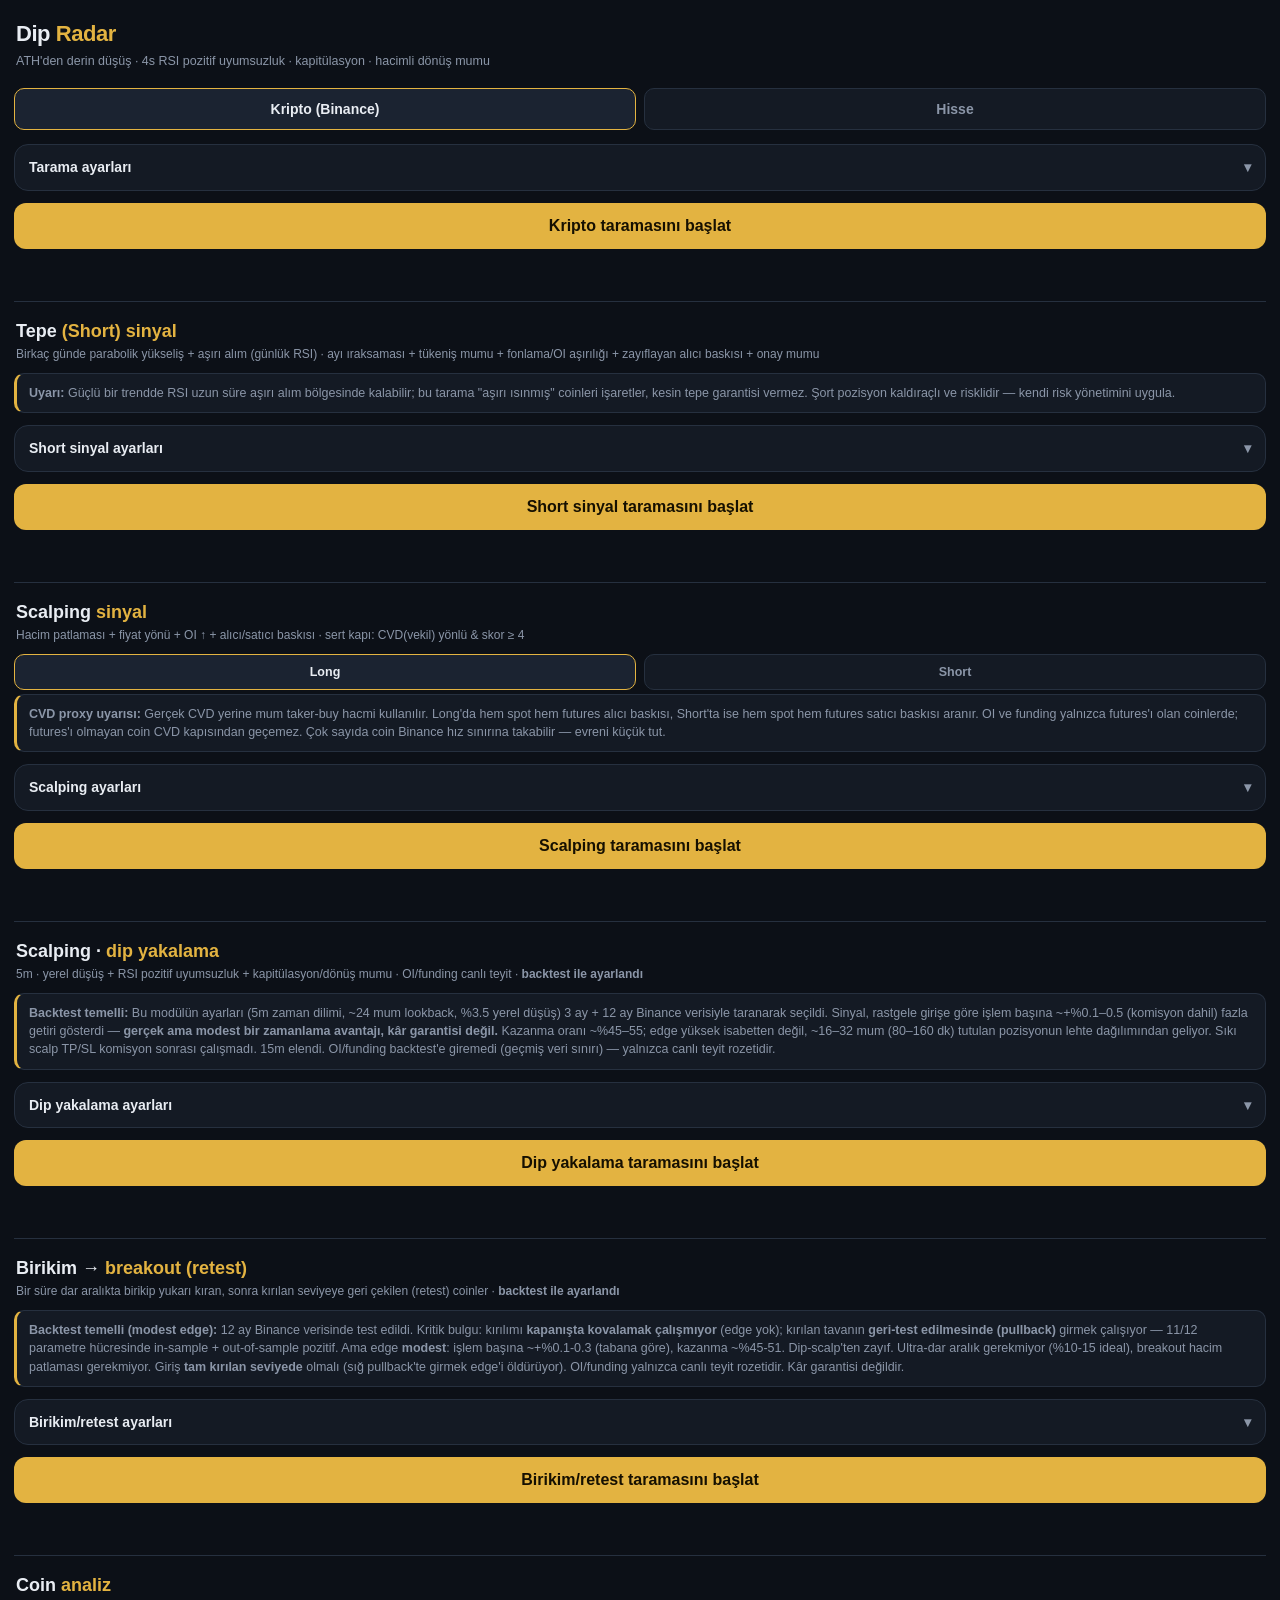
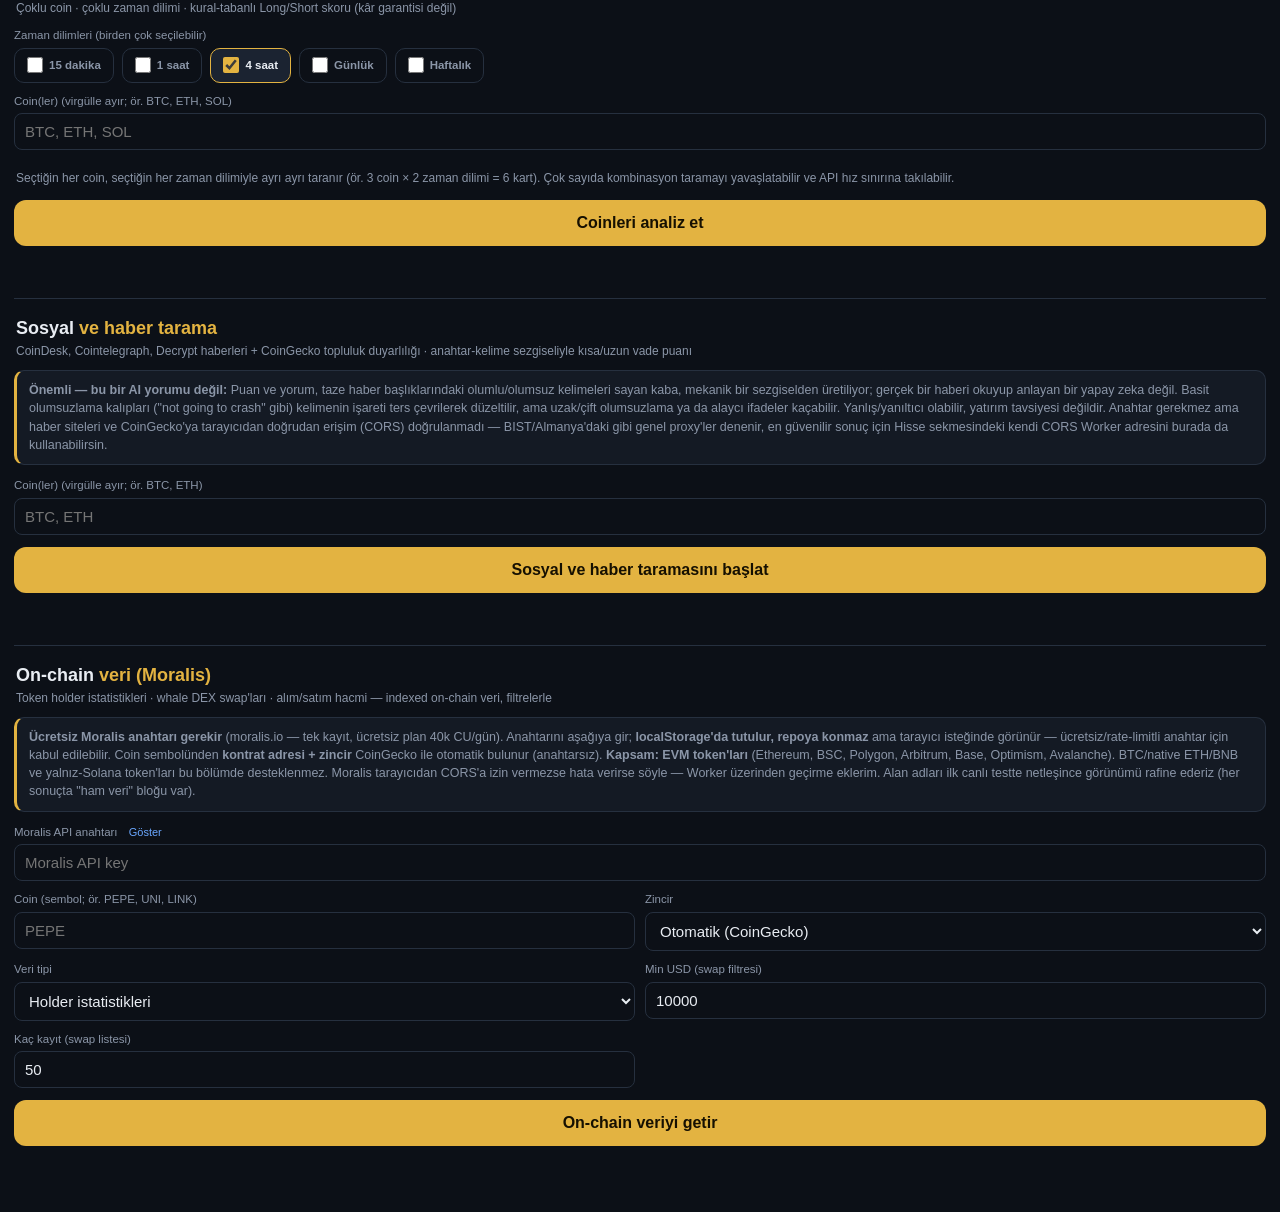
==== index.html @ 8866a672 "On-chain swap görünümü: USD alanını otomatik tespit + çıkmaz yok İlk canlı testte swap USD değeri 0 " ====
<!DOCTYPE html>
<html lang="tr">
<head>
<meta charset="UTF-8">
<meta name="viewport" content="width=device-width, initial-scale=1, viewport-fit=cover, maximum-scale=1">
<meta name="apple-mobile-web-app-capable" content="yes">
<meta name="apple-mobile-web-app-status-bar-style" content="black-translucent">
<meta name="theme-color" content="#0C1017">
<title>Dip Radar — Kapitülasyon Tarayıcı</title>
<style>
:root{
  --bg:#0C1017;
  --surface:#141A24;
  --surface2:#1B2331;
  --line:#26303F;
  --text:#E9EDF3;
  --muted:#8B96A8;
  --amber:#E3B341;
  --red:#FF5C48;
  --green:#3ECF8E;
  --blue:#6AA7FF;
  --radius:14px;
}
*{box-sizing:border-box;margin:0;padding:0;-webkit-tap-highlight-color:transparent}
html,body{background:var(--bg);color:var(--text);font-family:-apple-system,"SF Pro Text","Segoe UI",Roboto,sans-serif;font-size:15px;line-height:1.45}
body{padding:env(safe-area-inset-top) 14px calc(env(safe-area-inset-bottom) + 24px)}
.mono{font-family:"SF Mono",ui-monospace,Menlo,monospace;font-variant-numeric:tabular-nums}

header{padding:18px 2px 12px}
header h1{font-size:22px;font-weight:800;letter-spacing:-.02em}
header h1 span{color:var(--amber)}
header p{color:var(--muted);font-size:12.5px;margin-top:2px}

.tabs{display:flex;gap:8px;margin:6px 0 14px}
.tab{flex:1;text-align:center;padding:10px 0;border:1px solid var(--line);border-radius:10px;background:var(--surface);color:var(--muted);font-weight:600;font-size:14px;cursor:pointer}
.tab.active{background:var(--surface2);color:var(--text);border-color:var(--amber)}

.panel{display:none}
.panel.active{display:block}

details.settings{background:var(--surface);border:1px solid var(--line);border-radius:var(--radius);margin-bottom:12px;overflow:hidden}
details.settings summary{padding:12px 14px;font-weight:600;font-size:14px;cursor:pointer;list-style:none;display:flex;justify-content:space-between;align-items:center}
details.settings summary::after{content:"▾";color:var(--muted);transition:transform .2s}
details.settings[open] summary::after{transform:rotate(180deg)}
.settings-body{padding:0 14px 14px;display:grid;grid-template-columns:1fr 1fr;gap:10px}
.field{display:flex;flex-direction:column;gap:4px}
.field.full{grid-column:1 / -1}
.field label{font-size:11.5px;color:var(--muted)}
.field input:not([type="checkbox"]),.field textarea{background:var(--bg);border:1px solid var(--line);border-radius:8px;color:var(--text);padding:9px 10px;font-size:15px;width:100%;font-family:inherit}
.field textarea{min-height:64px;resize:vertical}
.field input:focus,.field textarea:focus{outline:2px solid var(--amber);outline-offset:-1px}

.hint{font-size:12px;color:var(--muted);margin:8px 2px 12px}
.hint b{color:var(--text)}

.scanbar{display:flex;gap:10px;margin-bottom:12px}
button.primary{flex:1;background:var(--amber);color:#161001;border:0;border-radius:12px;padding:14px;font-size:16px;font-weight:800;cursor:pointer}
button.primary:disabled{opacity:.5}
button.ghost{background:var(--surface);border:1px solid var(--line);color:var(--muted);border-radius:12px;padding:14px 16px;font-weight:700;cursor:pointer}

.progress{height:6px;background:var(--surface2);border-radius:99px;overflow:hidden;margin-bottom:6px;display:none}
.progress.on{display:block}
.progress i{display:block;height:100%;width:0%;background:var(--amber);transition:width .25s}
.status{font-size:12.5px;color:var(--muted);min-height:18px;margin-bottom:12px}

.summary{display:none;gap:8px;margin-bottom:12px}
.summary.on{display:flex}
.stat{flex:1;background:var(--surface);border:1px solid var(--line);border-radius:12px;padding:10px;text-align:center}
.stat b{display:block;font-size:20px;font-weight:800}
.stat span{font-size:11px;color:var(--muted)}

.filterbar{display:none;gap:8px;margin-bottom:4px}
.filterbar.on{display:flex}
.fbtn{flex:1;text-align:center;padding:8px 0;border:1px solid var(--line);border-radius:10px;background:var(--surface);color:var(--muted);font-weight:700;font-size:12.5px;cursor:pointer}
.fbtn.active{background:var(--surface2);color:var(--text);border-color:var(--amber)}
.fcount{font-size:11.5px;color:var(--muted);text-align:right;margin:6px 2px 10px}
.morebtn{width:100%;margin:2px 0 12px}

.tfpicker{display:flex;flex-wrap:wrap;gap:8px}
.tfchip{display:flex;align-items:center;gap:6px;padding:8px 12px;border:1px solid var(--line);border-radius:10px;background:var(--bg);color:var(--muted);font-size:13px;font-weight:600;cursor:pointer;user-select:none;white-space:nowrap}
.tfchip input{width:16px;height:16px;flex:none;margin:0;accent-color:var(--amber)}
.tfchip.checked{background:var(--surface2);color:var(--text);border-color:var(--amber)}

.card{background:var(--surface);border:1px solid var(--line);border-radius:var(--radius);padding:14px;margin-bottom:10px}
.card.full-match{border-color:var(--amber);box-shadow:0 0 0 1px var(--amber) inset}
.card-top{display:flex;justify-content:space-between;align-items:baseline;margin-bottom:8px}
.card-top .sym{font-weight:800;font-size:17px}
.card-top .sym.linkable{cursor:pointer}
.card-top .sym.linkable:active{opacity:.6}
.card-top .price{color:var(--muted);font-size:13px}
.fullmatch-tag{font-size:10px;font-weight:800;color:#161001;background:var(--amber);border-radius:6px;padding:2px 7px;margin-left:8px;vertical-align:2px}

.depth{margin:6px 0 10px}
.depth .track{position:relative;height:10px;border-radius:99px;background:linear-gradient(90deg,var(--green),var(--amber) 55%,var(--red));opacity:.9}
.depth .marker{position:absolute;top:-4px;width:3px;height:18px;background:#fff;border-radius:2px;box-shadow:0 0 0 2px var(--bg)}
.depth .labels{display:flex;justify-content:space-between;font-size:10.5px;color:var(--muted);margin-top:5px}

.badges{display:flex;flex-wrap:wrap;gap:6px}
.badge{font-size:11.5px;font-weight:700;padding:5px 9px;border-radius:8px;border:1px solid var(--line);color:var(--muted);background:var(--bg)}
.badge.on-div{color:var(--blue);border-color:var(--blue)}
.badge.on-cap{color:var(--red);border-color:var(--red)}
.badge.on-rev{color:var(--green);border-color:var(--green)}

.detail{font-size:12px;color:var(--muted);margin-top:8px;line-height:1.6}
.detail b{color:var(--text);font-weight:600}

.empty{color:var(--muted);text-align:center;padding:26px 10px;font-size:13.5px;display:none}
.empty.on{display:block}
.err{color:var(--red);font-size:12px;margin-top:6px}
.warnbox{background:var(--surface);border:1px solid var(--line);border-left:3px solid var(--amber);border-radius:10px;padding:10px 12px;font-size:12.5px;color:var(--muted);margin-bottom:12px}

.bgwarn{display:none;background:var(--surface);border:1px solid var(--amber);border-left:3px solid var(--amber);border-radius:10px;padding:10px 12px;font-size:12.5px;color:var(--text);line-height:1.55;margin:0 0 12px}
.bgwarn.on{display:block}
.bgwarn .x{display:block;margin-top:6px;background:none;border:0;color:var(--amber);font-weight:700;font-size:12px;padding:0;cursor:pointer}
</style>
</head>
<body>

<header>
  <h1>Dip <span>Radar</span></h1>
  <p>ATH'den derin düşüş · 4s RSI pozitif uyumsuzluk · kapitülasyon · hacimli dönüş mumu</p>
</header>

<div class="bgwarn" id="bg-warn">
  ⏸️ Uygulama arka plandayken (ekran kilidi / başka bir uygulama) iOS taramayı duraklattı — bu, tarayıcıların genel bir kısıtlaması, uygulama hatası değil. Ekranı açık tutarsan tarama artık kilit yüzünden durmayacak, ama başka bir uygulamaya geçersen yine duraklar. Devam etmek için taramayı tekrar başlat.
  <button class="x" onclick="dismissBgWarn()">Kapat</button>
</div>

<div class="tabs">
  <div class="tab active" id="tab-crypto" onclick="switchTab('crypto')">Kripto (Binance)</div>
  <div class="tab" id="tab-stock" onclick="switchTab('stock')">Hisse</div>
</div>

<!-- ================= KRİPTO ================= -->
<div class="panel active" id="panel-crypto">

  <details class="settings">
    <summary>Tarama ayarları</summary>
    <div class="settings-body">
      <div class="field"><label>ATH'den düşüş eşiği (% ve üzeri)</label><input type="number" id="c-dd" value="75" min="10" max="99"></div>
      <div class="field"><label>Taranacak coin sayısı (hacme göre)</label><input type="number" id="c-topn" value="700" min="20" max="700"></div>
      <div class="field"><label>RSI periyodu</label><input type="number" id="c-rsip" value="14" min="5" max="30"></div>
      <div class="field"><label>Uyumsuzluk: 1. dip RSI üst sınırı</label><input type="number" id="c-rsimax" value="45" min="20" max="60"></div>
      <div class="field"><label>Uyumsuzluk arama penceresi (mum)</label><input type="number" id="c-lb" value="14" min="10" max="150"></div>
      <div class="field"><label>Son dip en çok kaç mum önce</label><input type="number" id="c-recent" value="10" min="3" max="40"></div>
      <div class="field"><label>Kapitülasyon hacim çarpanı</label><input type="number" id="c-capv" value="3" min="1.5" max="10" step="0.5"></div>
      <div class="field"><label>Kapitülasyon penceresi (mum)</label><input type="number" id="c-capw" value="30" min="5" max="80"></div>
      <div class="field"><label>Dönüş mumu hacim çarpanı</label><input type="number" id="c-revv" value="2" min="1.2" max="8" step="0.1"></div>
      <div class="field"><label>Dönüş mumu penceresi (mum)</label><input type="number" id="c-revw" value="6" min="2" max="20"></div>
    </div>
  </details>

  <div class="scanbar">
    <button class="primary" id="c-scanbtn" onclick="scanCrypto()">Kripto taramasını başlat</button>
    <button class="ghost" id="c-stopbtn" onclick="stopScan()" style="display:none">Durdur</button>
    <button class="ghost" id="c-clearbtn" onclick="clearResults('c')" style="display:none">Temizle</button>
    <button class="ghost" id="c-exportbtn" onclick="exportKlines()" style="display:none">Veriyi dışa aktar (JSON)</button>
  </div>

  <div class="progress" id="c-prog"><i id="c-progbar"></i></div>
  <div class="status" id="c-status"></div>

  <div class="summary" id="c-summary">
    <div class="stat"><b id="c-s-scanned">0</b><span>tarandı</span></div>
    <div class="stat"><b id="c-s-gate">0</b><span>%eşik altında</span></div>
    <div class="stat"><b id="c-s-signal">0</b><span>sinyalli</span></div>
    <div class="stat"><b id="c-s-full">0</b><span>tam eşleşme</span></div>
  </div>

  <div class="filterbar" id="c-filter">
    <div class="fbtn" data-min="1" onclick="setFilter('c',1)">Tümü</div>
    <div class="fbtn active" data-min="2" onclick="setFilter('c',2)">2+ sinyal</div>
    <div class="fbtn" data-min="3" onclick="setFilter('c',3)">Tam eşleşme</div>
  </div>
  <div class="fcount" id="c-fcount"></div>

  <div id="c-results"></div>
  <button class="ghost morebtn" id="c-morebtn" onclick="showMore('c')" style="display:none">Daha fazla göster</button>
  <div class="empty" id="c-empty">Kriterlere uyan sembol bulunamadı. Eşikleri gevşetmeyi dene (ör. düşüş %60, hacim çarpanı 2).</div>

  <div style="height:1px;background:var(--line);margin:22px 0 16px"></div>
  <h1 style="font-size:18px;font-weight:800;margin:0 2px 2px">Tepe <span style="color:var(--amber)">(Short) sinyal</span></h1>
  <p style="color:var(--muted);font-size:12px;margin:0 2px 10px">Birkaç günde parabolik yükseliş + aşırı alım (günlük RSI) · ayı ıraksaması + tükeniş mumu + fonlama/OI aşırılığı + zayıflayan alıcı baskısı + onay mumu</p>

  <div class="warnbox">
    <b>Uyarı:</b> Güçlü bir trendde RSI uzun süre aşırı alım bölgesinde kalabilir; bu tarama "aşırı ısınmış" coinleri işaretler, kesin tepe garantisi vermez. Şort pozisyon kaldıraçlı ve risklidir — kendi risk yönetimini uygula.
  </div>

  <details class="settings">
    <summary>Short sinyal ayarları</summary>
    <div class="settings-body">
      <div class="field"><label>Taranacak coin sayısı (hacme göre)</label><input type="number" id="sh-topn" value="700" min="10" max="700"></div>
      <div class="field"><label>Yükseliş penceresi (gün)</label><input type="number" id="sh-pumpdays" value="3" min="1" max="10"></div>
      <div class="field"><label>Dip arama penceresi (gün)</label><input type="number" id="sh-pumplookback" value="10" min="3" max="30"></div>
      <div class="field"><label>Yükseliş çarpanı (≥)</label><input type="number" id="sh-pumpmult" value="3" min="1.2" max="10" step="0.1"></div>
      <div class="field"><label>Günlük RSI alt sınırı (≥)</label><input type="number" id="sh-rsimin" value="90" min="60" max="99"></div>
      <div class="field"><label>RSI periyodu</label><input type="number" id="sh-rsip" value="14" min="5" max="30"></div>
      <div class="field"><label>Ayı ıraksaması arama penceresi (mum)</label><input type="number" id="sh-lb" value="14" min="10" max="150"></div>
      <div class="field"><label>Son tepe en çok kaç mum önce</label><input type="number" id="sh-recent" value="10" min="3" max="40"></div>
      <div class="field"><label>Tükeniş mumu hacim çarpanı</label><input type="number" id="sh-exhv" value="3" min="1.5" max="10" step="0.5"></div>
      <div class="field"><label>Tükeniş mumu penceresi (gün)</label><input type="number" id="sh-exhw" value="10" min="3" max="30"></div>
      <div class="field"><label>Onay mumu hacim çarpanı</label><input type="number" id="sh-confv" value="2" min="1.2" max="8" step="0.1"></div>
      <div class="field"><label>Onay mumu penceresi (gün)</label><input type="number" id="sh-confw" value="6" min="2" max="20"></div>
      <div class="field"><label>Fonlama aşırı alt sınırı (%)</label><input type="number" id="sh-fundmin" value="0.05" min="0" max="1" step="0.01"></div>
      <div class="field"><label>OI min. değişim (%)</label><input type="number" id="sh-oimin" value="0" min="-5" max="10" step="0.5"></div>
      <div class="field"><label>Alıcı baskısı karşılaştırma penceresi (gün)</label><input type="number" id="sh-cvdwin" value="3" min="1" max="10"></div>
    </div>
  </details>

  <div class="scanbar">
    <button class="primary" id="sh-scanbtn" onclick="scanShort()">Short sinyal taramasını başlat</button>
    <button class="ghost" id="sh-stopbtn" onclick="stopScan()" style="display:none">Durdur</button>
    <button class="ghost" id="sh-clearbtn" onclick="clearResults('sh')" style="display:none">Temizle</button>
  </div>

  <div class="progress" id="sh-prog"><i id="sh-progbar"></i></div>
  <div class="status" id="sh-status"></div>

  <div class="summary" id="sh-summary">
    <div class="stat"><b id="sh-s-scanned">0</b><span>tarandı</span></div>
    <div class="stat"><b id="sh-s-gate">0</b><span>kapıyı geçti</span></div>
    <div class="stat"><b id="sh-s-signal">0</b><span>sinyalli</span></div>
    <div class="stat"><b id="sh-s-full">0</b><span>tam eşleşme</span></div>
  </div>

  <div class="filterbar" id="sh-filter">
    <div class="fbtn" data-min="0" onclick="setFilter('sh',0)">Tümü</div>
    <div class="fbtn active" data-min="3" onclick="setFilter('sh',3)">3+ sinyal</div>
    <div class="fbtn" data-min="5" onclick="setFilter('sh',5)">Tam eşleşme</div>
  </div>
  <div class="fcount" id="sh-fcount"></div>

  <div id="sh-results"></div>
  <button class="ghost morebtn" id="sh-morebtn" onclick="showMore('sh')" style="display:none">Daha fazla göster</button>
  <div class="empty" id="sh-empty">Kriterlere uyan sembol bulunamadı. Yükseliş çarpanını veya RSI eşiğini düşürmeyi dene.</div>

  <div style="height:1px;background:var(--line);margin:22px 0 16px"></div>
  <h1 style="font-size:18px;font-weight:800;margin:0 2px 2px">Scalping <span style="color:var(--amber)">sinyal</span></h1>
  <p style="color:var(--muted);font-size:12px;margin:0 2px 10px">Hacim patlaması + fiyat yönü + OI ↑ + alıcı/satıcı baskısı · sert kapı: CVD(vekil) yönlü & skor ≥ 4</p>

  <div class="filterbar on" id="sc-dir">
    <div class="fbtn active" data-dir="long" onclick="setScalpDir('long')">Long</div>
    <div class="fbtn" data-dir="short" onclick="setScalpDir('short')">Short</div>
  </div>

  <div class="warnbox">
    <b>CVD proxy uyarısı:</b> Gerçek CVD yerine mum taker-buy hacmi kullanılır. Long'da hem spot hem futures alıcı baskısı, Short'ta ise hem spot hem futures satıcı baskısı aranır. OI ve funding yalnızca futures'ı olan coinlerde; futures'ı olmayan coin CVD kapısından geçemez. Çok sayıda coin Binance hız sınırına takabilir — evreni küçük tut.
  </div>

  <details class="settings">
    <summary>Scalping ayarları</summary>
    <div class="settings-body">
      <div class="field"><label>Zaman dilimi</label>
        <select id="sc-tf" style="background:var(--bg);border:1px solid var(--line);border-radius:8px;color:var(--text);padding:9px 10px;font-size:15px">
          <option value="5m">5 dakika</option>
          <option value="15m" selected>15 dakika</option>
          <option value="1h">1 saat</option>
        </select>
      </div>
      <div class="field"><label>Taranacak coin sayısı (hacme göre)</label><input type="number" id="sc-topn" value="700" min="10" max="700"></div>
      <div class="field"><label>Hacim patlama çarpanı (≥)</label><input type="number" id="sc-volx" value="2.5" min="1.2" max="10" step="0.1"></div>
      <div class="field"><label>Fiyat son mum min. artış (%)</label><input type="number" id="sc-price" value="0.4" min="0" max="5" step="0.1"></div>
      <div class="field"><label>OI min. artış (%)</label><input type="number" id="sc-oi" value="1.0" min="0" max="10" step="0.1"></div>
      <div class="field"><label>Funding dengeli üst sınır (|%|)</label><input type="number" id="sc-fund" value="0.05" min="0" max="1" step="0.01"></div>
      <div class="field"><label>CVD/hacim penceresi (mum)</label><input type="number" id="sc-win" value="3" min="1" max="20"></div>
      <div class="field"><label>Skor eşiği (≥)</label><input type="number" id="sc-score" value="4" min="1" max="13"></div>
    </div>
  </details>

  <div class="scanbar">
    <button class="primary" id="sc-scanbtn" onclick="scanScalping()">Scalping taramasını başlat</button>
    <button class="ghost" id="sc-stopbtn" onclick="stopScan()" style="display:none">Durdur</button>
    <button class="ghost" id="sc-clearbtn" onclick="clearResults('sc')" style="display:none">Temizle</button>
  </div>

  <div class="progress" id="sc-prog"><i id="sc-progbar"></i></div>
  <div class="status" id="sc-status"></div>

  <div class="summary" id="sc-summary">
    <div class="stat"><b id="sc-s-scanned">0</b><span>tarandı</span></div>
    <div class="stat"><b id="sc-s-gate">0</b><span>CVD geçti</span></div>
    <div class="stat"><b id="sc-s-signal">0</b><span>sinyalli</span></div>
    <div class="stat"><b id="sc-s-a">0</b><span>A notu</span></div>
  </div>

  <div class="filterbar" id="sc-filter">
    <div class="fbtn" data-min="0" onclick="setFilter('sc',0)">Tümü</div>
    <div class="fbtn active" data-min="6" onclick="setFilter('sc',6)">B ve üzeri</div>
    <div class="fbtn" data-min="8" onclick="setFilter('sc',8)">Sadece A</div>
  </div>
  <div class="fcount" id="sc-fcount"></div>

  <div id="sc-results"></div>
  <button class="ghost morebtn" id="sc-morebtn" onclick="showMore('sc')" style="display:none">Daha fazla göster</button>
  <div class="empty" id="sc-empty">Scalping kriterine uyan coin yok. Hacim çarpanını veya skor eşiğini düşürmeyi dene.</div>

  <div style="height:1px;background:var(--line);margin:22px 0 16px"></div>
  <h1 style="font-size:18px;font-weight:800;margin:0 2px 2px">Scalping · <span style="color:var(--amber)">dip yakalama</span></h1>
  <p style="color:var(--muted);font-size:12px;margin:0 2px 10px">5m · yerel düşüş + RSI pozitif uyumsuzluk + kapitülasyon/dönüş mumu · OI/funding canlı teyit · <b>backtest ile ayarlandı</b></p>

  <div class="warnbox">
    <b>Backtest temelli:</b> Bu modülün ayarları (5m zaman dilimi, ~24 mum lookback, %3.5 yerel düşüş) 3 ay + 12 ay Binance verisiyle taranarak seçildi. Sinyal, rastgele girişe göre işlem başına ~+%0.1–0.5 (komisyon dahil) fazla getiri gösterdi — <b>gerçek ama modest bir zamanlama avantajı, kâr garantisi değil.</b> Kazanma oranı ~%45–55; edge yüksek isabetten değil, ~16–32 mum (80–160 dk) tutulan pozisyonun lehte dağılımından geliyor. Sıkı scalp TP/SL komisyon sonrası çalışmadı. 15m elendi. OI/funding backtest'e giremedi (geçmiş veri sınırı) — yalnızca canlı teyit rozetidir.
  </div>

  <details class="settings">
    <summary>Dip yakalama ayarları</summary>
    <div class="settings-body">
      <div class="field"><label>Taranacak coin sayısı (hacme göre)</label><input type="number" id="sd-topn" value="700" min="10" max="700"></div>
      <div class="field"><label>Sinyal katılığı</label>
        <select id="sd-strict" style="background:var(--bg);border:1px solid var(--line);border-radius:8px;color:var(--text);padding:9px 10px;font-size:15px">
          <option value="core" selected>CORE — uyumsuzluk + (kapitülasyon VEYA dönüş)</option>
          <option value="full">FULL — uyumsuzluk + kapitülasyon VE dönüş</option>
        </select>
      </div>
      <div class="field"><label>Lookback (yerel tepe + uyumsuzluk penceresi)</label><input type="number" id="sd-lb" value="24" min="10" max="60"></div>
      <div class="field"><label>Yerel düşüş eşiği (% ve üzeri)</label><input type="number" id="sd-dd" value="3.5" min="1" max="15" step="0.5"></div>
      <div class="field"><label>RSI periyodu</label><input type="number" id="sd-rsip" value="14" min="5" max="30"></div>
      <div class="field"><label>Uyumsuzluk: 1. dip RSI üst sınırı</label><input type="number" id="sd-rsimax" value="45" min="20" max="60"></div>
      <div class="field"><label>Kapitülasyon hacim çarpanı</label><input type="number" id="sd-capv" value="2.5" min="1.5" max="10" step="0.5"></div>
      <div class="field"><label>Dönüş mumu hacim çarpanı</label><input type="number" id="sd-revv" value="2" min="1.2" max="8" step="0.1"></div>
    </div>
  </details>

  <div class="scanbar">
    <button class="primary" id="sd-scanbtn" onclick="scanScalpDip()">Dip yakalama taramasını başlat</button>
    <button class="ghost" id="sd-stopbtn" onclick="stopScan()" style="display:none">Durdur</button>
    <button class="ghost" id="sd-clearbtn" onclick="clearResults('sd')" style="display:none">Temizle</button>
  </div>

  <div class="progress" id="sd-prog"><i id="sd-progbar"></i></div>
  <div class="status" id="sd-status"></div>

  <div class="summary" id="sd-summary">
    <div class="stat"><b id="sd-s-scanned">0</b><span>tarandı</span></div>
    <div class="stat"><b id="sd-s-gate">0</b><span>dip+uyum. geçti</span></div>
    <div class="stat"><b id="sd-s-signal">0</b><span>sinyalli</span></div>
    <div class="stat"><b id="sd-s-full">0</b><span>tam eşleşme</span></div>
  </div>

  <div class="filterbar" id="sd-filter">
    <div class="fbtn active" data-min="1" onclick="setFilter('sd',1)">Tümü</div>
    <div class="fbtn" data-min="3" onclick="setFilter('sd',3)">Tam eşleşme (3)</div>
  </div>
  <div class="fcount" id="sd-fcount"></div>

  <div id="sd-results"></div>
  <button class="ghost morebtn" id="sd-morebtn" onclick="showMore('sd')" style="display:none">Daha fazla göster</button>
  <div class="empty" id="sd-empty">Dip-scalp kriterine uyan coin yok. Yerel düşüş eşiğini veya katılığı (CORE) gevşetmeyi dene.</div>

  <div style="height:1px;background:var(--line);margin:22px 0 16px"></div>
  <h1 style="font-size:18px;font-weight:800;margin:0 2px 2px">Birikim → <span style="color:var(--amber)">breakout (retest)</span></h1>
  <p style="color:var(--muted);font-size:12px;margin:0 2px 10px">Bir süre dar aralıkta birikip yukarı kıran, sonra kırılan seviyeye geri çekilen (retest) coinler · <b>backtest ile ayarlandı</b></p>

  <div class="warnbox">
    <b>Backtest temelli (modest edge):</b> 12 ay Binance verisinde test edildi. Kritik bulgu: kırılımı <b>kapanışta kovalamak çalışmıyor</b> (edge yok); kırılan tavanın <b>geri-test edilmesinde (pullback)</b> girmek çalışıyor — 11/12 parametre hücresinde in-sample + out-of-sample pozitif. Ama edge <b>modest</b>: işlem başına ~+%0.1-0.3 (tabana göre), kazanma ~%45-51. Dip-scalp'ten zayıf. Ultra-dar aralık gerekmiyor (%10-15 ideal), breakout hacim patlaması gerekmiyor. Giriş <b>tam kırılan seviyede</b> olmalı (sığ pullback'te girmek edge'i öldürüyor). OI/funding yalnızca canlı teyit rozetidir. Kâr garantisi değildir.
  </div>

  <details class="settings">
    <summary>Birikim/retest ayarları</summary>
    <div class="settings-body">
      <div class="field"><label>Taranacak coin sayısı (hacme göre)</label><input type="number" id="br-topn" value="700" min="10" max="700"></div>
      <div class="field"><label>Zaman dilimi</label>
        <select id="br-tf" style="background:var(--bg);border:1px solid var(--line);border-radius:8px;color:var(--text);padding:9px 10px;font-size:15px">
          <option value="1h" selected>1 saat (önerilen — en dengeli)</option>
          <option value="4h">4 saat (daha büyük ama rejim-bağımlı)</option>
        </select>
      </div>
      <div class="field"><label>Birikim süresi (saat)</label><input type="number" id="br-d" value="36" min="6" max="240" step="6"></div>
      <div class="field"><label>Aralık darlığı (% üst sınır)</label><input type="number" id="br-t" value="12" min="3" max="30" step="1"></div>
      <div class="field"><label>Retest penceresi (saat)</label><input type="number" id="br-r" value="24" min="4" max="120" step="4"></div>
      <div class="field"><label>Hedef TP (%)</label><input type="number" id="br-tp" value="6" min="1" max="30" step="0.5"></div>
      <div class="field"><label>Stop SL (%)</label><input type="number" id="br-sl" value="4" min="1" max="20" step="0.5"></div>
    </div>
  </details>

  <div class="scanbar">
    <button class="primary" id="br-scanbtn" onclick="scanRetest()">Birikim/retest taramasını başlat</button>
    <button class="ghost" id="br-stopbtn" onclick="stopScan()" style="display:none">Durdur</button>
    <button class="ghost" id="br-clearbtn" onclick="clearResults('br')" style="display:none">Temizle</button>
  </div>

  <div class="progress" id="br-prog"><i id="br-progbar"></i></div>
  <div class="status" id="br-status"></div>

  <div class="summary" id="br-summary">
    <div class="stat"><b id="br-s-scanned">0</b><span>tarandı</span></div>
    <div class="stat"><b id="br-s-gate">0</b><span>kırılım</span></div>
    <div class="stat"><b id="br-s-signal">0</b><span>retest sinyali</span></div>
    <div class="stat"><b id="br-s-full">0</b><span>taze retest</span></div>
  </div>

  <div class="filterbar" id="br-filter">
    <div class="fbtn active" data-min="1" onclick="setFilter('br',1)">Tümü</div>
    <div class="fbtn" data-min="2" onclick="setFilter('br',2)">Taze (bu mumda)</div>
  </div>
  <div class="fcount" id="br-fcount"></div>

  <div id="br-results"></div>
  <button class="ghost morebtn" id="br-morebtn" onclick="showMore('br')" style="display:none">Daha fazla göster</button>
  <div class="empty" id="br-empty">Retest kurulumu olan coin yok. Aralık darlığını gevşetmeyi (ör. %15) veya retest penceresini büyütmeyi dene.</div>

  <div style="height:1px;background:var(--line);margin:22px 0 16px"></div>
  <h1 style="font-size:18px;font-weight:800;margin:0 2px 2px">Coin <span style="color:var(--amber)">analiz</span></h1>
  <p style="color:var(--muted);font-size:12px;margin:0 2px 10px">Çoklu coin · çoklu zaman dilimi · kural-tabanlı Long/Short skoru (kâr garantisi değil)</p>

  <div class="settings-body" style="padding:0 0 12px">
    <div class="field full"><label>Zaman dilimleri (birden çok seçilebilir)</label>
      <div class="tfpicker" id="an-tf-picker">
        <label class="tfchip"><input type="checkbox" value="15m" onchange="toggleTfChip(this)"> 15 dakika</label>
        <label class="tfchip"><input type="checkbox" value="1h" onchange="toggleTfChip(this)"> 1 saat</label>
        <label class="tfchip checked"><input type="checkbox" value="4h" checked onchange="toggleTfChip(this)"> 4 saat</label>
        <label class="tfchip"><input type="checkbox" value="1d" onchange="toggleTfChip(this)"> Günlük</label>
        <label class="tfchip"><input type="checkbox" value="1w" onchange="toggleTfChip(this)"> Haftalık</label>
      </div>
    </div>
    <div class="field full"><label>Coin(ler) (virgülle ayır; ör. BTC, ETH, SOL)</label><input type="text" id="an-sym" placeholder="BTC, ETH, SOL" autocapitalize="characters"></div>
  </div>
  <p class="hint">Seçtiğin her coin, seçtiğin her zaman dilimiyle ayrı ayrı taranır (ör. 3 coin × 2 zaman dilimi = 6 kart). Çok sayıda kombinasyon taramayı yavaşlatabilir ve API hız sınırına takılabilir.</p>

  <div class="scanbar">
    <button class="primary" id="an-btn" onclick="analyzeCoin()">Coinleri analiz et</button>
    <button class="ghost" id="an-stopbtn" onclick="stopScan()" style="display:none">Durdur</button>
    <button class="ghost" id="an-clearbtn" onclick="clearAnalyze()" style="display:none">Temizle</button>
  </div>

  <div class="progress" id="an-prog"><i id="an-progbar"></i></div>
  <div class="status" id="an-status"></div>
  <div id="an-result"></div>

  <div style="height:1px;background:var(--line);margin:22px 0 16px"></div>
  <h1 style="font-size:18px;font-weight:800;margin:0 2px 2px">Sosyal <span style="color:var(--amber)">ve haber tarama</span></h1>
  <p style="color:var(--muted);font-size:12px;margin:0 2px 10px">CoinDesk, Cointelegraph, Decrypt haberleri + CoinGecko topluluk duyarlılığı · anahtar-kelime sezgiseliyle kısa/uzun vade puanı</p>

  <div class="warnbox">
    <b>Önemli — bu bir AI yorumu değil:</b> Puan ve yorum, taze haber başlıklarındaki olumlu/olumsuz kelimeleri sayan kaba, mekanik bir sezgiselden üretiliyor; gerçek bir haberi okuyup anlayan bir yapay zeka değil. Basit olumsuzlama kalıpları ("not going to crash" gibi) kelimenin işareti ters çevrilerek düzeltilir, ama uzak/çift olumsuzlama ya da alaycı ifadeler kaçabilir. Yanlış/yanıltıcı olabilir, yatırım tavsiyesi değildir. Anahtar gerekmez ama haber siteleri ve CoinGecko'ya tarayıcıdan doğrudan erişim (CORS) doğrulanmadı — BIST/Almanya'daki gibi genel proxy'ler denenir, en güvenilir sonuç için Hisse sekmesindeki kendi CORS Worker adresini burada da kullanabilirsin.
  </div>

  <div class="settings-body" style="padding:0 0 12px">
    <div class="field full"><label>Coin(ler) (virgülle ayır; ör. BTC, ETH)</label><input type="text" id="lc-sym" placeholder="BTC, ETH" autocapitalize="characters"></div>
  </div>

  <div class="scanbar">
    <button class="primary" id="lc-scanbtn" onclick="scanSocial()">Sosyal ve haber taramasını başlat</button>
    <button class="ghost" id="lc-stopbtn" onclick="stopScan()" style="display:none">Durdur</button>
    <button class="ghost" id="lc-clearbtn" onclick="clearSocial()" style="display:none">Temizle</button>
  </div>

  <div class="progress" id="lc-prog"><i id="lc-progbar"></i></div>
  <div class="status" id="lc-status"></div>
  <div id="lc-results"></div>
  <div class="empty" id="lc-empty">Bir coin gir (ör. BTC) ve taramayı başlat.</div>

  <div style="height:1px;background:var(--line);margin:22px 0 16px"></div>
  <h1 style="font-size:18px;font-weight:800;margin:0 2px 2px">On-chain <span style="color:var(--amber)">veri (Moralis)</span></h1>
  <p style="color:var(--muted);font-size:12px;margin:0 2px 10px">Token holder istatistikleri · whale DEX swap'ları · alım/satım hacmi — indexed on-chain veri, filtrelerle</p>

  <div class="warnbox">
    <b>Ücretsiz Moralis anahtarı gerekir</b> (moralis.io — tek kayıt, ücretsiz plan 40k CU/gün). Anahtarını aşağıya gir; <b>localStorage'da tutulur, repoya konmaz</b> ama tarayıcı isteğinde görünür — ücretsiz/rate-limitli anahtar için kabul edilebilir. Coin sembolünden <b>kontrat adresi + zincir</b> CoinGecko ile otomatik bulunur (anahtarsız). <b>Kapsam: EVM token'ları</b> (Ethereum, BSC, Polygon, Arbitrum, Base, Optimism, Avalanche). BTC/native ETH/BNB ve yalnız-Solana token'ları bu bölümde desteklenmez. Moralis tarayıcıdan CORS'a izin vermezse hata verirse söyle — Worker üzerinden geçirme eklerim. Alan adları ilk canlı testte netleşince görünümü rafine ederiz (her sonuçta "ham veri" bloğu var).
  </div>

  <div class="settings-body" style="padding:0 0 12px">
    <div class="field full"><label>Moralis API anahtarı <span onclick="var k=document.getElementById('oc-key');if(k.type==='password'){k.type='text';this.textContent='Gizle';}else{k.type='password';this.textContent='Göster';}" style="color:var(--blue);cursor:pointer;font-size:11px;margin-left:8px">Göster</span></label>
      <input type="password" id="oc-key" placeholder="Moralis API key" onchange="store.set('moraliskey', this.value.trim())"></div>
    <div class="field"><label>Coin (sembol; ör. PEPE, UNI, LINK)</label><input type="text" id="oc-sym" placeholder="PEPE" autocapitalize="characters"></div>
    <div class="field"><label>Zincir</label>
      <select id="oc-chain" style="background:var(--bg);border:1px solid var(--line);border-radius:8px;color:var(--text);padding:9px 10px;font-size:15px">
        <option value="auto" selected>Otomatik (CoinGecko)</option>
        <option value="eth">Ethereum</option><option value="bsc">BSC</option>
        <option value="polygon">Polygon</option><option value="arbitrum">Arbitrum</option>
        <option value="base">Base</option><option value="optimism">Optimism</option>
        <option value="avalanche">Avalanche</option>
      </select>
    </div>
    <div class="field"><label>Veri tipi</label>
      <select id="oc-type" style="background:var(--bg);border:1px solid var(--line);border-radius:8px;color:var(--text);padding:9px 10px;font-size:15px">
        <option value="holders" selected>Holder istatistikleri</option>
        <option value="swaps">Whale DEX swap'ları</option>
        <option value="analytics">Alım/satım hacmi (analytics)</option>
      </select>
    </div>
    <div class="field"><label>Min USD (swap filtresi)</label><input type="number" id="oc-minusd" value="10000" min="0" step="1000"></div>
    <div class="field"><label>Kaç kayıt (swap listesi)</label><input type="number" id="oc-limit" value="50" min="5" max="300"></div>
  </div>

  <div class="scanbar">
    <button class="primary" id="oc-scanbtn" onclick="scanOnchain()">On-chain veriyi getir</button>
    <button class="ghost" id="oc-clearbtn" onclick="clearOnchain()" style="display:none">Temizle</button>
  </div>

  <div class="progress" id="oc-prog"><i id="oc-progbar"></i></div>
  <div class="status" id="oc-status"></div>
  <div id="oc-results"></div>
  <div class="empty" id="oc-empty">Bir coin gir, veri tipi seç ve "getir"e bas.</div>
</div>

<!-- ================= HİSSE ================= -->
<div class="panel" id="panel-stock">

  <div class="filterbar on" id="s-market">
    <div class="fbtn active" data-market="us" onclick="setStockMarket('us')">ABD (FMP)</div>
    <div class="fbtn" data-market="bist" onclick="setStockMarket('bist')">BIST</div>
    <div class="fbtn" data-market="de" onclick="setStockMarket('de')">Almanya</div>
  </div>

  <div class="warnbox" id="s-warnbox">
    Hisse tarafı <b>FMP API anahtarı</b> gerektirir (financialmodelingprep.com — ücretsiz plan günde 250 istek). Ücretsiz planda yalnızca <b>ABD hisseleri, günlük veriyle</b> taranır: günlük RSI uyumsuzluğu + kapitülasyon + hacimli dönüş mumu. BIST ve intraday (1s/4s) ücretsiz planda desteklenmez. ATH, FMP geçmişiyle sınırlıdır (~5 yıl).
  </div>
  <div class="warnbox" id="s-warnbox-bist" style="display:none">
    <b>BIST (Yahoo Finance) — deneysel:</b> Anahtar gerekmez. Fiyat verisi Yahoo Finance'in ".IS" (Istanbul) sonekli uç noktasından çekilir — İş Yatırım'ın kendi sitesi ve Yahoo'nun kendisi tarayıcıdan doğrudan CORS ile engellendiği kullanıcı testinde doğrulandığı için, ücretsiz genel CORS proxy'leri (allorigins.win, corsproxy.io, codetabs.com — sırayla denenir, her biri 8sn zaman aşımlı) üzerinden erişiliyor. Bu proxy'ler kararsız olabiliyor; en güvenilir çözüm, ayarlardaki alana kendi ücretsiz Cloudflare Worker adresini eklemek (varsa önce o denenir). Geçmiş, son ~2 yılla sınırlıdır. Semboller sonek istemez (ör. THYAO, ASELS). Yüzlerce hisseyi tek seferde taramak birkaç dakika sürebilir.
  </div>
  <div class="warnbox" id="s-warnbox-de" style="display:none">
    <b>Almanya (Yahoo Finance) — deneysel:</b> Anahtar gerekmez. Fiyat verisi Yahoo Finance'in ".DE" (XETRA) sonekli uç noktasından, BIST'teki ile aynı yöntemle (genel CORS proxy'leri, varsa önce kendi Cloudflare Worker'ın) çekilir. Sembole otomatik ".DE" soneki eklenir (ör. SAP → SAP.DE). "Tüm Almanya hisselerini otomatik tara" butonu, DAX+MDAX+SDAX+TecDAX'ten koda gömülü yaklaşık bir sembol listesi kullanır (ücretsiz canlı bir "tüm XETRA sembolleri" kaynağı yok); endeks değişimleriyle zamanla eskiyebilir, hatalı/eski semboller sessizce atlanır.
  </div>

  <details class="settings" open>
    <summary>Anahtar, liste ve ayarlar</summary>
    <div class="settings-body">
      <div class="field full" id="s-fmp-only"><label>FMP API anahtarı <span onclick="var k=document.getElementById('s-key');if(k.type==='password'){k.type='text';this.textContent='Gizle';}else{k.type='password';this.textContent='Göster';}" style="color:var(--blue);cursor:pointer;font-size:11px;margin-left:8px">Göster</span></label><input type="password" id="s-key" placeholder="apikey"></div>
      <div class="field full" id="s-pack-only"><label>Hazır paket seç (kutuyu doldurur)</label>
        <select id="s-pack" onchange="applyPack()" style="background:var(--bg);border:1px solid var(--line);border-radius:8px;color:var(--text);padding:9px 10px;font-size:15px">
          <option value="">— Manuel —</option>
          <option value="p1">1 · Growth enkazı / yüksek-beta (~40)</option>
          <option value="p2">2 · Çin ADR'leri (~15)</option>
          <option value="p3">3 · Kripto-ilişkili hisseler (~12)</option>
          <option value="p4">4 · Biyoteknoloji (~25)</option>
          <option value="p5">5 · Yarı iletken (~20)</option>
          <option value="p6">6 · EV / temiz enerji (~15)</option>
          <option value="p7">7 · NASDAQ-100 çekirdek (~40)</option>
          <option value="p8">8 · S&P 500 likit çekirdek (~150)</option>
          <option value="p9">9 · REIT'ler (gayrimenkul) (~20)</option>
          <option value="p10">10 · Bölgesel bankalar (~20)</option>
          <option value="p11">11 · Enerji / petrol-gaz (~17)</option>
          <option value="p12">12 · Bulut / SaaS yazılım (~17)</option>
          <option value="p13">13 · Seyahat / havayolu / kumarhane (~14)</option>
          <option value="p14">14 · Perakende / e-ticaret (~13)</option>
          <option value="p15">15 · Altın / gümüş madenciliği (~12)</option>
          <option value="p16">16 · Savunma sanayi (~10)</option>
        </select>
      </div>
      <div class="field full" id="s-cors-worker-field" style="display:none">
        <label>Kendi CORS proxy adresin (opsiyonel — Cloudflare Worker vb.)</label>
        <input type="text" id="s-cors-worker" placeholder="https://senin-worker-adresin.workers.dev" onchange="store.set('corsworker', this.value)">
        <div style="font-size:12px;opacity:.7;margin-top:4px">Boş bırakılırsa ücretsiz genel CORS proxy'leri denenir (kararsız olabilir). Kendi Worker'ın varsa buraya adresini yapıştır, hem BIST hem Almanya için kullanılır.</div>
      </div>
      <div class="field full" id="s-bist-auto" style="display:none"><button class="ghost" onclick="scanAllBist()" style="width:100%;padding:10px">Tüm BIST hisselerini otomatik tara</button></div>
      <div class="field full" id="s-de-auto" style="display:none"><button class="ghost" onclick="scanAllDe()" style="width:100%;padding:10px">Tüm Almanya hisselerini otomatik tara (DAX+MDAX+SDAX+TecDAX)</button></div>
      <div class="field full"><label id="s-list-label">Sembol listesi (virgülle; sadece ABD sembolleri)</label><textarea id="s-list">AAPL, NVDA, TSLA, AMD, PLTR, COIN</textarea></div>
      <div class="field full"><button class="ghost" onclick="clearList()" style="width:100%;padding:10px">Listeyi temizle</button></div>
      <div class="field"><label>Zirveden düşüş eşiği (% ve üzeri)</label><input type="number" id="s-dd" value="50" min="10" max="99"></div>
      <div class="field"><label>RSI periyodu</label><input type="number" id="s-rsip" value="14" min="5" max="30"></div>
      <div class="field"><label>Uyumsuzluk: 1. dip RSI üst sınırı</label><input type="number" id="s-rsimax" value="45" min="20" max="60"></div>
      <div class="field"><label>Uyumsuzluk arama penceresi (mum)</label><input type="number" id="s-lb" value="14" min="10" max="150"></div>
      <div class="field"><label>Son dip en çok kaç mum önce</label><input type="number" id="s-recent" value="7" min="3" max="40"></div>
      <div class="field"><label>Kapitülasyon hacim çarpanı</label><input type="number" id="s-capv" value="3" min="1.5" max="10" step="0.5"></div>
      <div class="field"><label>Dönüş mumu hacim çarpanı</label><input type="number" id="s-revv" value="2" min="1.2" max="8" step="0.1"></div>
      <div class="field"><label>Dönüş mumu penceresi (mum)</label><input type="number" id="s-revw" value="6" min="2" max="20"></div>
    </div>
  </details>

  <div class="scanbar">
    <button class="primary" id="s-scanbtn" onclick="scanStocks()">Hisse taramasını başlat</button>
    <button class="ghost" id="s-stopbtn" onclick="stopScan()" style="display:none">Durdur</button>
    <button class="ghost" id="s-clearbtn" onclick="clearResults('s')" style="display:none">Temizle</button>
  </div>

  <div class="progress" id="s-prog"><i id="s-progbar"></i></div>
  <div class="status" id="s-status"></div>

  <div class="summary" id="s-summary">
    <div class="stat"><b id="s-s-scanned">0</b><span>tarandı</span></div>
    <div class="stat"><b id="s-s-gate">0</b><span>%eşik altında</span></div>
    <div class="stat"><b id="s-s-signal">0</b><span>sinyalli</span></div>
    <div class="stat"><b id="s-s-full">0</b><span>tam eşleşme</span></div>
  </div>

  <div class="filterbar" id="s-filter">
    <div class="fbtn" data-min="1" onclick="setFilter('s',1)">Tümü</div>
    <div class="fbtn active" data-min="2" onclick="setFilter('s',2)">2+ sinyal</div>
    <div class="fbtn" data-min="3" onclick="setFilter('s',3)">Tam eşleşme</div>
  </div>
  <div class="fcount" id="s-fcount"></div>

  <div id="s-results"></div>
  <button class="ghost morebtn" id="s-morebtn" onclick="showMore('s')" style="display:none">Daha fazla göster</button>
  <div class="empty" id="s-empty">Kriterlere uyan sembol bulunamadı.</div>
  <div id="s-errors"></div>
</div>

<script>
/* ---------- yardımcılar ---------- */
const $ = id => document.getElementById(id);
let abortFlag = false;

/* ---------- sonuç filtreleme / sayfalama / temizleme ---------- */
const rawResults = {};             // prefix -> {list, currency}
const filterMin = {c:2, s:2, sc:6, sh:3, sd:1, br:1}; // varsayılan eşikler
const PAGE_SIZE = 25;
const shownCount = {c:PAGE_SIZE, s:PAGE_SIZE, sc:PAGE_SIZE, sh:PAGE_SIZE, sd:PAGE_SIZE, br:PAGE_SIZE};
const EMPTY_MSG = {};
["c","s","sc","sh","sd","br","lc"].forEach(p=>{ const el=$(p+"-empty"); if(el) EMPTY_MSG[p]=el.textContent; });

/* son taramayı localStorage'a yaz — sayfa yenilenince kaybolmasın */
function persistResults(prefix){
  try{
    const data=rawResults[prefix];
    if(data && data.list && data.list.length){
      store.set("results:"+prefix, JSON.stringify({list:data.list, currency:data.currency||"", ts:Date.now()}));
    } else {
      localStorage.removeItem("dipradar:results:"+prefix);
    }
  }catch(e){ /* localStorage dolu/kapalı olabilir */ }
}

function setFilter(prefix, min){
  filterMin[prefix]=min;
  shownCount[prefix]=PAGE_SIZE;
  document.querySelectorAll(`#${prefix}-filter .fbtn`).forEach(b=>{
    b.classList.toggle("active", parseInt(b.dataset.min,10)===min);
  });
  if(prefix==="sc") applyFilterScalp();
  else if(prefix==="sh") applyFilterShort();
  else if(prefix==="sd") applyFilterScalpDip();
  else if(prefix==="br") applyFilterRetest();
  else applyFilter(prefix);
}

function showMore(prefix){
  shownCount[prefix]+=PAGE_SIZE;
  if(prefix==="sc") applyFilterScalp();
  else if(prefix==="sh") applyFilterShort();
  else if(prefix==="sd") applyFilterScalpDip();
  else if(prefix==="br") applyFilterRetest();
  else applyFilter(prefix);
}

function clearResults(prefix){
  rawResults[prefix]=null;
  shownCount[prefix]=PAGE_SIZE;
  try{ localStorage.removeItem("dipradar:results:"+prefix); }catch(e){}
  $(prefix+"-results").innerHTML="";
  $(prefix+"-morebtn").style.display="none";
  $(prefix+"-summary").classList.remove("on");
  $(prefix+"-filter").classList.remove("on");
  $(prefix+"-fcount").textContent="";
  $(prefix+"-empty").classList.remove("on");
  $(prefix+"-clearbtn").style.display="none";
  $(prefix+"-status").textContent="";
  if(prefix==="s") $("s-errors").innerHTML="";
}

/* Coin analiz ve Sosyal tarama, diğerlerinin aksine özet/filtre/sayfalama
   kullanmıyor (tek seferlik render) — bu yüzden clearResults()'a değil,
   kendi sade temizleyicilerine ihtiyaçları var. */
function clearAnalyze(){
  $("an-result").innerHTML="";
  $("an-status").textContent="";
  $("an-clearbtn").style.display="none";
}
function clearSocial(){
  $("lc-results").innerHTML="";
  $("lc-status").textContent="";
  $("lc-empty").classList.remove("on");
  $("lc-clearbtn").style.display="none";
}

/* karttaki sembole tıklayınca Coin analiz'e atla ve otomatik analiz et */
function analyzeFromCard(symbol){
  switchTab("crypto");
  $("an-sym").value = symbol.replace("/USDT","").replace(/USDT$/,"");
  $("an-sym").scrollIntoView({behavior:"smooth", block:"center"});
  analyzeCoin();
}

/* satır-içi onclick yerine tek bir delege edilmiş dinleyici — sembol verisi
   bir JS string literal'ine değil, düz bir HTML özniteliğine (data-symbol)
   gömülüyor; böylece sembolde tırnak karakteri olsa bile kod enjeksiyonu
   mümkün olmaz */
document.addEventListener("click", (e)=>{
  const el=e.target.closest(".sym.linkable");
  if(el && el.dataset.symbol) analyzeFromCard(el.dataset.symbol);
});

const store = {
  get(k, d){ try{ const v = localStorage.getItem("dipradar:"+k); return v===null? d : v; }catch(e){ return d; } },
  set(k, v){ try{ localStorage.setItem("dipradar:"+k, v); }catch(e){} }
};

function switchTab(t){
  ["crypto","stock"].forEach(x=>{
    $("tab-"+x).classList.toggle("active", x===t);
    $("panel-"+x).classList.toggle("active", x===t);
  });
}

const HTML_ESC={"&":"&amp;","<":"&lt;",">":"&gt;",'"':"&quot;","'":"&#39;"};
function escapeHtml(s){
  return String(s).replace(/[&<>"']/g, c=>HTML_ESC[c]);
}

function fmtPrice(p){
  if(p>=1000) return p.toLocaleString("tr-TR",{maximumFractionDigits:2});
  if(p>=1) return p.toFixed(3);
  if(p>=0.01) return p.toFixed(5);
  return p.toPrecision(4);
}

/* ---------- indikatörler ---------- */
function computeRSI(closes, period){
  const out = new Array(closes.length).fill(null);
  if(closes.length <= period) return out;
  let g=0,l=0;
  for(let i=1;i<=period;i++){ const d=closes[i]-closes[i-1]; if(d>0)g+=d; else l-=d; }
  let ag=g/period, al=l/period;
  out[period] = al===0?100:100-100/(1+ag/al);
  for(let i=period+1;i<closes.length;i++){
    const d=closes[i]-closes[i-1];
    ag=(ag*(period-1)+Math.max(d,0))/period;
    al=(al*(period-1)+Math.max(-d,0))/period;
    out[i] = al===0?100:100-100/(1+ag/al);
  }
  return out;
}

function computeATR(h,l,c,period){
  const out = new Array(c.length).fill(null);
  if(c.length < period+1) return out;
  const tr=[h[0]-l[0]];
  for(let i=1;i<c.length;i++)
    tr.push(Math.max(h[i]-l[i], Math.abs(h[i]-c[i-1]), Math.abs(l[i]-c[i-1])));
  let s=0; for(let i=0;i<period;i++) s+=tr[i];
  out[period-1]=s/period;
  for(let i=period;i<c.length;i++) out[i]=(out[i-1]*(period-1)+tr[i])/period;
  return out;
}

function volSMA(v, period){
  const out = new Array(v.length).fill(null);
  let s=0;
  for(let i=0;i<v.length;i++){
    s+=v[i];
    if(i>=period) s-=v[i-period];
    if(i>=period-1) out[i]=s/period;
  }
  return out;
}

/* pozitif (boğa) RSI uyumsuzluğu: fiyat daha düşük dip, RSI daha yüksek dip */
function bullishDivergence(lows, rsi, p){
  const n=lows.length, k=3;
  const piv=[];
  const start=Math.max(k, n-p.lookback);
  for(let i=start;i<n-k;i++){
    let ok=true;
    for(let j=i-k;j<=i+k;j++){ if(j===i)continue; if(lows[j]<=lows[i]){ok=false;break;} }
    if(ok && rsi[i]!=null) piv.push(i);
  }
  if(piv.length<2) return null;
  const p2=piv[piv.length-1];
  if(n-1-p2 > p.recent) return null;
  for(let a=piv.length-2;a>=0;a--){
    const p1=piv[a];
    if(lows[p2] < lows[p1] && rsi[p2] > rsi[p1]+1 && rsi[p1] < p.rsiMax){
      return {rsi1:rsi[p1], rsi2:rsi[p2], barsAgo:n-1-p2};
    }
  }
  return null;
}

/* kapitülasyon: kırmızı + hacim patlaması + geniş aralık */
function findCapitulation(o,h,l,c,v,atr,vs,p){
  const n=c.length;
  for(let i=n-1;i>=Math.max(20,n-p.capWindow);i--){
    if(vs[i]==null||atr[i]==null) continue;
    if(c[i]<o[i] && v[i]>=p.capVolMult*vs[i] && (h[i]-l[i])>=2*atr[i]){
      return {barsAgo:n-1-i, volX:(v[i]/vs[i])};
    }
  }
  return null;
}

/* hacimli yeşil dönüş mumu: yeşil + hacim + aralığın üst yarısında kapanış */
function findReversal(o,h,l,c,v,vs,p){
  const n=c.length;
  for(let i=n-1;i>=Math.max(20,n-p.revWindow);i--){
    if(vs[i]==null) continue;
    const rng=h[i]-l[i];
    if(rng<=0) continue;
    if(c[i]>o[i] && v[i]>=p.revVolMult*vs[i] && (c[i]-l[i])/rng>=0.55){
      return {barsAgo:n-1-i, volX:(v[i]/vs[i])};
    }
  }
  return null;
}

/* ---------- Tepe (short) sinyal yardımcıları — dip-radar mantığının aynası ---------- */

/* negatif (ayı) RSI ıraksaması: fiyat daha yüksek tepe, RSI daha düşük tepe */
function bearishDivergence(highs, rsi, p){
  const n=highs.length, k=3;
  const piv=[];
  const start=Math.max(k, n-p.lookback);
  for(let i=start;i<n-k;i++){
    let ok=true;
    for(let j=i-k;j<=i+k;j++){ if(j===i)continue; if(highs[j]>=highs[i]){ok=false;break;} }
    if(ok && rsi[i]!=null) piv.push(i);
  }
  if(piv.length<2) return null;
  const p2=piv[piv.length-1];
  if(n-1-p2 > p.recent) return null;
  for(let a=piv.length-2;a>=0;a--){
    const p1=piv[a];
    if(highs[p2] > highs[p1] && rsi[p2] < rsi[p1]-1 && rsi[p1] > p.rsiMin){
      return {rsi1:rsi[p1], rsi2:rsi[p2], barsAgo:n-1-p2};
    }
  }
  return null;
}

/* tükeniş mumu: yeşil + hacim patlaması + geniş aralık (kapitülasyonun tersi) */
function findExhaustion(o,h,l,c,v,atr,vs,p){
  const n=c.length;
  for(let i=n-1;i>=Math.max(5,n-p.exhWindow);i--){
    if(vs[i]==null||atr[i]==null) continue;
    if(c[i]>o[i] && v[i]>=p.exhVolMult*vs[i] && (h[i]-l[i])>=2*atr[i]){
      return {barsAgo:n-1-i, volX:(v[i]/vs[i])};
    }
  }
  return null;
}

/* hacimli kırmızı onay mumu: aralığın alt yarısında kapanış (dönüş mumunun tersi) */
function findBearConfirm(o,h,l,c,v,vs,p){
  const n=c.length;
  for(let i=n-1;i>=Math.max(5,n-p.confirmWindow);i--){
    if(vs[i]==null) continue;
    const rng=h[i]-l[i];
    if(rng<=0) continue;
    if(c[i]<o[i] && v[i]>=p.confirmVolMult*vs[i] && (h[i]-c[i])/rng>=0.55){
      return {barsAgo:n-1-i, volX:(v[i]/vs[i])};
    }
  }
  return null;
}

/* birkaç günde N kat yükseliş: pencere içindeki tepe / o tepeden önceki dip */
function findPump(h, l, c, p){
  const n=c.length;
  const winStart=Math.max(0, n-p.pumpDays);
  let hiIdx=winStart;
  for(let i=winStart;i<n;i++){ if(h[i]>h[hiIdx]) hiIdx=i; }
  const loStart=Math.max(0, hiIdx-p.pumpLookback);
  if(loStart>=hiIdx) return null;
  let loIdx=loStart;
  for(let i=loStart;i<hiIdx;i++){ if(l[i]<l[loIdx]) loIdx=i; }
  if(l[loIdx]<=0) return null;
  const mult=h[hiIdx]/l[loIdx];
  if(mult < p.pumpMult) return null;
  return {mult, hiIdx, loIdx, barsSincePeak:n-1-hiIdx};
}

/* alıcı baskısı vekili son `win` günde, ondan önceki `win` güne göre zayıflıyor mu */
function cvdWeakening(v, tb, win){
  const n=v.length;
  if(!tb || n < win*2) return false;
  const pressureRatio=(from,to)=>{
    let net=0, vol=0;
    for(let i=from;i<to;i++){ net += (2*tb[i]-v[i]); vol += v[i]; }
    return vol>0 ? net/vol : 0;
  };
  return pressureRatio(n-win, n) < pressureRatio(n-2*win, n-win);
}

function divergenceOn(series, p){
  if(!series || series.c.length<40) return null;
  const rsi=computeRSI(series.c, p.rsiPeriod);
  return bullishDivergence(series.l, rsi, p);
}

/* s1h/s1d: yalnızca uyumsuzluk · s4h: uyumsuzluk + kapitülasyon + dönüş mumu */
function analyzeAll(s1h, s4h, s1d, p){
  if(!s4h || s4h.c.length<40) return null;
  const {o,h,l,c,v}=s4h;
  const rsi=computeRSI(c,p.rsiPeriod);
  const atr=computeATR(h,l,c,14);
  const vs=volSMA(v,20);
  const div1h=divergenceOn(s1h,p);
  const div4h=bullishDivergence(l,rsi,p);
  const div1d=divergenceOn(s1d,p);
  const cap=findCapitulation(o,h,l,c,v,atr,vs,p);
  const rev=findReversal(o,h,l,c,v,vs,p);
  const divCount=(div1h?1:0)+(div4h?1:0)+(div1d?1:0);
  const score=(divCount>0?1:0)+(cap?1:0)+(rev?1:0);
  return {div1h,div4h,div1d,divCount,cap,rev,score,showIntraday:true,lastRSI:rsi[rsi.length-1]};
}

/* hisse: yalnızca günlük seri · uyumsuzluk + kapitülasyon + dönüş mumu */
function analyzeDaily(sD, p){
  if(!sD || sD.c.length<40) return null;
  const {o,h,l,c,v}=sD;
  const rsi=computeRSI(c,p.rsiPeriod);
  const atr=computeATR(h,l,c,14);
  const vs=volSMA(v,20);
  const div1d=bullishDivergence(l,rsi,p);
  const cap=findCapitulation(o,h,l,c,v,atr,vs,p);
  const rev=findReversal(o,h,l,c,v,vs,p);
  return {div1h:null,div4h:null,div1d,divCount:(div1d?1:0),cap,rev,showIntraday:false,
          score:(div1d?1:0)+(cap?1:0)+(rev?1:0),lastRSI:rsi[rsi.length-1]};
}

/* tepe (short) sinyali: zorunlu kapı = birkaç günde N kat yükseliş + aşırı RSI;
   kapıyı geçenler için 5 destekleyici sinyal puanlanır */
function analyzeShort(sD, p){
  if(!sD || sD.c.length<40) return null;
  const {o,h,l,c,v,tb}=sD;
  const rsi=computeRSI(c,p.rsiPeriod);
  const atr=computeATR(h,l,c,14);
  const vs=volSMA(v,20);

  const pump=findPump(h,l,c,p);
  if(!pump) return null;

  let maxRsi=-Infinity;
  for(let i=pump.loIdx;i<c.length;i++){ if(rsi[i]!=null && rsi[i]>maxRsi) maxRsi=rsi[i]; }
  if(!(maxRsi>=p.rsiMin)) return null;

  const div=bearishDivergence(h,rsi,p);
  const exh=findExhaustion(o,h,l,c,v,atr,vs,p);
  const confirm=findBearConfirm(o,h,l,c,v,vs,p);
  const cvdWeak=cvdWeakening(v,tb,p.cvdWin);

  return {pump, maxRsi, div, exh, confirm, cvdWeak, lastRSI:rsi[rsi.length-1]};
}

/* ---------- eşzamanlılık havuzu ---------- */
async function pool(items, limit, worker){
  let idx=0;
  const runners=Array.from({length:Math.min(limit,items.length)},async()=>{
    while(idx<items.length && !abortFlag){
      const my=idx++;
      await worker(items[my], my);
    }
  });
  await Promise.all(runners);
}

function stopScan(){ abortFlag=true; }

/* ---------- arka plana geçince duraklama (iOS Safari kısıtlaması) ----------
   iOS, sekme/uygulama arka plana alındığında JS çalışmasını (dolayısıyla
   fetch tabanlı taramaları) durdurur — istemci tarafında aşılamaz bir işletim
   sistemi kısıtlamasıdır. Elimizden gelen: (1) ekran kilidi YÜZÜNDEN oluşan
   duraklamaları Wake Lock API ile önlemek, (2) yine de arka plana alınırsa
   kullanıcıyı dürüstçe bilgilendirmek. */
let activeScans=0, wakeLock=null, wasBackgroundedDuringScan=false;

async function acquireWakeLock(){
  try{
    if("wakeLock" in navigator){
      const lock=await navigator.wakeLock.request("screen");
      /* istek beklerken tüm taramalar bitmiş olabilir — geç gelen kilidi
         hemen bırak, aksi halde ekran taramalar bittikten sonra da açık kalır */
      if(activeScans<=0){ lock.release().catch(()=>{}); return; }
      wakeLock=lock;
      wakeLock.addEventListener("release", ()=>{ wakeLock=null; });
    }
  }catch(e){ /* desteklenmiyor, izin yok veya sayfa görünür değil */ }
}
function releaseWakeLock(){
  if(wakeLock){ wakeLock.release().catch(()=>{}); wakeLock=null; }
}
function beginScan(){ activeScans++; if(!wakeLock) acquireWakeLock(); }
function endScan(){ activeScans=Math.max(0,activeScans-1); if(activeScans===0) releaseWakeLock(); }
function dismissBgWarn(){ $("bg-warn").classList.remove("on"); }

document.addEventListener("visibilitychange", ()=>{
  if(document.visibilityState==="hidden"){
    if(activeScans>0) wasBackgroundedDuringScan=true;
  } else if(document.visibilityState==="visible"){
    if(activeScans>0) acquireWakeLock();
    if(wasBackgroundedDuringScan && activeScans>0) $("bg-warn").classList.add("on");
    wasBackgroundedDuringScan=false;
  }
});

/* ---------- Sosyal ve haber tarama ----------
   LunarCrush (ücretli) yerine tamamen ücretsiz/anahtarsız kaynaklar:
   CoinDesk/Cointelegraph/Decrypt RSS beslemeleri (haber) + CoinGecko'nun
   kendi topluluk duyarlılığı alanı (sentiment_votes_up_percentage) ve
   fiyat momentumu. Puan, gerçek bir AI yorumu DEĞİL — başlıklardaki
   olumlu/olumsuz kelimeleri sayan kaba bir sezgiseldir (bkz. uyarı kutusu). */
const RSS_FEEDS=[
  {name:"CoinDesk", url:"https://www.coindesk.com/arc/outboundfeeds/rss/"},
  {name:"Cointelegraph", url:"https://cointelegraph.com/rss"},
  {name:"Decrypt", url:"https://decrypt.co/feed"}
];

function parseRssItems(xmlText, sourceName){
  try{
    const doc=new DOMParser().parseFromString(xmlText, "text/xml");
    if(doc.querySelector("parsererror")) return [];
    return [...doc.querySelectorAll("item")].map(item=>({
      title: (item.querySelector("title")?.textContent || "").trim(),
      link: (item.querySelector("link")?.textContent || "").trim(),
      pubDate: (item.querySelector("pubDate")?.textContent || "").trim(),
      source: sourceName
    })).filter(x=>x.title);
  }catch(e){ return []; }
}

/* Sembolü/coin adını KELİME SINIRIYLA eşleştir: "ETH" gibi kısa sembollerin
   "whether"/"together", "SOL"un "solar"/"absolute", "ADA"nın "Canada" gibi
   alakasız kelimelerin içinde yanlış eşleşip hem haber listesini hem de puanı
   kirletmesini önler. Sembol başında $ (ör. "$ETH") veya "-USD" gibi ekler
   sınır sayıldığından yine yakalanır. */
function titleMentions(title, needles){
  const t=title.toLowerCase();
  return needles.some(n=>{
    if(!n) return false;
    const esc=n.replace(/[.*+?^${}()|[\]\\]/g,"\\$&");
    return new RegExp("(^|[^a-z0-9])"+esc+"([^a-z0-9]|$)").test(t);
  });
}

/* İlgili coine ait haberleri üç RSS beslemesinden çekip başlıkta sembol veya
   coin adı geçenleri filtreler. Bir besleme başarısız olursa (CORS/ağ)
   sessizce atlanır, diğerleriyle devam edilir. */
async function fetchNewsForCoin(symBase, coinName, ownWorker){
  const needles=[symBase.toLowerCase()];
  if(coinName) needles.push(coinName.toLowerCase());
  const results=await Promise.all(RSS_FEEDS.map(async feed=>{
    try{
      const {r}=await fetchViaCorsProxy(feed.url, ownWorker);
      if(!r) return [];
      const text=await r.text();
      return parseRssItems(text, feed.name);
    }catch(e){ return []; }
  }));
  const all=results.flat();
  const matched=all.filter(it=>titleMentions(it.title, needles));
  matched.sort((a,b)=> new Date(b.pubDate)-new Date(a.pubDate));
  return matched.slice(0,20);
}

/* CoinGecko: coin id'yi sembolden bulup topluluk duyarlılığı + fiyat
   momentumunu çeker. Anahtarsız, doğrudan erişilebilir (sektör momentumu
   özelliğinde de kullanılan aynı arama deseni). */
async function fetchCoinGeckoSocial(symBase){
  try{
    const sr=await fetch(`https://api.coingecko.com/api/v3/search?query=${encodeURIComponent(symBase)}`);
    if(!sr.ok) return null;
    const sj=await sr.json();
    if(!sj.coins||!sj.coins.length) return null;
    const exact=sj.coins.find(c=>c.symbol && c.symbol.toUpperCase()===symBase.toUpperCase());
    const id=(exact||sj.coins[0]).id;
    const name=(exact||sj.coins[0]).name;
    const cr=await fetch(`https://api.coingecko.com/api/v3/coins/${id}?localization=false&tickers=false&market_data=true&community_data=true&developer_data=false&sparkline=false`);
    if(!cr.ok) return {id, name, sentimentUp:null, chg24h:null, chg30d:null};
    const cj=await cr.json();
    const md=cj.market_data||{};
    return {
      id, name,
      sentimentUp: cj.sentiment_votes_up_percentage!=null ? cj.sentiment_votes_up_percentage : null,
      chg24h: md.price_change_percentage_24h!=null ? md.price_change_percentage_24h : null,
      chg30d: md.price_change_percentage_30d!=null ? md.price_change_percentage_30d : null
    };
  }catch(e){ return null; } /* ağ hatası veya CORS engeli — sessizce atla */
}

/* kaba anahtar-kelime sezgiseli — gerçek bir AI okuma/anlama değil */
/* dikkat: bir kökün (ör. "surge") çekimli hali (ör. "surges") ayrıca listeye
   eklenmez — zaten alt dize olarak eşleşir; ikisini birden eklemek aynı
   kelimeyi iki kez saymaya yol açar (test sırasında yakalandı ve düzeltildi) */
const POS_WORDS=["surge","soar","rally","rallies","jump","bullish","record high","all-time high","breakout","spike","climb","outperform","upgrade","buy rating","gain"];
const NEG_WORDS=["crash","plunge","tumble","selloff","sell-off","bearish","dump","slump","decline","liquidation","panic","downgrade","warns","warning","drop"];
const STRUCT_POS_WORDS=["adoption","partner","institutional","integration","integrates","mainnet","expan","investment","backed by","approv","listing","lists on"];
const STRUCT_NEG_WORDS=["hack","exploit","lawsuit","sues","sued","charges","ban","delist","fraud","scam","investigation","probe","bankruptcy","insolven"];

/* olumsuzlayıcılar: bir anahtar kelimenin hemen öncesinde bunlardan biri
   varsa o eşleşmenin işareti ters çevrilir (ör. "not going to crash" ->
   crash olumsuzlanmış -> olumlu sayılır). "n't" ile bitenler (isn't/won't/
   doesn't ...) ayrıca yakalanır. Bu tam bir dil kavrama değildir; yalnızca
   en yaygın olumsuzlama kalıplarını düzeltir, uzak/çift olumsuzlamayı kaçırabilir. */
const NEGATORS=["not","no","never","without","unlikely","fails","fail","avoid","avoids","avoided","denies","deny","denied","dodge","dodges","halt","halts","end","ends"];

function isNegatedAt(text, idx){
  const before=text.slice(Math.max(0, idx-30), idx);
  const words=before.split(/[^a-z']+/).filter(Boolean).slice(-4);
  return words.some(w=> NEGATORS.includes(w) || w.endsWith("n't"));
}
/* her kelime başlıkta en fazla bir kez sayılır; öncesinde olumsuzlayıcı varsa
   "olumsuzlanmış" kovaya düşer ve karşı tarafa (ters işaret) yazılır */
function scanWords(text, words){
  let hits=0, negated=0;
  for(const w of words){
    const idx=text.indexOf(w);
    if(idx===-1) continue;
    if(isNegatedAt(text, idx)) negated++; else hits++;
  }
  return {hits, negated};
}
function scoreHeadlines(headlines){
  let pos=0,neg=0,structPos=0,structNeg=0;
  for(const h of headlines){
    const t=h.title.toLowerCase();
    const p=scanWords(t,POS_WORDS),  n=scanWords(t,NEG_WORDS);
    const sp=scanWords(t,STRUCT_POS_WORDS), sn=scanWords(t,STRUCT_NEG_WORDS);
    pos       += p.hits  + n.negated;   // olumsuzlanmış olumsuz -> olumlu
    neg       += n.hits  + p.negated;   // olumsuzlanmış olumlu  -> olumsuz
    structPos += sp.hits + sn.negated;
    structNeg += sn.hits + sp.negated;
  }
  return {pos,neg,structPos,structNeg};
}

function clampScore(x){ return Math.max(-5, Math.min(5, Math.round(x))); }

/* kısa vade: taze başlık tonu + 24s fiyat + anlık topluluk duyarlılığı
   uzun vade: yapısal (adoption/hack/dava gibi) başlık sinyalleri + 30g fiyat + duyarlılık */
function computeSocialScores(hs, social){
  let shortRaw = Math.min(3,hs.pos) - Math.min(3,hs.neg);
  if(social && social.chg24h!=null){ if(social.chg24h>=5) shortRaw+=1; else if(social.chg24h<=-5) shortRaw-=1; }
  if(social && social.sentimentUp!=null){ if(social.sentimentUp>=60) shortRaw+=1; else if(social.sentimentUp<=40) shortRaw-=1; }

  let longRaw = Math.min(3,hs.structPos) - Math.min(3,hs.structNeg);
  if(social && social.sentimentUp!=null){ if(social.sentimentUp>=65) longRaw+=1; else if(social.sentimentUp<=35) longRaw-=1; }
  if(social && social.chg30d!=null){ if(social.chg30d>=15) longRaw+=1; else if(social.chg30d<=-15) longRaw-=1; }

  return {shortScore:clampScore(shortRaw), longScore:clampScore(longRaw)};
}

function buildSocialComment(symbol, hs, social, scores, newsCount){
  const parts=[];
  parts.push(`${symbol}: son ${newsCount} haberde ${hs.pos} olumlu / ${hs.neg} olumsuz kısa vadeli ton, ${hs.structPos} olumlu / ${hs.structNeg} olumsuz yapısal (uzun vadeli) sinyal tespit edildi.`);
  if(social && social.sentimentUp!=null) parts.push(`CoinGecko topluluk duyarlılığı %${social.sentimentUp.toFixed(0)} olumlu.`);
  const shortLabel = scores.shortScore>=2?"pozitif":(scores.shortScore<=-2?"negatif":"nötr'e yakın");
  const longLabel = scores.longScore>=2?"pozitif":(scores.longScore<=-2?"negatif":"nötr'e yakın");
  parts.push(`Kısa vadede ${shortLabel} (${scores.shortScore>0?'+':''}${scores.shortScore}), uzun vadede ${longLabel} (${scores.longScore>0?'+':''}${scores.longScore}) görünüyor.`);
  return parts.join(" ");
}

function scoreColor(s){ return s>=2?"var(--green)":(s<=-2?"var(--red)":"var(--muted)"); }

function renderSocialNewsCard(r){
  const {symbol, scores, comment, headlines, social}=r;
  const newsHtml = headlines.length
    ? headlines.slice(0,8).map(h=>{
        const safeUrl=/^https?:\/\//i.test(h.link||"") ? h.link : null;
        const titleHtml=escapeHtml(h.title);
        const link = safeUrl ? `<a href="${escapeHtml(safeUrl)}" target="_blank" rel="noopener" style="color:var(--blue)">${titleHtml}</a>` : titleHtml;
        return `<div class="detail" style="margin:2px 0">${link} <span style="color:var(--muted)">· ${escapeHtml(h.source)}</span></div>`;
      }).join("")
    : `<div class="detail" style="color:var(--muted)">İlgili haber bulunamadı (kaynak erişimi engellenmiş olabilir veya bu coin için taze haber yok).</div>`;
  return `<div class="card">
    <div class="card-top">
      <div class="sym linkable" data-symbol="${escapeHtml(symbol)}" title="Coin analiz'e git">${escapeHtml(symbol)}${social&&social.name?` <span style="font-size:12px;color:var(--muted)">${escapeHtml(social.name)}</span>`:''}</div>
    </div>
    <div style="display:flex;gap:10px;margin:8px 0 12px">
      <div style="flex:1;text-align:center;background:var(--bg);border:1px solid ${scoreColor(scores.shortScore)};border-radius:10px;padding:10px">
        <div style="font-size:22px;font-weight:800;color:${scoreColor(scores.shortScore)}">${scores.shortScore>0?'+':''}${scores.shortScore}</div><div style="font-size:11px;color:var(--muted)">KISA VADE</div></div>
      <div style="flex:1;text-align:center;background:var(--bg);border:1px solid ${scoreColor(scores.longScore)};border-radius:10px;padding:10px">
        <div style="font-size:22px;font-weight:800;color:${scoreColor(scores.longScore)}">${scores.longScore>0?'+':''}${scores.longScore}</div><div style="font-size:11px;color:var(--muted)">UZUN VADE</div></div>
    </div>
    <div class="detail" style="margin-bottom:10px">${escapeHtml(comment)}</div>
    <div style="margin-top:8px;padding-top:8px;border-top:1px solid var(--line)"><div style="font-size:12px;font-weight:700;margin-bottom:6px">Son haberler</div>${newsHtml}</div>
  </div>`;
}

async function scanSocial(){
  const symbols=[...new Set($("lc-sym").value.split(",")
    .map(s=>s.trim().toUpperCase())
    .filter(Boolean))];
  if(!symbols.length){ $("lc-status").innerHTML='<span class="err">En az bir coin gir (ör. BTC).</span>'; return; }

  const ownWorker=$("s-cors-worker").value.trim();
  abortFlag=false;
  beginScan();
  const btn=$("lc-scanbtn"), stop=$("lc-stopbtn");
  btn.disabled=true; stop.style.display="block";
  $("lc-prog").classList.add("on"); $("lc-progbar").style.width="0%";
  $("lc-results").innerHTML=""; $("lc-empty").classList.remove("on");
  $("lc-clearbtn").style.display="none";
  const status=$("lc-status");
  status.textContent=`0/${symbols.length} coin taranıyor…`;

  const cards=[]; const errs=[];
  let done=0;
  await pool(symbols, 3, async (sym)=>{
    try{
      const social=await fetchCoinGeckoSocial(sym);
      const headlines=await fetchNewsForCoin(sym, social?social.name:null, ownWorker);
      const hs=scoreHeadlines(headlines);
      const scores=computeSocialScores(hs, social);
      const comment=buildSocialComment(sym, hs, social, scores, headlines.length);
      cards.push({symbol:sym, social, headlines, scores, comment});
    }catch(e){ errs.push(sym+": "+e.message); }
    finally{
      done++;
      $("lc-progbar").style.width=(done/symbols.length*100).toFixed(1)+"%";
      status.textContent=`${sym} · ${done}/${symbols.length}`;
    }
  });

  if(!cards.length){
    $("lc-empty").classList.add("on");
    status.textContent="Sonuç yok.";
  } else {
    $("lc-results").innerHTML=cards.map(renderSocialNewsCard).join("");
    $("lc-clearbtn").style.display="block";
    status.textContent=abortFlag ? "Tarama durduruldu." : `${cards.length} coin analiz edildi.`;
  }
  if(errs.length){
    $("lc-results").innerHTML += '<div class="warnbox">'+errs.map(e=>"• "+escapeHtml(e)).join("<br>")+"</div>";
  }
  btn.disabled=false; stop.style.display="none";
  $("lc-prog").classList.remove("on");
  endScan();
}

/* ================= ON-CHAIN (Moralis) =================
   Indexed on-chain veri: token holder istatistikleri, whale DEX swap'ları,
   alım/satım hacmi. Coin sembolünden kontrat+zincir CoinGecko ile bulunur
   (anahtarsız), sonra Moralis'ten (kullanıcının kendi ücretsiz anahtarı,
   localStorage) çekilir. Kapsam: EVM zincirleri. Moralis'e sandbox'tan
   erişilemediği için alan adları ilk canlı testte doğrulanacak — her
   sonuçta "ham veri" bloğu var, gerekirse görünüm sonradan rafine edilir. */
const MORALIS_BASE="https://deep-index.moralis.io/api/v2.2";
const CG_TO_MORALIS={ "ethereum":"eth","binance-smart-chain":"bsc","polygon-pos":"polygon",
  "arbitrum-one":"arbitrum","base":"base","optimistic-ethereum":"optimism",
  "avalanche":"avalanche","fantom":"fantom","cronos":"cronos","gnosis":"gnosis","linea":"linea" };

/* sembol -> {name, chain(moralis), address, avail[]} · CoinGecko platforms */
async function resolveOnchainContract(symBase, override){
  const sr=await fetch(`https://api.coingecko.com/api/v3/search?query=${encodeURIComponent(symBase)}`);
  if(!sr.ok) throw new Error("CoinGecko arama hatası "+sr.status);
  const sj=await sr.json();
  if(!sj.coins||!sj.coins.length) throw new Error("CoinGecko'da coin bulunamadı: "+symBase);
  const exact=sj.coins.find(c=>c.symbol&&c.symbol.toUpperCase()===symBase.toUpperCase());
  const coin=exact||sj.coins[0];
  const cr=await fetch(`https://api.coingecko.com/api/v3/coins/${coin.id}?localization=false&tickers=false&market_data=false&community_data=false&developer_data=false`);
  if(!cr.ok) throw new Error("CoinGecko coin verisi hatası "+cr.status);
  const cj=await cr.json();
  const platforms=cj.platforms||{};
  const avail=Object.entries(platforms)
    .filter(([k,v])=>k && v && CG_TO_MORALIS[k])
    .map(([k,v])=>({cg:k, chain:CG_TO_MORALIS[k], address:v}));
  if(!avail.length) throw new Error(`${cj.name} için desteklenen EVM zincirinde kontrat yok (native coin ya da yalnız-Solana olabilir).`);
  let pick;
  if(override && override!=="auto"){
    pick=avail.find(a=>a.chain===override);
    if(!pick) throw new Error(`${cj.name} '${override}' zincirinde yok. Mevcut: ${avail.map(a=>a.chain).join(", ")}`);
  } else pick=avail[0];
  return {name:cj.name, chain:pick.chain, address:pick.address, avail};
}

async function moralisGet(path, key){
  const url=MORALIS_BASE+path;
  /* 1) doğrudan — Moralis tarayıcı CORS'una izin veriyorsa */
  try{
    const r=await fetch(url, {headers:{"X-API-Key":key, "accept":"application/json"}});
    if(r.ok) return r.json();
    if(r.status===401||r.status===403){ let t=""; try{t=await r.text();}catch(e){} throw new Error("Moralis "+r.status+(t?": "+t.slice(0,140):" — anahtar geçersiz olabilir")); }
    /* diğer HTTP hataları: worker'ı denemeye değmez, doğrudan bildir */
    let t=""; try{t=await r.text();}catch(e){} throw new Error("Moralis "+r.status+(t?": "+t.slice(0,140):""));
  }catch(e){
    if(/^Moralis \d/.test(e.message)) throw e;   // gerçek HTTP hatası -> aynen ilet
    /* buraya düşmek CORS/ağ engeli demek -> kullanıcının Worker'ını dene */
  }
  /* 2) kullanıcının kendi Cloudflare Worker'ı üzerinden (anahtarı worker header'a ekler) */
  const w=(($("s-cors-worker")&&$("s-cors-worker").value)||store.get("corsworker","")).trim();
  if(!w) throw new Error("Moralis'e tarayıcıdan erişilemedi (CORS olabilir) ve CORS Worker adresi ayarlı değil. Hisse sekmesindeki 'Kendi CORS proxy adresin' alanına Worker adresini gir.");
  const wr=await fetchWithTimeout(`${w.replace(/\/$/,"")}?url=${encodeURIComponent(url)}&mkey=${encodeURIComponent(key)}`, 15000);
  if(!wr.ok){ let t=""; try{t=await wr.text();}catch(e){} throw new Error("Moralis (Worker) "+wr.status+(t?": "+t.slice(0,140):"")); }
  return wr.json();
}

const num=x=> (x==null||x===""||isNaN(x)) ? null : Number(x);
function fmtUsd(x){ const n=num(x); if(n==null) return "-"; return "$"+n.toLocaleString("en-US",{maximumFractionDigits:0}); }
function ocRaw(obj){ return `<details style="margin-top:8px"><summary style="cursor:pointer;color:var(--muted);font-size:12px">ham veri</summary><pre style="overflow:auto;max-height:320px;font-size:10.5px;background:var(--bg);border:1px solid var(--line);border-radius:8px;padding:8px;margin-top:6px">${escapeHtml(JSON.stringify(obj,null,2))}</pre></details>`; }
function ocKV(label,val){ return val==null?"":`<div class="detail"><b>${escapeHtml(label)}:</b> ${escapeHtml(String(val))}</div>`; }

function renderHolders(j, ctx){
  const total = j.totalHolders ?? j.total_holders ?? j.totalHolderCount ?? null;
  const ch = j.holderChange || j.holder_change || {};
  const chLine = (lbl,k)=>{ const o=ch[k]; if(!o) return ""; const c=o.change??o.holderChange, pct=o.changePercent??o.change_percent;
    return `<span class="badge ${(pct??0)>=0?'on-rev':'on-cap'}">${lbl}: ${c!=null?(c>=0?'+':'')+c:'-'}${pct!=null?` (${(pct>=0?'+':'')+(pct*1).toFixed(2)}%)`:''}</span>`; };
  const dist = j.holderDistribution || j.holder_distribution || null;
  let html=`<div class="card"><div class="card-top"><div class="sym">${escapeHtml(ctx.name)} · holder istatistikleri</div><div class="price">${escapeHtml(ctx.chain)}</div></div>`;
  if(total!=null) html+=`<div style="font-size:26px;font-weight:800;margin:6px 0">${Number(total).toLocaleString("en-US")}<span style="font-size:12px;color:var(--muted)"> holder</span></div>`;
  const badges=[chLine("24s","24h"),chLine("7g","7d"),chLine("30g","30d")].filter(Boolean).join("");
  if(badges) html+=`<div class="badges" style="margin-bottom:8px">${badges}</div>`;
  if(dist && typeof dist==="object") html+=Object.entries(dist).map(([k,v])=>ocKV(k, typeof v==="object"?JSON.stringify(v):v)).join("");
  html+=ocRaw(j)+`</div>`;
  return html;
}

/* swap USD değerini alan adından bağımsız bul: bilinen adlar → iç içe
   bought/sold → 'usd' içeren (ama 'price' olmayan) herhangi bir alan */
function swapUsd(s){
  const direct=[s.totalValueUsd,s.total_value_usd,s.valueUsd,s.value_usd,s.usdValue,s.amountUsd,s.amount_usd];
  for(const d of direct){ const n=num(d); if(n!=null) return n; }
  for(const key of ["bought","sold","baseToken","quoteToken","token0","token1"]){
    const o=s[key]; if(o&&typeof o==="object"){ const n=num(o.usdAmount??o.usd_amount??o.valueUsd??o.usdValue??o.amountUsd); if(n!=null) return n; }
  }
  for(const [k,v] of Object.entries(s)){ if(/usd/i.test(k)&&!/price/i.test(k)){ const n=num(v); if(n!=null) return n; } }
  return null;
}
function swapAmount(s){
  const c=[s.baseTokenAmount,s.base_token_amount,s.amount,s.tokenAmount,s.value];
  for(const x of c){ const n=num(x); if(n!=null) return n; }
  for(const key of ["bought","sold","baseToken"]){ const o=s[key]; if(o&&typeof o==="object"){ const n=num(o.amount??o.tokenAmount); if(n!=null) return n; } }
  return null;
}
function renderSwaps(j, ctx, minUsd, limit){
  let arr = Array.isArray(j) ? j : (j.result || j.swaps || j.data || j.trades || []);
  if(!Array.isArray(arr)) arr=[];
  const typ=s=> (s.transactionType || s.transaction_type || s.type || s.tradeType || s.side || "").toLowerCase();
  const wal=s=> s.walletAddress||s.wallet_address||s.fromAddress||s.from_address||s.from||s.address||s.maker||s.sender||"";
  const tim=s=> s.blockTimestamp||s.block_timestamp||s.timestamp||s.time||s.blockTime||"";
  const withUsd=arr.map(s=>({s, usd:swapUsd(s)}));
  const anyUsd=withUsd.some(x=>x.usd!=null);
  let list, note;
  if(anyUsd){
    list=withUsd.filter(x=>Math.abs(x.usd||0)>=minUsd).sort((a,b)=>Math.abs(b.usd||0)-Math.abs(a.usd||0)).slice(0,limit);
    note=`${arr.length} swap · ≥${cUsd(minUsd)} filtresinden ${list.length} kayıt`;
  } else {
    list=withUsd.slice(0,limit);
    note=`${arr.length} swap · USD alanı otomatik okunamadı — filtre uygulanmadı, en yeni ${list.length} gösteriliyor ("ham veri"yi bana gönder, alanı sabitleyeyim)`;
  }
  let html=`<div class="card"><div class="card-top"><div class="sym">${escapeHtml(ctx.name)} · whale swap'ları</div><div class="price">${escapeHtml(ctx.chain)}</div></div>`;
  html+=`<div class="detail" style="margin-bottom:8px">${note}</div>`;
  if(!list.length) html+=`<div class="detail" style="color:var(--muted)">Gösterilecek swap yok — Min USD'yi düşür.</div>`;
  html+=list.map(({s,usd})=>{
    const t=typ(s), buy=t.includes("buy"), sell=t.includes("sell"); const w=String(wal(s)); const amt=swapAmount(s);
    return `<div class="detail" style="border-top:1px solid var(--line);padding-top:6px;margin-top:6px">
      <span class="badge ${buy?'on-rev':(sell?'on-cap':'')}">${buy?'ALIŞ':(sell?'SATIŞ':(t||'?'))}</span>
      ${usd!=null?`<b>${cUsd(usd)}</b> · `:''}${amt!=null?`<span class="mono">${amt.toLocaleString("en-US",{maximumFractionDigits:0})}</span> · `:''}<span class="mono" style="font-size:11px">${escapeHtml(w?w.slice(0,10)+'…':'?')}</span> <span style="color:var(--muted)">${escapeHtml(String(tim(s)).slice(0,19))}</span></div>`;
  }).join("");
  html+=ocRaw(Array.isArray(j)?{result:arr.slice(0,2)}:{...j, result:(arr||[]).slice(0,2)})+`</div>`;
  return html;
}

/* kompakt USD: $1.2B / $24.0M / $133.9K / $27 (işaret korunur) */
function cUsd(x){ if(x==null||isNaN(x))return "-"; const n=Number(x),a=Math.abs(n),s=n<0?"-":"";
  if(a>=1e9)return s+"$"+(a/1e9).toFixed(2)+"B"; if(a>=1e6)return s+"$"+(a/1e6).toFixed(2)+"M";
  if(a>=1e3)return s+"$"+(a/1e3).toFixed(1)+"K"; return s+"$"+a.toFixed(a>0&&a<1?4:0); }

function renderAnalytics(j, ctx){
  const TF=[["5m","5d"],["1h","1s"],["6h","6s"],["24h","24s"]];
  const g=(o,k)=> (o&&o[k]!=null&&!isNaN(o[k])) ? Number(o[k]) : null;
  const cN=x=> x==null?"-":Number(x).toLocaleString("en-US");
  const bv=j.totalBuyVolume, sv=j.totalSellVolume;
  const ratio=k=>{ const b=g(bv,k),s=g(sv,k); return (b==null||s==null||s===0)?"-":(b/s).toFixed(2); };
  const th=TF.map(([,l])=>`<th style="text-align:right;padding:3px 8px;color:var(--muted);font-weight:600">${l}</th>`).join("");
  const row=(label,fn,color)=>`<tr><td style="padding:3px 8px;white-space:nowrap">${label}</td>`+TF.map(([k])=>`<td class="mono" style="text-align:right;padding:3px 8px${color?';color:'+color:''}">${fn(k)}</td>`).join("")+`</tr>`;
  let table=`<div style="overflow-x:auto;margin-top:4px"><table style="width:100%;border-collapse:collapse;font-size:12.5px"><thead><tr><th></th>${th}</tr></thead><tbody>`;
  table+=row("Alım hacmi",k=>cUsd(g(bv,k)),"var(--green)");
  table+=row("Satım hacmi",k=>cUsd(g(sv,k)),"var(--red)");
  table+=row("Net baskı",k=>{const b=g(bv,k),s=g(sv,k);if(b==null||s==null)return "-";const d=b-s;return `<span style="color:${d>=0?'var(--green)':'var(--red)'}">${cUsd(d)}</span>`;});
  table+=row("Al/Sat oranı",k=>ratio(k));
  table+=row("Alıcı",k=>cN(g(j.totalBuyers,k)));
  table+=row("Satıcı",k=>cN(g(j.totalSellers,k)));
  table+=row("Alım / satım işl.",k=>`${cN(g(j.totalBuys,k))}/${cN(g(j.totalSells,k))}`);
  table+=row("Tekil cüzdan",k=>cN(g(j.uniqueWallets,k)));
  table+=row("Fiyat Δ",k=>{const v=g(j.pricePercentChange,k);return v==null?"-":`<span style="color:${v>=0?'var(--green)':'var(--red)'}">${(v>=0?'+':'')+v.toFixed(2)}%</span>`;});
  table+=`</tbody></table></div>`;

  const badges=[];
  if(j.usdPrice!=null) badges.push(`<span class="badge">Fiyat ${fmtPrice(Number(j.usdPrice))}</span>`);
  if(j.totalLiquidityUsd!=null) badges.push(`<span class="badge on-div">Likidite ${cUsd(j.totalLiquidityUsd)}</span>`);
  if(j.totalFullyDilutedValuation!=null) badges.push(`<span class="badge">FDV ${cUsd(j.totalFullyDilutedValuation)}</span>`);
  const b24=g(bv,"24h"), s24=g(sv,"24h");
  let summary="";
  if(b24!=null&&s24!=null){ const dom=b24>=s24; summary=`<div class="detail" style="margin:8px 0">24s: alım <b>${cUsd(b24)}</b> / satım <b>${cUsd(s24)}</b> → <span style="color:${dom?'var(--green)':'var(--red)'};font-weight:700">${dom?'alım':'satım'} baskın</span> (oran ${ratio("24h")})</div>`; }

  return `<div class="card"><div class="card-top"><div class="sym">${escapeHtml(ctx.name)} · alım/satım analizi</div><div class="price">${escapeHtml(ctx.chain)}</div></div>`
    + (badges.length?`<div class="badges" style="margin:6px 0 4px">${badges.join("")}</div>`:'')
    + summary + table + ocRaw(j) + `</div>`;
}

async function scanOnchain(){
  const sym=$("oc-sym").value.trim().toUpperCase().replace(/USDT$/,"");
  const key=$("oc-key").value.trim();
  const type=$("oc-type").value, chainOv=$("oc-chain").value;
  const minUsd=parseFloat($("oc-minusd").value)||0, limit=parseInt($("oc-limit").value)||50;
  const status=$("oc-status"), out=$("oc-results");
  if(!sym){ status.innerHTML='<span class="err">Bir coin sembolü gir (ör. PEPE).</span>'; return; }
  if(!key){ status.innerHTML='<span class="err">Moralis API anahtarı gerekli (moralis.io — ücretsiz).</span>'; return; }
  store.set("moraliskey", key);
  const btn=$("oc-scanbtn");
  btn.disabled=true; $("oc-prog").classList.add("on"); $("oc-progbar").style.width="30%";
  out.innerHTML=""; $("oc-empty").classList.remove("on"); $("oc-clearbtn").style.display="none";
  status.textContent="Kontrat adresi çözülüyor (CoinGecko)…";
  try{
    const ctx=await resolveOnchainContract(sym, chainOv);
    $("oc-progbar").style.width="60%";
    status.textContent=`${ctx.name} · ${ctx.chain} · ${ctx.address.slice(0,10)}… · Moralis'ten çekiliyor…`;
    let j, html;
    if(type==="holders"){ j=await moralisGet(`/erc20/${ctx.address}/holders?chain=${ctx.chain}`, key); html=renderHolders(j, ctx); }
    else if(type==="swaps"){ j=await moralisGet(`/erc20/${ctx.address}/swaps?chain=${ctx.chain}&order=DESC&limit=100`, key); html=renderSwaps(j, ctx, minUsd, limit); }
    else { j=await moralisGet(`/tokens/${ctx.address}/analytics?chain=${ctx.chain}`, key); html=renderAnalytics(j, ctx); }
    $("oc-progbar").style.width="100%";
    out.innerHTML=html;
    $("oc-clearbtn").style.display="block";
    status.textContent=`${ctx.name} (${ctx.chain}) · ${ctx.avail.length>1?`diğer zincirler: ${ctx.avail.map(a=>a.chain).filter(c=>c!==ctx.chain).join(", ")} · `:''}tamamlandı.`;
  }catch(e){
    status.innerHTML=`<span class="err">${escapeHtml(e.message)}</span>`;
    out.innerHTML=`<div class="warnbox">Moralis CORS hatası veriyorsa (tarayıcıdan doğrudan erişime izin vermiyorsa) söyle — isteği senin Cloudflare Worker'ından geçirecek şekilde eklerim. Ağ/anahtar/zincir hatası da olabilir.</div>`;
  }finally{
    btn.disabled=false; $("oc-prog").classList.remove("on");
  }
}

function clearOnchain(){
  $("oc-results").innerHTML=""; $("oc-status").textContent="";
  $("oc-empty").classList.remove("on"); $("oc-clearbtn").style.display="none";
}

/* ---------- kart çizimi ---------- */
function renderCard(r, currency, crypto){
  const full = r.sig.score===3;
  const ddPct=(r.dd*100);
  const pos=Math.min(99, Math.max(1, ddPct));
  const symAttrs = crypto ? ` class="sym linkable" data-symbol="${escapeHtml(r.symbol)}" title="Coin analiz'e git"` : ` class="sym"`;
  const cardAttrs = crypto ? ` data-symbol="${escapeHtml(r.symbol)}"` : "";
  let html = `<div class="card ${full?'full-match':''}"${cardAttrs}>
    <div class="card-top">
      <div${symAttrs}>${escapeHtml(r.symbol)}${full?'<span class="fullmatch-tag">TAM EŞLEŞME</span>':''}</div>
      <div class="price mono">${fmtPrice(r.price)} ${escapeHtml(currency)}</div>
    </div>
    <div class="depth">
      <div class="track"><span class="marker" style="left:${pos}%"></span></div>
      <div class="labels"><span>ATH: ${fmtPrice(r.ath)}</span><span class="mono">zirveden −%${ddPct.toFixed(1)}</span></div>
    </div>
    <div class="badges">
      ${r.sig.showIntraday && r.sig.div1h ? `<span class="badge on-div">Uyum. 1s ✓</span>` : ''}
      ${r.sig.showIntraday && r.sig.div4h ? `<span class="badge on-div">Uyum. 4s ✓</span>` : ''}
      ${r.sig.div1d ? `<span class="badge on-div">Uyum. 1g ✓</span>` : ''}
      ${r.sig.cap ? `<span class="badge on-cap">Kapitülasyon ✓</span>` : ''}
      ${r.sig.rev ? `<span class="badge on-rev">Dönüş mumu ✓</span>` : ''}
    </div>
    <div class="detail">`;
  const dv=(tag,d)=> d?`Uyumsuzluk ${tag}: RSI dip <b>${d.rsi1.toFixed(1)} → ${d.rsi2.toFixed(1)}</b> (${d.barsAgo} mum önce) · `:"";
  html+=dv("1s",r.sig.div1h)+dv("4s",r.sig.div4h)+dv("1g",r.sig.div1d);
  if(r.sig.cap) html+=`Kapitülasyon: <b>${r.sig.cap.volX.toFixed(1)}×</b> hacim, ${r.sig.cap.barsAgo} mum önce · `;
  if(r.sig.rev) html+=`Dönüş: <b>${r.sig.rev.volX.toFixed(1)}×</b> hacimli yeşil mum, ${r.sig.rev.barsAgo} mum önce · `;
  html+=`Güncel ${r.sig.showIntraday?'4s':'günlük'} RSI: <b>${r.sig.lastRSI!=null?r.sig.lastRSI.toFixed(1):'-'}</b></div></div>`;
  return html;
}

function renderResults(list, prefix, currency, skipPersist){
  list.sort((a,b)=> b.sig.score-a.sig.score || b.sig.divCount-a.sig.divCount || b.dd-a.dd);
  rawResults[prefix]={list, currency};
  shownCount[prefix]=PAGE_SIZE;
  $(prefix+"-s-signal").textContent=list.length;
  $(prefix+"-s-full").textContent=list.filter(r=>r.sig.score===3).length;
  $(prefix+"-summary").classList.add("on");
  $(prefix+"-filter").classList.toggle("on", list.length>0);
  $(prefix+"-clearbtn").style.display=list.length>0?"block":"none";
  if(!skipPersist) persistResults(prefix);
  applyFilter(prefix);
}

function applyFilter(prefix){
  const data=rawResults[prefix];
  const box=$(prefix+"-results");
  const emptyEl=$(prefix+"-empty");
  const countEl=$(prefix+"-fcount");
  const moreBtn=$(prefix+"-morebtn");
  const crypto = prefix==="c";
  if(!data || !data.list.length){
    box.innerHTML="";
    moreBtn.style.display="none";
    emptyEl.textContent=EMPTY_MSG[prefix];
    emptyEl.classList.toggle("on", !!data);
    countEl.textContent="";
    return;
  }
  const min=filterMin[prefix];
  const filtered=data.list.filter(r=>r.sig.score>=min);
  const shown=filtered.slice(0, shownCount[prefix]);
  box.innerHTML=shown.map(r=>renderCard(r,data.currency,crypto)).join("");
  const remaining=filtered.length-shown.length;
  moreBtn.style.display=remaining>0?"block":"none";
  moreBtn.textContent=`Daha fazla göster (+${remaining})`;
  emptyEl.classList.toggle("on", filtered.length===0);
  emptyEl.textContent = filtered.length===0 ? 'Bu filtrede sonuç yok. "Tümü"nü dene.' : EMPTY_MSG[prefix];
  countEl.textContent = `${shown.length} / ${filtered.length} gösteriliyor (toplam ${data.list.length} sinyalli)`;
}

/* ---------- KRİPTO (Binance) ---------- */

/* Kripto-modelleme entegrasyonu: taranan ham mum verisi burada birikir ve
   "Veriyi dışa aktar" ile JSON olarak indirilir. Biçim, kripto-modelleme
   deposundaki `python -m kripto.cli import --file ...` komutuyla uyumludur. */
const exportCache={};

function cacheKlines(interval, symbol, series){
  if(!exportCache[interval]) exportCache[interval]={};
  exportCache[interval][symbol]=series;
}

/* Dışa aktarım öncesi her parite için fonlama oranı geçmişi çekilir (futures'ı
   olmayan pariteler sessizce atlanır). Fonlama, kalabalığın hangi yönde
   kaldıraçlı olduğunu gösteren, fiyattan bağımsız bir sinyaldir. */
async function fetchFundingAll(symbols, onProgress){
  const funding={};
  await pool(symbols, 6, async (sym)=>{
    try{
      const r=await fetch(`https://fapi.binance.com/fapi/v1/fundingRate?symbol=${sym}&limit=1000`);
      if(!r.ok) return;
      const ff=await r.json();
      if(Array.isArray(ff)&&ff.length){
        funding[sym]={t:ff.map(x=>+x.fundingTime), r:ff.map(x=>+x.fundingRate)};
      }
    }catch(e){ /* futures yoksa geç */ }
    finally{ if(onProgress) onProgress(Object.keys(funding).length); }
  });
  return funding;
}

async function exportKlines(){
  const intervals=Object.keys(exportCache);
  if(!intervals.length){ alert("Önce bir tarama çalıştırın — dışa aktarılacak veri yok."); return; }
  const btn=$("c-exportbtn"); const orig=btn.textContent; btn.disabled=true;
  const symbols=[...new Set(intervals.flatMap(iv=>Object.keys(exportCache[iv])))];
  abortFlag=false;
  let funding={};
  try{
    funding=await fetchFundingAll(symbols, n=>{ btn.textContent=`Fonlama oranları alınıyor… ${n}`; });
  }catch(e){ /* fonlama alınamazsa fiyat verisiyle devam */ }
  const payload={source:"dip-radar", version:2, exported_at:new Date().toISOString(),
                 data:exportCache, funding};
  btn.textContent="Sıkıştırılıyor…";
  const json=JSON.stringify(payload);
  let blob, fname="dipradar_export_"+new Date().toISOString().slice(0,10);
  try{
    // Doğrudan gzip'li indir (25 MB üstü dosyalar paylaşımda sorun çıkarıyor);
    // eski tarayıcıda CompressionStream yoksa düz JSON'a düş.
    const stream=new Blob([json]).stream().pipeThrough(new CompressionStream("gzip"));
    blob=await new Response(stream).blob();
    fname+=".json.gz";
  }catch(e){
    blob=new Blob([json],{type:"application/json"});
    fname+=".json";
  }
  const a=document.createElement("a");
  a.href=URL.createObjectURL(blob);
  a.download=fname;
  a.click();
  URL.revokeObjectURL(a.href);
  btn.textContent=orig; btn.disabled=false;
}

function updateExportBtn(){
  const n=Object.values(exportCache).reduce((s,m)=>s+Object.keys(m).length,0);
  const b=$("c-exportbtn");
  if(b){ b.style.display=n?"block":"none"; b.textContent=`Veriyi dışa aktar (JSON · ${n} seri)`; }
}

async function fetchBinanceKlines(symbol, interval, limit){
  try{
    const r=await fetch(`https://api.binance.com/api/v3/klines?symbol=${symbol}&interval=${interval}&limit=${limit}`);
    if(!r.ok) return null;
    const kk=await r.json();
    if(!Array.isArray(kk)||!kk.length) return null;
    const t=[],o=[],h=[],l=[],c=[],v=[],tb=[];
    for(const k of kk){ t.push(+k[0]); o.push(+k[1]); h.push(+k[2]); l.push(+k[3]); c.push(+k[4]); v.push(+k[5]); tb.push(+k[9]); }
    const series={t,o,h,l,c,v,tb}; // tb: taker (agresif) alış hacmi — alıcı/satıcı baskısı analizi için
    cacheKlines(interval, symbol, series);
    return series;
  }catch(e){ return null; }
}

const STABLES=new Set(["USDCUSDT","FDUSDUSDT","TUSDUSDT","USDPUSDT","EURUSDT","DAIUSDT","BUSDUSDT","USDEUSDT","AEURUSDT","EURIUSDT","XUSDUSDT","USD1USDT"]);

function cryptoParams(){
  return {
    ddMin: parseFloat($("c-dd").value)/100,
    topN: parseInt($("c-topn").value),
    rsiPeriod: parseInt($("c-rsip").value),
    rsiMax: parseFloat($("c-rsimax").value),
    lookback: parseInt($("c-lb").value),
    recent: parseInt($("c-recent").value),
    capVolMult: parseFloat($("c-capv").value),
    capWindow: parseInt($("c-capw").value),
    revVolMult: parseFloat($("c-revv").value),
    revWindow: parseInt($("c-revw").value)
  };
}

async function scanCrypto(){
  abortFlag=false;
  beginScan();
  const p=cryptoParams();
  const btn=$("c-scanbtn"), stop=$("c-stopbtn");
  btn.disabled=true; stop.style.display="block";
  $("c-prog").classList.add("on"); $("c-progbar").style.width="0%";
  $("c-results").innerHTML=""; $("c-empty").classList.remove("on");
  $("c-summary").classList.remove("on"); $("c-filter").classList.remove("on");
  $("c-clearbtn").style.display="none"; $("c-morebtn").style.display="none"; rawResults.c=null;
  const status=$("c-status");
  const results=[];
  let gateCount=0, done=0;

  try{
    status.textContent="Sembol listesi alınıyor…";
    const res=await fetch("https://api.binance.com/api/v3/ticker/24hr");
    if(!res.ok) throw new Error("Binance ticker hatası: "+res.status);
    const tickers=await res.json();
    const universe=tickers
      .filter(t=>t.symbol.endsWith("USDT"))
      .filter(t=>!STABLES.has(t.symbol))
      .filter(t=>!/(UP|DOWN|BULL|BEAR)USDT$/.test(t.symbol))
      .filter(t=>parseFloat(t.quoteVolume)>0)
      .sort((a,b)=>parseFloat(b.quoteVolume)-parseFloat(a.quoteVolume))
      .slice(0,p.topN)
      .map(t=>({symbol:t.symbol, price:parseFloat(t.lastPrice)}));

    await pool(universe, 6, async (u)=>{
      try{
        const mr=await fetch(`https://api.binance.com/api/v3/klines?symbol=${u.symbol}&interval=1M&limit=1000`);
        if(!mr.ok) return;
        const mk=await mr.json();
        if(!mk.length) return;
        let ath=0;
        for(const k of mk){ const h=parseFloat(k[2]); if(h>ath) ath=h; }
        if(ath<=0) return;
        const dd=1-u.price/ath;
        if(dd < p.ddMin) return;
        gateCount++;

        const [s4h,s1h,s1d]=await Promise.all([
          fetchBinanceKlines(u.symbol,"4h",300),
          fetchBinanceKlines(u.symbol,"1h",300),
          fetchBinanceKlines(u.symbol,"1d",300)
        ]);
        const sig=analyzeAll(s1h,s4h,s1d,p);
        if(sig && sig.score>=1){
          results.push({symbol:u.symbol.replace("USDT","/USDT"), price:u.price, ath, dd, sig});
        }
      }catch(e){ /* tek sembol hatası taramayı durdurmasın */ }
      finally{
        done++;
        $("c-progbar").style.width=(done/universe.length*100).toFixed(1)+"%";
        status.textContent=`${u.symbol} · ${done}/${universe.length}`;
        $("c-s-scanned").textContent=done;
        $("c-s-gate").textContent=gateCount;
      }
    });

    status.textContent=abortFlag?"Tarama durduruldu.":"Tarama tamamlandı.";
    renderResults(results,"c","USDT");
  }catch(e){
    status.innerHTML=`<span class="err">Hata: ${e.message}. Bu dosyayı Safari'de açtığından ve internet bağlantısı olduğundan emin ol.</span>`;
  }finally{
    btn.disabled=false; stop.style.display="none";
    $("c-prog").classList.remove("on");
    updateExportBtn();
    endScan();
  }
}

/* ---------- HİSSE (FMP) ---------- */
/* ---------- Hisse: piyasa seçici (ABD/FMP, BIST/İş Yatırım, Almanya/Stooq) ---------- */
let stockMarket="us"; // "us" | "bist" | "de"
const STOCK_DEFAULT_LIST={
  us:"AAPL, NVDA, TSLA, AMD, PLTR, COIN",
  bist:"THYAO, ASELS, SASA, KCHOL, EREGL, BIMAS, SISE, TUPRS, FROTO, AKBNK",
  de:"SAP, SIE, BMW, VOW3, ALV, BAS, DTE, MBG, ADS, DBK"
};
const STOCK_LIST_LABEL={
  us:"Sembol listesi (virgülle; sadece ABD sembolleri)",
  bist:"Sembol listesi (virgülle; sonek istemez — THYAO, ASELS gibi)",
  de:"Sembol listesi (virgülle; .DE otomatik eklenir — SAP, SIE gibi)"
};
const STOCK_SCAN_LABEL={
  us:"Hisse taramasını başlat",
  bist:"BIST taramasını başlat",
  de:"Almanya taramasını başlat"
};

function setStockMarket(m){
  store.set("watchlist:"+stockMarket, $("s-list").value); // eski piyasanın listesini kaybetme
  stockMarket=m;
  document.querySelectorAll('#s-market .fbtn').forEach(b=>b.classList.toggle("active", b.dataset.market===m));
  $("s-fmp-only").style.display = m==="us" ? "" : "none";
  $("s-pack-only").style.display = m==="us" ? "" : "none";
  $("s-warnbox").style.display = m==="us" ? "" : "none";
  $("s-warnbox-bist").style.display = m==="bist" ? "" : "none";
  $("s-warnbox-de").style.display = m==="de" ? "" : "none";
  $("s-cors-worker-field").style.display = (m==="bist"||m==="de") ? "" : "none";
  $("s-bist-auto").style.display = m==="bist" ? "" : "none";
  $("s-de-auto").style.display = m==="de" ? "" : "none";
  $("s-list-label").textContent = STOCK_LIST_LABEL[m];
  $("s-list").value = store.get("watchlist:"+m, STOCK_DEFAULT_LIST[m]);
  $("s-scanbtn").textContent = STOCK_SCAN_LABEL[m];
}

/* Bazı kaynaklar (İş Yatırım, Yahoo Finance) tarayıcıdan doğrudan fetch()
   ile CORS başlığı döndürmüyor — kullanıcı testinde ikisi de doğrulandı,
   ayrıca tek bir CORS proxy (allorigins.win) de kararsız çıktı. Bu yüzden
   birkaç ücretsiz/anahtarsız proxy sırayla denenir; biri çalışmazsa
   diğerine geçilir. Hiçbiri garantili değildir; hepsi başarısız olursa
   sessizce null döner. */
const CORS_PROXIES=[
  {name:"allorigins.win", build:u=>`https://api.allorigins.win/raw?url=${encodeURIComponent(u)}`},
  {name:"corsproxy.io", build:u=>`https://corsproxy.io/?url=${encodeURIComponent(u)}`},
  {name:"codetabs.com", build:u=>`https://api.codetabs.com/v1/proxy?quest=${encodeURIComponent(u)}`}
];

/* Proxy'ler bazen hiç yanıt vermeden asılı kalabiliyor; tarayıcının
   varsayılan bağlantı zaman aşımı çok uzun olduğundan (dakikalarca)
   her denemeye kısa bir üst sınır konuyor. */
async function fetchWithTimeout(url, ms){
  const ctrl=new AbortController();
  const t=setTimeout(()=>ctrl.abort(), ms);
  try{
    return await fetch(url, {signal: ctrl.signal});
  }finally{
    clearTimeout(t);
  }
}

/* ownWorker verilirse (kullanıcının kendi Cloudflare Worker'ı gibi) önce
   o denenir — genel proxy'lerden çok daha güvenilirdir. Başarısız olursa
   veya verilmemişse genel proxy zincirine düşülür. Hangi kaynağın işe
   yaradığı da döndürülür ("worker" veya proxy adı) — tarama sonunda
   kullanıcıya hangi yoldan veri geldiğini gösterebilmek için. */
async function fetchViaCorsProxy(url, ownWorker){
  if(ownWorker){
    try{
      const r=await fetchWithTimeout(`${ownWorker.replace(/\/$/,"")}?url=${encodeURIComponent(url)}`, 8000);
      if(r.ok) return {r, source:"kendi Worker'ın"};
    }catch(e){ /* kendi worker'ı başarısız oldu — genel proxy'lere düş */ }
  }
  for(const {name, build} of CORS_PROXIES){
    try{
      const r=await fetchWithTimeout(build(url), 8000);
      if(r.ok) return {r, source:name};
    }catch(e){ /* bu proxy zaman aşımına uğradı veya başarısız oldu — sıradakini dene */ }
  }
  return {r:null, source:null};
}

/* BIST ve Almanya günlük veri — Yahoo Finance'in ".IS"/".DE" sonekli
   anahtarsız chart uç noktası, sırayla denenen CORS proxy'leri üzerinden.
   İş Yatırım, Stooq ve Yahoo'nun kendisi tarayıcıdan doğrudan CORS ile
   engellendiği doğrulandığı için (kullanıcı testinde) buna geçildi. */
async function fetchYahooDaily(symbol, suffix, ownWorker){
  try{
    const target=`https://query1.finance.yahoo.com/v8/finance/chart/${encodeURIComponent(symbol)}${suffix}?range=2y&interval=1d`;
    const {r, source}=await fetchViaCorsProxy(target, ownWorker);
    if(!r) return null;
    const j=await r.json();
    const result=j && j.chart && Array.isArray(j.chart.result) ? j.chart.result[0] : null;
    const quote=result && result.indicators && Array.isArray(result.indicators.quote) ? result.indicators.quote[0] : null;
    if(!result || !quote || !Array.isArray(result.timestamp)) return null;
    const o=[],h=[],l=[],c=[],v=[];
    for(let i=0;i<result.timestamp.length;i++){
      const close=quote.close[i];
      if(close==null || !isFinite(close) || close<=0) continue;
      const open=quote.open[i], hi=quote.high[i], lo=quote.low[i], vol=quote.volume[i];
      o.push(open!=null && isFinite(open) ? open : close);
      h.push(hi!=null && isFinite(hi) && hi>0 ? hi : close);
      l.push(lo!=null && isFinite(lo) && lo>0 ? lo : close);
      c.push(close);
      v.push(vol!=null && isFinite(vol) ? vol : 0);
    }
    if(c.length<40) return null;
    return {o,h,l,c,v,source};
  }catch(e){ return null; } /* ağ hatası veya CORS engeli — sessizce atla */
}

async function fetchBistDaily(symbol, ownWorker){ return fetchYahooDaily(symbol, ".IS", ownWorker); }
async function fetchDeDaily(symbol, ownWorker){ return fetchYahooDaily(symbol, ".DE", ownWorker); }

/* Tüm BIST sembol evreni — Midas'ın kendi sitesindeki güncel fiyat
   tablosunu besleyen, resmî olmayan ama anahtarsız bir uç nokta.
   Yalnızca güncel anlık veriyi döndürür; geçmiş veri için her sembol
   ayrıca fetchBistDaily ile çekilir (kripto taramasındaki "önce evren,
   sonra sembol başına geçmiş" düzenine bire bir aynı). Tarayıcıdan
   CORS erişimi doğrulanamadı; başarısız olursa BIST_UNIVERSE_FALLBACK'e düşülür. */
async function fetchBistUniverse(ownWorker){
  try{
    const target="https://www.getmidas.com/wp-json/midas-api/v1/midas_table_data?sortId=&return=table";
    const {r}=await fetchViaCorsProxy(target, ownWorker);
    if(!r) return null;
    const j=await r.json();
    const rows=Array.isArray(j) ? j : (j && (j.data||j.table||j.result));
    if(!Array.isArray(rows) || !rows.length) return null;
    const codes=[...new Set(rows.map(row=>String(row.Code||row.code||"").trim().toUpperCase()).filter(Boolean))];
    return codes.length ? codes : null;
  }catch(e){ return null; } /* ağ hatası veya CORS engeli — sessizce atla */
}

/* Midas'a canlı erişim çalışmazsa (CORS doğrulanamadı, şu an bilinen durum
   budur) kullanılan koda gömülü yedek BIST sembol evreni. Kullanıcının
   kendi tarayıcısından alınan gerçek/güncel "Tüm Hisseler" ekran
   görüntülerinden (piyasa değerine göre sıralı, ~40 sayfa) tek tek
   doğrulanarak derlendi — 560+ benzersiz sembol. Zamanla eskiyebilir
   (yeni halka arz/kod değişikliği/kod değişimi); hatalı/eski semboller
   fetchBistDaily tarafından sessizce atlanır. */
const BIST_UNIVERSE_FALLBACK=[...new Set([
  "A1CAP","A1YEN","AAGYO","ACSEL","ADEL","ADESE","ADGYO","AEFES","AFYON","AGESA","AGHOL","AGROT","AGYO",
  "AHGAZ","AHSGY","AKBNK","AKCNS","AKENR","AKFGY","AKFIS","AKFYE","AKGRT","AKHAN","AKMGY","AKSA","AKSEN",
  "AKSGY","AKSUE","ALARK","ALBRK","ALCAR","ALCTL","ALFAS","ALGYO","ALKIM","ALKLC","ALTNY","ALVES","ANELE",
  "ANGEN","ANHYT","ANSGR","ARCLK","ARDYZ","ARENA","ARFYE","ARMGD","ARSAN","ARTMS","ASELS","ASGYO","ASTOR",
  "ASUZU","ATAKP","ATATP","ATATR","ATEKS","AVGYO","AVHOL","AVOD","AVPGY","AYCES","AYDEM","AYEN","AYES",
  "AYGAZ","AZTEK","BAGFS","BAHKM","BAKAB","BALSU","BANVT","BARMA","BASCM","BASGZ","BAYRK","BEGYO","BERA",
  "BESTE","BEYAZ","BFREN","BIENY","BIGCH","BIGEN","BIGTK","BIMAS","BINBN","BINHO","BIOEN","BIZIM","BJKAS",
  "BLCYT","BLUME","BMSCH","BMSTL","BNTAS","BOBET","BORLS","BORSK","BOSSA","BRISA","BRKO","BRKVY","BRLSM",
  "BRMEN","BRSAN","BRYAT","BSOKE","BTCIM","BUCIM","BULGS","BURCE","BURVA","BVSAN","BYDNR","CANTE","CATES",
  "CCOLA","CELHA","CEMAS","CEMTS","CEMZY","CGCAM","CIMSA","CLEBI","CMBTN","CMENT","CONSE","CRDFA","CRFSA",
  "CUSAN","CVKMD","CWENE","DAGI","DARDL","DCTTR","DENGE","DERHL","DERIM","DESA","DESPC","DEVA","DGATE",
  "DGGYO","DGNMO","DITAS","DMRGD","DMSAS","DNISI","DOAS","DOCO","DOFER","DOFRB","DOGUB","DOHOL","DOKTA",
  "DSTKF","DUNYH","DURDO","DURKN","DZGYO","EBEBK","ECILC","ECOGR","ECZYT","EDATA","EDIP","EFOR","EGEEN",
  "EGEGY","EGEPO","EGGUB","EGPRO","EGSER","EKDMR","EKGYO","EKOS","EKSUN","ELITE","EMKEL","EMPAE","ENDAE",
  "ENERY","ENJSA","ENKAI","ENPRA","ENSRI","ENTRA","ERBOS","ERCB","EREGL","ESCOM","ESEN","ETILR","EUHOL",
  "EUPWR","EYGYO","FADE","FENER","FMIZP","FONET","FORMT","FORTE","FRIGO","FRMPL","FROTO","FZLGY","GARAN",
  "GARFA","GATEG","GEDIK","GEDZA","GENIL","GENKM","GENTS","GEREL","GESAN","GIPTA","GLBMD","GLCVY","GLRMK",
  "GLRYH","GLYHO","GMTAS","GOLTS","GOODY","GOZDE","GRSEL","GRTHO","GSDDE","GSDHO","GSRAY","GUBRF","GUNDG",
  "GWIND","GZNMI","HALKB","HATSN","HDFGS","HEDEF","HEKTS","HLGYO","HOROZ","HRKET","HTTBT","HUNER","HURGZ",
  "ICBCT","ICUGS","IHAAS","IHLAS","IHLGM","IMASM","INDES","INFO","INGRM","INTEK","INTEM","INVEO","INVES",
  "ISATR","ISBIR","ISBTR","ISCTR","ISDMR","ISFIN","ISGSY","ISGYO","ISKPL","ISKUR","ISMEN","ISSEN","ISYAT",
  "IZENR","IZFAS","IZMDC","JANTS","KAPLM","KAREL","KARSN","KARTN","KATMR","KAYSE","KBORU","KCAER","KCHOL",
  "KENT","KERVN","KFEIN","KGYO","KIMMR","KLGYO","KLKIM","KLMSN","KLNMA","KLRHO","KLSER","KLSYN","KLYPV",
  "KMPUR","KNFRT","KOCMT","KONKA","KONTR","KONYA","KOPOL","KORDS","KOTON","KRDMA","KRDMB","KRDMD","KRGYO",
  "KRONT","KRPLS","KRSTL","KRVGD","KSTUR","KTSKR","KUTPO","KUVVA","KUYAS","KZBGY","KZGYO","LIDFA","LILAK",
  "LINK","LKMNH","LMKDC","LOGO","LRSHO","LUKSK","LXGYO","LYDHO","LYDYE","MAALT","MACKO","MAGEN","MAKIM",
  "MAKTK","MANAS","MARBL","MARKA","MARMR","MARTI","MAVI","MCARD","MEDTR","MEGMT","MEKAG","MEPET","MERCN",
  "MERIT","MERKO","METRO","MEYSU","MGROS","MHRGY","MIATK","MNDRS","MNDTR","MOBTL","MOGAN","MOPAS","MPARK",
  "MRGYO","MRSHL","MSGYO","MTRKS","NATEN","NETAS","NETCD","NIBAS","NTGAZ","NUGYO","NUHCM","OBAMS","OBASE",
  "ODAS","ODINE","OFSYM","ONCSM","ONRYT","ORGE","ORMA","OSMEN","OSTIM","OTKAR","OTTO","OYAKC","OYLUM","OYYAT",
  "OZATD","OZGYO","OZKGY","OZRDN","OZYSR","PAGYO","PAHOL","PAMEL","PAPIL","PARSN","PASEU","PATEK","PCILT",
  "PEKGY","PENGD","PENTA","PETKM","PETUN","PGSUS","PINSU","PKART","PKENT","PNLSN","PNSUT","POLHO","POLTK",
  "PRDGS","PRKAB","PRKME","PRZMA","PSGYO","QNBFK","QNBTR","QUAGR","RAYSG","REEDR","RGYAS","RNPOL","RTALB",
  "RUBNS","RUZYE","RYGYO","RYSAS","SAFKR","SAHOL","SANEL","SANFM","SANKO","SASA","SAYAS","SDTTR","SEGMN",
  "SEGYO","SEKUR","SELEC","SELVA","SERNT","SISE","SKBNK","SKTAS","SKYLP","SKYMD","SMART","SMRTG","SMRVA",
  "SNGYO","SNICA","SNPAM","SOKE","SOKM","SONME","SRVGY","SUMAS","SUNTK","SURGY","SUWEN","SVGYO","TABGD",
  "TARKM","TATEN","TATGD","TAVHL","TBORG","TCELL","TCKRC","TDGYO","TEHOL","TEKTU","TERA","TEZOL","TGSAS",
  "THYAO","TKFEN","TKNSA","TLMAN","TMPOL","TMSN","TNZTP","TOASO","TRALT","TRCAS","TRENJ","TRGYO","TRHOL",
  "TRILC","TRMET","TSGYO","TSKB","TSPOR","TTKOM","TTRAK","TUCLK","TUKAS","TUPRS","TUREX","TURGG","TURSG",
  "UCAYM","ULKER","ULUFA","ULUSE","ULUUN","UNLU","USAK","VAKBN","VAKFA","VAKFN","VAKKO","VANGD","VBTYZ",
  "VERTU","VERUS","VESBE","VESTL","VKGYO","VRGYO","VSNMD","YAPRK","YATAS","YAYLA","YBTAS","YEOTK","YGGYO",
  "YIGIT","YKBNK","YKSLN","YUNSA","YYAPI","YYLGD","ZEDUR","ZERGY","ZGYO","ZOREN","ZRGYO"
])];

/* "Tüm BIST hisselerini otomatik tara" butonu: önce canlı evreni dener,
   olmazsa yerleşik yedek listeye düşer; sonra kutuyu doldurup
   (şeffaflık için) normal BIST taramasını başlatır. */
async function scanAllBist(){
  const status=$("s-status");
  status.textContent="Tüm BIST sembol listesi alınıyor…";
  const corsWorker=$("s-cors-worker").value.trim();
  let codes=await fetchBistUniverse(corsWorker);
  let usedFallback=false;
  if(!codes || !codes.length){
    codes=BIST_UNIVERSE_FALLBACK;
    usedFallback=true;
  }
  $("s-list").value=codes.join(", ");
  store.set("watchlist:bist", $("s-list").value);
  if(usedFallback){
    status.innerHTML='<span class="err">Canlı liste alınamadı (ağ/CORS) — koda gömülü ~'+codes.length+' hisselik yedek liste kullanılıyor, tarama başlıyor…</span>';
  }
  await scanStocks();
}

/* "Tüm Almanya hisselerini otomatik tara" butonu: canlı bir sembol evreni
   kaynağı olmadığı için DE_UNIVERSE'i kutuya doldurup normal Almanya
   taramasını başlatır (BIST'teki desenle aynı UX, farklı kaynak). */
async function scanAllDe(){
  $("s-list").value=DE_UNIVERSE.join(", ");
  store.set("watchlist:de", $("s-list").value);
  await scanStocks();
}

/* DAX + MDAX + SDAX + TecDAX — canlı/ücretsiz bir "tüm XETRA sembolleri"
   kaynağı olmadığı için koda gömülü yaklaşık bir evren listesi. Endeks
   değişimleriyle zamanla eskiyebilir; hatalı/eski semboller fetchDeDaily
   tarafından sessizce atlanır. */
const DE_UNIVERSE=[...new Set([
  /* DAX 40 — kullanıcı tarafından doğrulandı */
  "ADS","AIR","ALV","BAS","BAYN","BEI","BMW","BNR","CBK","CON","DTG","DBK","DB1","DHL",
  "DTE","EOAN","FRE","FME","HNR1","HEI","HEN3","IFX","MBG","MRK","MTX","MUV2","P911","PAH3",
  "QIA","RHM","RWE","SAP","SRT3","SIE","ENR","SHL","SY1","VOW3","VNA","ZAL",
  /* MDAX — kullanıcı tarafından doğrulandı */
  "AIXA","AT1","GBF","AFX","EVD","DHER","DWS","EVK","FRA","GXI","HLE","HFG","HAG","HOT",
  "BOSS","HYQ","SDF","KGX","KBX","LXS","LEG","LHA","NEM","NDX1","PUM","RDC","R3NK","RRTL",
  "G24","STM","SAX","TEG","TLX","TMV","TKA","8TRA","UTDI","WCH","EVT","JEN","KRN","FPE3",
  "WAF","BFSA","DWNI","AG1","FTK","NDA","JUN3","DEQ",
  /* SDAX — kullanıcı tarafından doğrulandı */
  "1U1","ADN1","ADV","ACT","AOF","BFSA","BVB","COK","AFX","CWC","DBAN","DEQ","DEZ","DRW3",
  "ELG","EKT","FYB","GFT","GYC","GLJ","HHFA","HDD","HBH","INH","JEN","KGX","KCO","KTN",
  "KRN","ILM1","MLP","NA9","NOEJ","PAT","PSM","TPE","SFQ","SZG","1SXP","YSN","SGL",
  "WAF","STM","SBS","SZU","TTK","NCH2","VBK","VOS","WAC","WUW","EUZ","AAD","MUX","SPG","VH2",
  "DOU","MBB","STO3","FIE","DMP","HLAG","VIB3",
  /* TecDAX — kullanıcı tarafından doğrulandı */
  "1U1","AIXA","AOF","COK","AFX","DTE","DRW3","EUZ","ELG","EVT","FNTN","IFX","JEN",
  "KTN","NA9","NEM","NDX1","TPE","QIA","SAP","SRT3","SHL","WAF","S92","SMHN","TMV","UTDI","VBK"
])];

function stockParams(){
  return {
    ddMin: parseFloat($("s-dd").value)/100,
    rsiPeriod: parseInt($("s-rsip").value),
    rsiMax: parseFloat($("s-rsimax").value),
    lookback: parseInt($("s-lb").value),
    recent: parseInt($("s-recent").value),
    capVolMult: parseFloat($("s-capv").value),
    capWindow: 30,
    revVolMult: parseFloat($("s-revv").value),
    revWindow: parseInt($("s-revw").value)
  };
}

async function scanStocks(){
  abortFlag=false;
  const market=stockMarket;
  let key="";
  if(market==="us"){
    key=$("s-key").value.trim();
    if(!key){ $("s-status").innerHTML='<span class="err">FMP API anahtarı gerekli.</span>'; return; }
    store.set("fmpkey", key);
  }
  const corsWorker=(market==="bist"||market==="de") ? $("s-cors-worker").value.trim() : "";
  if(corsWorker) store.set("corsworker", corsWorker);
  const syms=$("s-list").value.split(",").map(s=>s.trim().toUpperCase()).filter(Boolean);
  store.set("watchlist:"+market, $("s-list").value);
  if(!syms.length){ $("s-status").innerHTML='<span class="err">Sembol listesi boş.</span>'; return; }

  beginScan();
  const p=stockParams();
  const btn=$("s-scanbtn"), stop=$("s-stopbtn");
  btn.disabled=true; stop.style.display="block";
  $("s-prog").classList.add("on"); $("s-progbar").style.width="0%";
  $("s-results").innerHTML=""; $("s-errors").innerHTML="";
  $("s-empty").classList.remove("on"); $("s-summary").classList.remove("on");
  $("s-filter").classList.remove("on"); $("s-clearbtn").style.display="none"; $("s-morebtn").style.display="none"; rawResults.s=null;
  const status=$("s-status");
  const results=[], errors=[];
  const sourceTally={}; // bist/de: veri hangi yoldan geldi (kendi Worker'ı / hangi genel proxy) — teşhis için
  let gateCount=0, done=0;

  await pool(syms, market==="us"?3:4, async (sym)=>{
    try{
      let sD, price, ath;
      if(market==="us"){
        /* FMP /stable/ günlük veri — tek istek/sembol */
        const dr=await fetch(`https://financialmodelingprep.com/stable/historical-price-eod/full?symbol=${encodeURIComponent(sym)}&apikey=${encodeURIComponent(key)}`);
        const dj=await dr.json();
        /* yeni format düz dizi; eski format {historical:[...]} — ikisini de destekle */
        const hist=Array.isArray(dj) ? dj : (dj && dj.historical);
        if(!hist || !hist.length){
          const msg=(dj && (dj["Error Message"]||dj.error)) ? " — "+(dj["Error Message"]||dj.error) : "";
          errors.push(sym+": günlük veri yok (anahtar/plan/sembol?)"+msg); return;
        }
        ath=0; price=+hist[0].close;
        for(const d of hist){ const hh=(d.high!=null?+d.high:+d.close); if(hh>ath) ath=hh; }

        /* günlük seri — FMP yeni→eski verir, ters çevir */
        const darr=hist.slice(0,300).reverse();
        sD={o:[],h:[],l:[],c:[],v:[]};
        for(const d of darr){
          sD.o.push(+(d.open!=null?d.open:d.close));
          sD.h.push(+(d.high!=null?d.high:d.close));
          sD.l.push(+(d.low!=null?d.low:d.close));
          sD.c.push(+d.close);
          sD.v.push(+d.volume||0);
        }
      } else if(market==="bist"){
        sD=await fetchBistDaily(sym, corsWorker);
        if(!sD){ errors.push(sym+": veri alınamadı (sembol/CORS?)"); return; }
        price=sD.c[sD.c.length-1];
        ath=Math.max(...sD.h); // ~2 yıllık pencere içindeki zirve — bkz. uyarı kutusu
        sourceTally[sD.source]=(sourceTally[sD.source]||0)+1;
      } else {
        sD=await fetchDeDaily(sym, corsWorker);
        if(!sD){ errors.push(sym+": veri alınamadı (sembol/CORS?)"); return; }
        price=sD.c[sD.c.length-1];
        ath=Math.max(...sD.h);
        sourceTally[sD.source]=(sourceTally[sD.source]||0)+1;
      }

      if(ath<=0){ errors.push(sym+": zirve hesaplanamadı"); return; }
      const dd=1-price/ath;
      if(dd < p.ddMin) return;
      gateCount++;

      const sig=analyzeDaily(sD,p);
      if(sig && sig.score>=1){
        results.push({symbol:sym, price, ath, dd, sig});
      }
    }catch(e){ errors.push(sym+": "+e.message); }
    finally{
      done++;
      $("s-progbar").style.width=(done/syms.length*100).toFixed(1)+"%";
      status.textContent=`${sym} · ${done}/${syms.length}`;
      $("s-s-scanned").textContent=done;
      $("s-s-gate").textContent=gateCount;
    }
  });

  const marketNote = market==="us"
    ? " (Not: zirve, FMP geçmişiyle sınırlıdır — gerçek ATH olmayabilir.)"
    : " (Not: zirve, ~2 yıllık geçmişle sınırlıdır — gerçek ATH olmayabilir.)";
  const sourceNote = (market==="bist"||market==="de") && Object.keys(sourceTally).length
    ? " · veri kaynağı: "+Object.entries(sourceTally).map(([src,n])=>`${src} (${n})`).join(", ")
    : "";
  status.textContent=(abortFlag?"Tarama durduruldu.":"Tarama tamamlandı.")+marketNote+sourceNote;
  const currency = market==="bist" ? "TL" : (market==="de" ? "EUR" : "");
  renderResults(results,"s",currency);
  if(errors.length){
    $("s-errors").innerHTML='<div class="warnbox">'+errors.map(e=>"• "+escapeHtml(e)).join("<br>")+"</div>";
  }
  btn.disabled=false; stop.style.display="none";
  $("s-prog").classList.remove("on");
  endScan();
}

/* ================= SCALPING ================= */
const FUT="https://fapi.binance.com";
const SPOT="https://api.binance.com";

/* mum dizisi: taker-buy base hacmi (index 9) dahil */
async function fetchKlinesTB(base, symbol, interval, limit){
  try{
    const path = base===FUT ? "/fapi/v1/klines" : "/api/v3/klines";
    const r=await fetch(`${base}${path}?symbol=${symbol}&interval=${interval}&limit=${limit}`);
    if(!r.ok) return null;
    const kk=await r.json();
    if(!Array.isArray(kk)||!kk.length) return null;
    const c=[],v=[],tb=[];
    for(const k of kk){ c.push(+k[4]); v.push(+k[5]); tb.push(+k[9]); }
    return {c,v,tb};
  }catch(e){ return null; }
}

/* alıcı/satıcı baskısı vekili: son win mumda toplam (2*takerBuy - hacim) */
function buyerPressure(s, win){
  if(!s || s.v.length<win) return {net:0, positive:false, negative:false};
  let net=0;
  for(let i=s.v.length-win;i<s.v.length;i++) net += (2*s.tb[i] - s.v[i]);
  return {net, positive: net>0, negative: net<0};
}
function volExplode(s, win, mult){
  if(!s || s.v.length<21) return false;
  const n=s.v.length;
  let sum=0; for(let i=n-21;i<n-1;i++) sum+=s.v[i];
  const avg=sum/20;
  if(avg<=0) return false;
  return s.v[n-1] >= mult*avg;
}

async function fetchOIchange(symbol, period){
  try{
    const r=await fetch(`${FUT}/futures/data/openInterestHist?symbol=${symbol}&period=${period}&limit=2`);
    if(!r.ok) return null;
    const j=await r.json();
    if(!Array.isArray(j)||j.length<2) return null;
    const prev=+j[0].sumOpenInterest, last=+j[1].sumOpenInterest;
    if(prev<=0) return null;
    return last/prev - 1;
  }catch(e){ return null; }
}
async function fetchFunding(symbol){
  try{
    const r=await fetch(`${FUT}/fapi/v1/premiumIndex?symbol=${symbol}`);
    if(!r.ok) return null;
    const j=await r.json();
    return +j.lastFundingRate;
  }catch(e){ return null; }
}

function gradeOf(score){
  if(score>=8) return "A";
  if(score>=6) return "B";
  return "C";
}

let scalpDir="long"; // "long" | "short"
function setScalpDir(dir){
  scalpDir=dir;
  document.querySelectorAll('#sc-dir .fbtn').forEach(b=>{
    b.classList.toggle("active", b.dataset.dir===dir);
  });
  $("sc-scanbtn").textContent = dir==="short" ? "Short scalping taramasını başlat" : "Scalping taramasını başlat";
}

function scalpParams(){
  return {
    tf: $("sc-tf").value,
    topN: parseInt($("sc-topn").value),
    volX: parseFloat($("sc-volx").value),
    priceMin: parseFloat($("sc-price").value)/100,
    oiMin: parseFloat($("sc-oi").value)/100,
    fundMax: parseFloat($("sc-fund").value)/100,
    win: parseInt($("sc-win").value),
    scoreMin: parseInt($("sc-score").value)
  };
}

function renderScalpCard(r){
  const isShort=r.dir==="short";
  const dirBadgeClass=isShort?"on-cap":"on-rev";
  const gradeColor = r.grade==="A"?"var(--green)":(r.grade==="B"?"var(--amber)":"var(--muted)");
  let html=`<div class="card ${r.grade==="A"?'full-match':''}">
    <div class="card-top">
      <div class="sym linkable" data-symbol="${escapeHtml(r.symbol)}" title="Coin analiz'e git">${escapeHtml(r.symbol)}<span class="fullmatch-tag" style="background:${gradeColor}">${r.grade} · ${r.score}p ${isShort?'· SHORT':''}</span></div>
      <div class="price mono">${fmtPrice(r.price)} USDT</div>
    </div>
    <div class="badges">
      <span class="badge ${dirBadgeClass}">Fiyat ${r.priceChg>=0?'+':''}${(r.priceChg*100).toFixed(2)}%</span>
      ${r.oi!=null?`<span class="badge ${r.oi>=0?'on-rev':'on-cap'}">OI %${(r.oi*100).toFixed(2)}</span>`:'<span class="badge">OI yok</span>'}
      ${r.funding!=null?`<span class="badge on-div">Funding %${(r.funding*100).toFixed(3)}</span>`:''}
      <span class="badge ${dirBadgeClass}">${isShort?'CVD− (spot & fut)':'CVD+ (spot & fut)'}</span>
    </div>
    <div class="detail">Puan dökümü: `;
  html+=r.reasons.join(" · ");
  html+=`</div></div>`;
  return html;
}

function applyFilterScalp(){
  const data=rawResults.sc;
  const box=$("sc-results");
  const emptyEl=$("sc-empty");
  const countEl=$("sc-fcount");
  const moreBtn=$("sc-morebtn");
  if(!data || !data.list.length){
    box.innerHTML="";
    moreBtn.style.display="none";
    emptyEl.textContent=EMPTY_MSG.sc;
    emptyEl.classList.toggle("on", !!data);
    countEl.textContent="";
    return;
  }
  const min=filterMin.sc;
  const filtered=data.list.filter(r=>r.score>=min);
  const shown=filtered.slice(0, shownCount.sc);
  box.innerHTML=shown.map(renderScalpCard).join("");
  const remaining=filtered.length-shown.length;
  moreBtn.style.display=remaining>0?"block":"none";
  moreBtn.textContent=`Daha fazla göster (+${remaining})`;
  emptyEl.classList.toggle("on", filtered.length===0);
  emptyEl.textContent = filtered.length===0 ? 'Bu filtrede sonuç yok. "Tümü"nü dene.' : EMPTY_MSG.sc;
  countEl.textContent = `${shown.length} / ${filtered.length} gösteriliyor (toplam ${data.list.length} sinyalli)`;
}

async function scanScalping(){
  abortFlag=false;
  beginScan();
  const dir=scalpDir; // taramanın tamamı boyunca sabit — sırasında toggle değişse de tarama tutarlı kalır
  const p=scalpParams();
  const btn=$("sc-scanbtn"), stop=$("sc-stopbtn");
  btn.disabled=true; stop.style.display="block";
  $("sc-prog").classList.add("on"); $("sc-progbar").style.width="0%";
  $("sc-results").innerHTML=""; $("sc-empty").classList.remove("on");
  $("sc-summary").classList.remove("on");
  $("sc-filter").classList.remove("on"); $("sc-clearbtn").style.display="none"; $("sc-morebtn").style.display="none"; rawResults.sc=null;
  const status=$("sc-status");
  const results=[]; let cvdPass=0, done=0;

  try{
    status.textContent="Futures sembol listesi alınıyor…";
    /* sadece futures'ta işlem gören USDT paritelerini al (OI/funding için gerekli) */
    const tr=await fetch(`${FUT}/fapi/v1/ticker/24hr`);
    if(!tr.ok) throw new Error("Futures ticker hatası: "+tr.status);
    const tk=await tr.json();
    const universe=tk
      .filter(t=>t.symbol.endsWith("USDT"))
      .filter(t=>!/(UP|DOWN|BULL|BEAR)USDT$/.test(t.symbol))
      .filter(t=>parseFloat(t.quoteVolume)>0)
      .sort((a,b)=>parseFloat(b.quoteVolume)-parseFloat(a.quoteVolume))
      .slice(0,p.topN)
      .map(t=>({symbol:t.symbol, price:parseFloat(t.lastPrice)}));

    const oiPeriod = OI_PERIOD_MAP[p.tf] || "15m"; // Coin analiz'deki merkezi eşleme — evrenin ileride genişlemesi durumunda kapsam dışı bir zaman dilimi sessizce yanlış OI periyoduna düşmesin

    await pool(universe, 4, async (u)=>{
      try{
        const [spot, fut] = await Promise.all([
          fetchKlinesTB(SPOT, u.symbol, p.tf, 40),
          fetchKlinesTB(FUT,  u.symbol, p.tf, 40)
        ]);
        if(!fut) return;               // futures zorunlu
        const bpF=buyerPressure(fut, p.win);
        const bpS=spot?buyerPressure(spot, p.win):{net:0,positive:false,negative:false};
        /* SERT KAPI 1: Long'da hem spot hem futures alıcı baskısı, Short'ta ikisi de satıcı baskısı */
        const cvdGateOk = dir==="short" ? (bpF.negative && bpS.negative) : (bpF.positive && bpS.positive);
        if(!cvdGateOk) return;
        cvdPass++;

        let score=0; const reasons=[];
        const spotEx=spot?volExplode(spot,p.win,p.volX):false;
        const futEx=volExplode(fut,p.win,p.volX);
        if(spotEx && futEx){ score+=3; reasons.push("Spot+Fut hacim ↑ (+3)"); }
        else if(spotEx){ score+=2; reasons.push("Sadece spot hacim (+2)"); }
        else if(futEx){ score+=1; reasons.push("Sadece fut hacim (+1)"); }

        const c=fut.c; const priceChg = c.length>=2 ? (c[c.length-1]/c[c.length-2]-1) : 0;
        const priceOk = dir==="short" ? (priceChg <= -p.priceMin) : (priceChg >= p.priceMin);
        if(priceOk){ score+=2; reasons.push(dir==="short"?"Fiyat ↓ (+2)":"Fiyat ↑ (+2)"); }

        const oi=await fetchOIchange(u.symbol, oiPeriod);
        if(oi!=null && oi >= p.oiMin){ score+=2; reasons.push("OI ↑ (+2)"); }

        score+=2; reasons.push(dir==="short"?"CVD− (+2)":"CVD+ (+2)"); // kapıdan geçti, zaten yönlü

        const funding=await fetchFunding(u.symbol);
        if(funding!=null && Math.abs(funding) <= p.fundMax){ score+=1; reasons.push("Funding dengeli (+1)"); }

        /* SERT KAPI 2: skor eşiği */
        if(score < p.scoreMin) return;

        results.push({symbol:u.symbol.replace("USDT","/USDT"), price:u.price, dir,
          score, grade:gradeOf(score), priceChg, oi, funding, reasons});
      }catch(e){ /* tek sembol hatası taramayı durdurmasın */ }
      finally{
        done++;
        $("sc-progbar").style.width=(done/universe.length*100).toFixed(1)+"%";
        status.textContent=`${u.symbol} · ${done}/${universe.length}`;
        $("sc-s-scanned").textContent=done;
        $("sc-s-gate").textContent=cvdPass;
      }
    });

    results.sort((a,b)=>b.score-a.score);
    rawResults.sc={list:results};
    shownCount.sc=PAGE_SIZE;
    $("sc-s-signal").textContent=results.length;
    $("sc-s-a").textContent=results.filter(r=>r.grade==="A").length;
    $("sc-summary").classList.add("on");
    $("sc-filter").classList.toggle("on", results.length>0);
    $("sc-clearbtn").style.display=results.length>0?"block":"none";
    persistResults("sc");
    applyFilterScalp();
    status.textContent=abortFlag?"Tarama durduruldu.":"Scalping taraması tamamlandı.";
  }catch(e){
    status.innerHTML=`<span class="err">Hata: ${e.message}. Binance futures API'sine erişilemedi (hız sınırı veya bölge kısıtı olabilir).</span>`;
  }finally{
    btn.disabled=false; stop.style.display="none";
    $("sc-prog").classList.remove("on");
    endScan();
  }
}

/* ================= SCALPING · DİP YAKALAMA =================
   Dip-radar mantığının (yerel düşüş + RSI pozitif uyumsuzluk + kapitülasyon +
   hacimli dönüş mumu) 5m'ye uyarlanmış hâli. Parametreler (5m, ~24 mum
   lookback, %3.5 yerel düşüş, CORE katılık) Binance verisiyle 3 ay + 12 ay
   backtest edilerek seçildi: 5m'de rastgele girişe göre işlem başına
   ~+%0.1–0.5 (komisyon dahil) tutarlı, out-of-sample dayanıklı fazla getiri.
   15m elendi. OI/funding backtest'e giremedi (geçmiş OI ~30 günle sınırlı) —
   yalnızca canlı teyit rozetidir, sinyali kapılamaz. */
function scalpDipParams(){
  const L=parseInt($("sd-lb").value);
  return {
    topN: parseInt($("sd-topn").value),
    ddMin: parseFloat($("sd-dd").value)/100,
    lookback: L,            // hem yerel-tepe penceresi hem uyumsuzluk arama penceresi
    recent: 8,              // son dip en çok bu kadar mum önce (backtest'te sabit)
    rsiPeriod: parseInt($("sd-rsip").value),
    rsiMax: parseFloat($("sd-rsimax").value),
    capWindow: L,
    capVolMult: parseFloat($("sd-capv").value),
    revWindow: 6,
    revVolMult: parseFloat($("sd-revv").value),
    strict: $("sd-strict").value  // "core" | "full"
  };
}

/* tek sembol dip sinyali — mevcut serinin SON barına göre değerlendirilir
   (canlı tarayıcı: şu anki kurulum). Sinyal yoksa null döner. */
function analyzeScalpDip(sD, p){
  if(!sD || sD.c.length<80) return null;
  const {o,h,l,c,v}=sD;
  const n=c.length;
  const rsi=computeRSI(c,p.rsiPeriod);
  const atr=computeATR(h,l,c,14);
  const vs=volSMA(v,20);
  /* yerel düşüş kapısı: son L mumun tepesinden %X aşağıda mı (ATH değil — scalp yerel) */
  let localHigh=0; for(let i=Math.max(0,n-p.lookback);i<n;i++){ if(h[i]>localHigh) localHigh=h[i]; }
  if(localHigh<=0) return null;
  const dd=1 - c[n-1]/localHigh;
  if(dd < p.ddMin) return null;
  const div=bullishDivergence(l,rsi,p);
  if(!div) return null; // uyumsuzluk her iki katılıkta da zorunlu
  const cap=findCapitulation(o,h,l,c,v,atr,vs,p);
  const rev=findReversal(o,h,l,c,v,vs,p);
  const ok = p.strict==="full" ? (cap&&rev) : (cap||rev);
  if(!ok) return null;
  return {dd, div, cap, rev, score:(div?1:0)+(cap?1:0)+(rev?1:0), lastRSI:rsi[n-1]};
}

function renderScalpDipCard(r){
  const g=r.sig, full=g.score===3;
  const ddPct=g.dd*100, pos=Math.min(99,Math.max(1,ddPct));
  let html=`<div class="card ${full?'full-match':''}" data-symbol="${escapeHtml(r.symbol)}">
    <div class="card-top">
      <div class="sym linkable" data-symbol="${escapeHtml(r.symbol)}" title="Coin analiz'e git">${escapeHtml(r.symbol)}${full?'<span class="fullmatch-tag">TAM EŞLEŞME</span>':''}</div>
      <div class="price mono">${fmtPrice(r.price)} USDT</div>
    </div>
    <div class="depth">
      <div class="track"><span class="marker" style="left:${pos}%"></span></div>
      <div class="labels"><span>yerel tepe</span><span class="mono">tepeden −%${ddPct.toFixed(1)}</span></div>
    </div>
    <div class="badges">
      <span class="badge on-div">Uyumsuzluk ✓</span>
      <span class="badge ${g.cap?'on-cap':''}">Kapitülasyon ${g.cap?'✓':'—'}</span>
      <span class="badge ${g.rev?'on-rev':''}">Dönüş mumu ${g.rev?'✓':'—'}</span>
      ${r.oi!=null?`<span class="badge ${r.oi>=0?'on-rev':'on-cap'}">OI %${(r.oi*100).toFixed(2)}</span>`:''}
      ${r.funding!=null?`<span class="badge on-div">Funding %${(r.funding*100).toFixed(3)}</span>`:''}
    </div>
    <div class="detail">`;
  const parts=[];
  parts.push(`Uyumsuzluk: RSI dip <b>${g.div.rsi1.toFixed(1)} → ${g.div.rsi2.toFixed(1)}</b> (${g.div.barsAgo} mum önce)`);
  if(g.cap) parts.push(`Kapitülasyon: <b>${g.cap.volX.toFixed(1)}×</b> hacim, ${g.cap.barsAgo} mum önce`);
  if(g.rev) parts.push(`Dönüş: <b>${g.rev.volX.toFixed(1)}×</b> hacimli yeşil mum, ${g.rev.barsAgo} mum önce`);
  html+=parts.join(" · ");
  html+=` · Güncel 5m RSI: <b>${g.lastRSI!=null?g.lastRSI.toFixed(1):'-'}</b>`;
  html+=`<div style="margin-top:6px;color:var(--muted)">Backtest önerisi: ~16–32 mum (80–160 dk) tut · ılımlı hedef/stop (ör. +%2 / −%1.2). Sıkı scalp TP/SL komisyon sonrası çalışmadı.</div>`;
  html+=`</div></div>`;
  return html;
}

function applyFilterScalpDip(){
  const data=rawResults.sd;
  const box=$("sd-results"), emptyEl=$("sd-empty"), countEl=$("sd-fcount"), moreBtn=$("sd-morebtn");
  if(!data || !data.list.length){
    box.innerHTML=""; moreBtn.style.display="none";
    emptyEl.textContent=EMPTY_MSG.sd; emptyEl.classList.toggle("on", !!data); countEl.textContent="";
    return;
  }
  const min=filterMin.sd;
  const filtered=data.list.filter(r=>r.sig.score>=min);
  const shown=filtered.slice(0, shownCount.sd);
  box.innerHTML=shown.map(renderScalpDipCard).join("");
  const remaining=filtered.length-shown.length;
  moreBtn.style.display=remaining>0?"block":"none";
  moreBtn.textContent=`Daha fazla göster (+${remaining})`;
  emptyEl.classList.toggle("on", filtered.length===0);
  emptyEl.textContent = filtered.length===0 ? 'Bu filtrede sonuç yok. "Tümü"nü dene.' : EMPTY_MSG.sd;
  countEl.textContent = `${shown.length} / ${filtered.length} gösteriliyor (toplam ${data.list.length} sinyalli)`;
}

async function scanScalpDip(){
  abortFlag=false;
  beginScan();
  const p=scalpDipParams();
  const btn=$("sd-scanbtn"), stop=$("sd-stopbtn");
  btn.disabled=true; stop.style.display="block";
  $("sd-prog").classList.add("on"); $("sd-progbar").style.width="0%";
  $("sd-results").innerHTML=""; $("sd-empty").classList.remove("on");
  $("sd-summary").classList.remove("on");
  $("sd-filter").classList.remove("on"); $("sd-clearbtn").style.display="none"; $("sd-morebtn").style.display="none"; rawResults.sd=null;
  const status=$("sd-status");
  const results=[]; let gateCount=0, done=0;

  try{
    status.textContent="Futures sembol listesi alınıyor…";
    const tr=await fetch(`${FUT}/fapi/v1/ticker/24hr`);
    if(!tr.ok) throw new Error("Futures ticker hatası: "+tr.status);
    const tk=await tr.json();
    const universe=tk
      .filter(t=>t.symbol.endsWith("USDT"))
      .filter(t=>!/(UP|DOWN|BULL|BEAR)USDT$/.test(t.symbol))
      .filter(t=>parseFloat(t.quoteVolume)>0)
      .sort((a,b)=>parseFloat(b.quoteVolume)-parseFloat(a.quoteVolume))
      .slice(0,p.topN)
      .map(t=>({symbol:t.symbol, price:parseFloat(t.lastPrice)}));

    await pool(universe, 4, async (u)=>{
      try{
        const sD=await fetchFutOHLCV(u.symbol, "5m", 300);
        const sig=analyzeScalpDip(sD, p);
        if(!sig) return; // dip + uyumsuzluk + (kat.·dönüş) geçmedi
        gateCount++;
        /* OI/funding yalnızca canlı teyit rozeti (backtest'e girmedi) */
        const [oi, funding] = await Promise.all([
          fetchOIchange(u.symbol, "5m"),
          fetchFunding(u.symbol)
        ]);
        results.push({symbol:u.symbol.replace("USDT","/USDT"), price:u.price, sig, oi, funding});
      }catch(e){ /* tek sembol hatası taramayı durdurmasın */ }
      finally{
        done++;
        $("sd-progbar").style.width=(done/universe.length*100).toFixed(1)+"%";
        status.textContent=`${u.symbol} · ${done}/${universe.length}`;
        $("sd-s-scanned").textContent=done;
        $("sd-s-gate").textContent=gateCount;
      }
    });

    results.sort((a,b)=> b.sig.score-a.sig.score || b.sig.dd-a.sig.dd);
    rawResults.sd={list:results};
    shownCount.sd=PAGE_SIZE;
    $("sd-s-signal").textContent=results.length;
    $("sd-s-full").textContent=results.filter(r=>r.sig.score===3).length;
    $("sd-summary").classList.add("on");
    $("sd-filter").classList.toggle("on", results.length>0);
    $("sd-clearbtn").style.display=results.length>0?"block":"none";
    persistResults("sd");
    applyFilterScalpDip();
    status.textContent=abortFlag?"Tarama durduruldu.":"Tarama tamamlandı.";
  }catch(e){
    status.innerHTML=`<span class="err">Hata: ${e.message}. Binance futures API'sine erişilemedi (hız sınırı veya bölge kısıtı olabilir).</span>`;
  }finally{
    btn.disabled=false; stop.style.display="none";
    $("sd-prog").classList.remove("on");
    endScan();
  }
}

/* ================= BİRİKİM → BREAKOUT (RETEST) =================
   Bir süre dar aralıkta biriken, yukarı kıran ve kırılan seviyeye geri
   çekilen (retest) coinleri yakalar. 12 ay Binance verisiyle backtest:
   kırılımı KAPANIŞTA kovalamak edge vermiyor; kırılan seviyenin RETEST'inde
   (pullback) girmek 11/12 parametre hücresinde IS+OOS pozitif (modest edge,
   kazanma ~%45-51). Ayarlar: 1h, birikim ~36s, aralık ~%12, retest ~24s,
   giriş TAM seviyede. OI/funding yalnızca canlı teyit rozeti. */
function retestParams(){
  const tf=$("br-tf").value; const tfH=tf==="4h"?4:1;
  const Dh=parseFloat($("br-d").value), Rh=parseFloat($("br-r").value);
  return {
    topN:parseInt($("br-topn").value), tf, oiPeriod: tf==="4h"?"4h":"1h",
    Dbars:Math.max(5,Math.round(Dh/tfH)), Rbars:Math.max(2,Math.round(Rh/tfH)),
    tMax:parseFloat($("br-t").value)/100,
    tp:parseFloat($("br-tp").value)/100, sl:parseFloat($("br-sl").value)/100
  };
}

/* son bara göre değerlendirir. Dönüş:
   null = hiç uygun (yakın) kırılım yok / başarısız kırılım
   {status:'breakout'} = kırılım var ama henüz retest bölgesinde değil
   {status:'retest', score, ...} = şu an seviyeye geri çekilmiş (giriş anı) */
function analyzeRetest(sD, p){
  if(!sD) return null;
  const {h,l,c}=sD; const n=c.length; const D=p.Dbars, R=p.Rbars;
  if(n < 2*D + 5) return null;
  /* en YAKIN uygun kırılımı bul (retest penceresi henüz dolmamış olacak kadar taze) */
  const oldest=Math.max(D, n-1-(R+2));
  let b=-1, level=0, tight=0, hi=0, lo=0;
  for(let cand=n-2; cand>=oldest; cand--){
    let H=-Infinity, L=Infinity;
    for(let j=cand-D;j<cand;j++){ if(h[j]>H)H=h[j]; if(l[j]<L)L=l[j]; }
    if(!isFinite(H)||L<=0) continue;
    const t=(H-L)/L;
    if(t>p.tMax) continue;
    if(c[cand] > H*1.005){ b=cand; level=H; tight=t; hi=H; lo=L; break; }
  }
  if(b<0) return null;
  for(let j=b+1;j<n;j++){ if(c[j] < level*0.97) return null; } // başarısız kırılım
  let minLow=Infinity; for(let j=b+1;j<n;j++){ if(l[j]<minLow) minLow=l[j]; }
  const cur=c[n-1];
  const retestTouched = minLow <= level*1.005;      // seviyeye geri döndü mü
  const inZone = cur>=level*0.98 && cur<=level*1.03; // şu an seviyeye yakın mı
  if(retestTouched && inZone){
    const fresh = l[n-1] <= level*1.005;             // bu mumda seviyeye dokundu
    return {status:'retest', score:fresh?2:1, level, hi, lo, tight, barsAgo:(n-1-b), cur};
  }
  return {status:'breakout', level, hi, lo, tight, barsAgo:(n-1-b), cur};
}

function renderRetestCard(r){
  const g=r.sig, fresh=g.score===2;
  const distPct=(g.cur/g.level-1)*100;
  return `<div class="card ${fresh?'full-match':''}" data-symbol="${escapeHtml(r.symbol)}">
    <div class="card-top">
      <div class="sym linkable" data-symbol="${escapeHtml(r.symbol)}" title="Coin analiz'e git">${escapeHtml(r.symbol)}${fresh?'<span class="fullmatch-tag">TAZE RETEST</span>':''}</div>
      <div class="price mono">${fmtPrice(r.price)} USDT</div>
    </div>
    <div class="badges">
      <span class="badge on-rev">Kırılım ${g.barsAgo} mum önce</span>
      <span class="badge ${fresh?'on-div':''}">${fresh?'Retest: bu mumda ✓':'Retest bölgesinde'}</span>
      <span class="badge">Aralık %${(g.tight*100).toFixed(1)}</span>
      ${r.oi!=null?`<span class="badge ${r.oi>=0?'on-rev':'on-cap'}">OI %${(r.oi*100).toFixed(2)}</span>`:''}
      ${r.funding!=null?`<span class="badge on-div">Funding %${(r.funding*100).toFixed(3)}</span>`:''}
    </div>
    <div class="detail">Konsolidasyon: <b>${fmtPrice(g.lo)} – ${fmtPrice(g.hi)}</b> · kırılan seviye <b>${fmtPrice(g.level)}</b> · şu an seviyeye %${distPct>=0?'+':''}${distPct.toFixed(1)}
      <div style="margin-top:6px;color:var(--muted)">Giriş: seviyede (${fmtPrice(g.level)}) · hedef +%${(r.tp*100).toFixed(1)} / stop −%${(r.sl*100).toFixed(1)}. Backtest: modest edge, kazanma ~%45-51 — kâr garantisi değildir.</div>
    </div>
  </div>`;
}

function applyFilterRetest(){
  const data=rawResults.br;
  const box=$("br-results"), emptyEl=$("br-empty"), countEl=$("br-fcount"), moreBtn=$("br-morebtn");
  if(!data || !data.list.length){
    box.innerHTML=""; moreBtn.style.display="none";
    emptyEl.textContent=EMPTY_MSG.br; emptyEl.classList.toggle("on", !!data); countEl.textContent="";
    return;
  }
  const min=filterMin.br;
  const filtered=data.list.filter(r=>r.sig.score>=min);
  const shown=filtered.slice(0, shownCount.br);
  box.innerHTML=shown.map(renderRetestCard).join("");
  const remaining=filtered.length-shown.length;
  moreBtn.style.display=remaining>0?"block":"none";
  moreBtn.textContent=`Daha fazla göster (+${remaining})`;
  emptyEl.classList.toggle("on", filtered.length===0);
  emptyEl.textContent = filtered.length===0 ? 'Bu filtrede sonuç yok. "Tümü"nü dene.' : EMPTY_MSG.br;
  countEl.textContent = `${shown.length} / ${filtered.length} gösteriliyor (toplam ${data.list.length} retest)`;
}

async function scanRetest(){
  abortFlag=false;
  beginScan();
  const p=retestParams();
  const btn=$("br-scanbtn"), stop=$("br-stopbtn");
  btn.disabled=true; stop.style.display="block";
  $("br-prog").classList.add("on"); $("br-progbar").style.width="0%";
  $("br-results").innerHTML=""; $("br-empty").classList.remove("on");
  $("br-summary").classList.remove("on");
  $("br-filter").classList.remove("on"); $("br-clearbtn").style.display="none"; $("br-morebtn").style.display="none"; rawResults.br=null;
  const status=$("br-status");
  const results=[]; let brkCount=0, done=0;

  try{
    status.textContent="Futures sembol listesi alınıyor…";
    const tr=await fetch(`${FUT}/fapi/v1/ticker/24hr`);
    if(!tr.ok) throw new Error("Futures ticker hatası: "+tr.status);
    const tk=await tr.json();
    const universe=tk
      .filter(t=>t.symbol.endsWith("USDT"))
      .filter(t=>!/(UP|DOWN|BULL|BEAR)USDT$/.test(t.symbol))
      .filter(t=>parseFloat(t.quoteVolume)>0)
      .sort((a,b)=>parseFloat(b.quoteVolume)-parseFloat(a.quoteVolume))
      .slice(0,p.topN)
      .map(t=>({symbol:t.symbol, price:parseFloat(t.lastPrice)}));

    /* çekilecek mum sayısı D/R'ye göre ölçeklenir: analyzeRetest n≥2·Dbars+5
       ister; büyük "birikim süresi" ayarında sabit 220 yetmez, sessizce boş
       dönerdi. En az 220, en çok 1500 (Binance limiti). */
    const klimit=Math.min(1500, Math.max(220, 2*p.Dbars + p.Rbars + 30));
    await pool(universe, 4, async (u)=>{
      try{
        const sD=await fetchFutOHLCV(u.symbol, p.tf, klimit);
        const sig=analyzeRetest(sD, p);
        if(!sig) return;                    // uygun (taze) kırılım yok
        brkCount++;                         // kırılım bulundu
        if(sig.status!=="retest") return;   // kırılım var ama henüz retest değil
        const [oi, funding] = await Promise.all([
          fetchOIchange(u.symbol, p.oiPeriod),
          fetchFunding(u.symbol)
        ]);
        results.push({symbol:u.symbol.replace("USDT","/USDT"), price:u.price, sig, oi, funding, tp:p.tp, sl:p.sl});
      }catch(e){ /* tek sembol hatası taramayı durdurmasın */ }
      finally{
        done++;
        $("br-progbar").style.width=(done/universe.length*100).toFixed(1)+"%";
        status.textContent=`${u.symbol} · ${done}/${universe.length}`;
        $("br-s-scanned").textContent=done;
        $("br-s-gate").textContent=brkCount;
      }
    });

    results.sort((a,b)=> b.sig.score-a.sig.score || a.sig.barsAgo-b.sig.barsAgo);
    rawResults.br={list:results};
    shownCount.br=PAGE_SIZE;
    $("br-s-signal").textContent=results.length;
    $("br-s-full").textContent=results.filter(r=>r.sig.score===2).length;
    $("br-summary").classList.add("on");
    $("br-filter").classList.toggle("on", results.length>0);
    $("br-clearbtn").style.display=results.length>0?"block":"none";
    persistResults("br");
    applyFilterRetest();
    status.textContent=abortFlag?"Tarama durduruldu.":"Tarama tamamlandı.";
  }catch(e){
    status.innerHTML=`<span class="err">Hata: ${e.message}. Binance futures API'sine erişilemedi (hız sınırı veya bölge kısıtı olabilir).</span>`;
  }finally{
    btn.disabled=false; stop.style.display="none";
    $("br-prog").classList.remove("on");
    endScan();
  }
}

/* ================= TEPE (SHORT) SİNYAL ================= */

/* günlük OHLCV + taker-buy hacmi — futures'tan (funding/OI ile aynı evren) */
async function fetchFutOHLCV(symbol, interval, limit){
  try{
    const r=await fetch(`${FUT}/fapi/v1/klines?symbol=${symbol}&interval=${interval}&limit=${limit}`);
    if(!r.ok) return null;
    const kk=await r.json();
    if(!Array.isArray(kk)||!kk.length) return null;
    const o=[],h=[],l=[],c=[],v=[],tb=[];
    for(const k of kk){ o.push(+k[1]); h.push(+k[2]); l.push(+k[3]); c.push(+k[4]); v.push(+k[5]); tb.push(+k[9]); }
    return {o,h,l,c,v,tb};
  }catch(e){ return null; }
}

function shortParams(){
  return {
    topN: parseInt($("sh-topn").value),
    pumpDays: parseInt($("sh-pumpdays").value),
    pumpLookback: parseInt($("sh-pumplookback").value),
    pumpMult: parseFloat($("sh-pumpmult").value),
    rsiMin: parseFloat($("sh-rsimin").value),
    rsiPeriod: parseInt($("sh-rsip").value),
    lookback: parseInt($("sh-lb").value),
    recent: parseInt($("sh-recent").value),
    exhVolMult: parseFloat($("sh-exhv").value),
    exhWindow: parseInt($("sh-exhw").value),
    confirmVolMult: parseFloat($("sh-confv").value),
    confirmWindow: parseInt($("sh-confw").value),
    fundMin: parseFloat($("sh-fundmin").value)/100,
    oiMin: parseFloat($("sh-oimin").value)/100,
    cvdWin: parseInt($("sh-cvdwin").value)
  };
}

function renderShortCard(r){
  const full=r.score===5;
  let html=`<div class="card ${full?'full-match':''}" data-symbol="${escapeHtml(r.symbol)}">
    <div class="card-top">
      <div class="sym linkable" data-symbol="${escapeHtml(r.symbol)}" title="Coin analiz'e git">${escapeHtml(r.symbol)}${full?'<span class="fullmatch-tag">TAM EŞLEŞME</span>':''}</div>
      <div class="price mono">${fmtPrice(r.price)} USDT</div>
    </div>
    <div class="detail">Son ${r.sig.pump.barsSincePeak+1} gün içinde <b>${r.sig.pump.mult.toFixed(1)}×</b> yükseliş · tepe RSI <b>${r.sig.maxRsi.toFixed(1)}</b></div>
    <div class="badges">
      <span class="badge ${r.sig.div?'on-cap':''}">Ayı ıraksaması ${r.sig.div?'✓':'—'}</span>
      <span class="badge ${r.sig.exh?'on-cap':''}">Tükeniş mumu ${r.sig.exh?'✓':'—'}</span>
      <span class="badge ${r.fundHot?'on-cap':''}">Funding+OI aşırı ${r.fundHot?'✓':'—'}</span>
      <span class="badge ${r.sig.cvdWeak?'on-cap':''}">Alıcı baskısı zayıflıyor ${r.sig.cvdWeak?'✓':'—'}</span>
      <span class="badge ${r.sig.confirm?'on-rev':''}">Onay mumu ${r.sig.confirm?'✓':'—'}</span>
    </div>
    <div class="detail">`;
  const parts=[];
  if(r.sig.div) parts.push(`Ayı ıraksaması: RSI tepe <b>${r.sig.div.rsi1.toFixed(1)} → ${r.sig.div.rsi2.toFixed(1)}</b> (${r.sig.div.barsAgo} gün önce)`);
  if(r.sig.exh) parts.push(`Tükeniş: <b>${r.sig.exh.volX.toFixed(1)}×</b> hacimli yeşil mum, ${r.sig.exh.barsAgo} gün önce`);
  if(r.fundHot) parts.push(`Funding <b>%${(r.funding*100).toFixed(3)}</b> · OI <b>%${(r.oi*100).toFixed(2)}</b>`);
  if(r.sig.confirm) parts.push(`Onay: <b>${r.sig.confirm.volX.toFixed(1)}×</b> hacimli kırmızı mum, ${r.sig.confirm.barsAgo} gün önce`);
  html+=parts.join(" · ");
  html+=`${parts.length?' · ':''}Güncel günlük RSI: <b>${r.sig.lastRSI!=null?r.sig.lastRSI.toFixed(1):'-'}</b></div></div>`;
  return html;
}

function applyFilterShort(){
  const data=rawResults.sh;
  const box=$("sh-results");
  const emptyEl=$("sh-empty");
  const countEl=$("sh-fcount");
  const moreBtn=$("sh-morebtn");
  if(!data || !data.list.length){
    box.innerHTML="";
    moreBtn.style.display="none";
    emptyEl.textContent=EMPTY_MSG.sh;
    emptyEl.classList.toggle("on", !!data);
    countEl.textContent="";
    return;
  }
  const min=filterMin.sh;
  const filtered=data.list.filter(r=>r.score>=min);
  const shown=filtered.slice(0, shownCount.sh);
  box.innerHTML=shown.map(renderShortCard).join("");
  const remaining=filtered.length-shown.length;
  moreBtn.style.display=remaining>0?"block":"none";
  moreBtn.textContent=`Daha fazla göster (+${remaining})`;
  emptyEl.classList.toggle("on", filtered.length===0);
  emptyEl.textContent = filtered.length===0 ? 'Bu filtrede sonuç yok. "Tümü"nü dene.' : EMPTY_MSG.sh;
  countEl.textContent = `${shown.length} / ${filtered.length} gösteriliyor (toplam ${data.list.length} sinyalli)`;
}

async function scanShort(){
  abortFlag=false;
  beginScan();
  const p=shortParams();
  const btn=$("sh-scanbtn"), stop=$("sh-stopbtn");
  btn.disabled=true; stop.style.display="block";
  $("sh-prog").classList.add("on"); $("sh-progbar").style.width="0%";
  $("sh-results").innerHTML=""; $("sh-empty").classList.remove("on");
  $("sh-summary").classList.remove("on");
  $("sh-filter").classList.remove("on"); $("sh-clearbtn").style.display="none"; $("sh-morebtn").style.display="none"; rawResults.sh=null;
  const status=$("sh-status");
  const results=[]; let gateCount=0, done=0;

  try{
    status.textContent="Futures sembol listesi alınıyor…";
    const tr=await fetch(`${FUT}/fapi/v1/ticker/24hr`);
    if(!tr.ok) throw new Error("Futures ticker hatası: "+tr.status);
    const tk=await tr.json();
    const universe=tk
      .filter(t=>t.symbol.endsWith("USDT"))
      .filter(t=>!/(UP|DOWN|BULL|BEAR)USDT$/.test(t.symbol))
      .filter(t=>parseFloat(t.quoteVolume)>0)
      .sort((a,b)=>parseFloat(b.quoteVolume)-parseFloat(a.quoteVolume))
      .slice(0,p.topN)
      .map(t=>({symbol:t.symbol, price:parseFloat(t.lastPrice)}));

    await pool(universe, 6, async (u)=>{
      try{
        const sD=await fetchFutOHLCV(u.symbol, "1d", 60);
        const sig=analyzeShort(sD, p);
        if(!sig) return; // zorunlu kapı: yükseliş + aşırı RSI geçmedi
        gateCount++;

        const [oi, funding] = await Promise.all([
          fetchOIchange(u.symbol, "1d"),
          fetchFunding(u.symbol)
        ]);
        const fundHot = funding!=null && funding>=p.fundMin && oi!=null && oi>=p.oiMin;

        let score=0;
        if(sig.div) score++;
        if(sig.exh) score++;
        if(fundHot) score++;
        if(sig.cvdWeak) score++;
        if(sig.confirm) score++;

        results.push({symbol:u.symbol.replace("USDT","/USDT"), price:u.price, sig, fundHot, funding, oi, score});
      }catch(e){ /* tek sembol hatası taramayı durdurmasın */ }
      finally{
        done++;
        $("sh-progbar").style.width=(done/universe.length*100).toFixed(1)+"%";
        status.textContent=`${u.symbol} · ${done}/${universe.length}`;
        $("sh-s-scanned").textContent=done;
        $("sh-s-gate").textContent=gateCount;
      }
    });

    results.sort((a,b)=>b.score-a.score || b.sig.pump.mult-a.sig.pump.mult);
    rawResults.sh={list:results};
    shownCount.sh=PAGE_SIZE;
    $("sh-s-signal").textContent=results.length;
    $("sh-s-full").textContent=results.filter(r=>r.score===5).length;
    $("sh-summary").classList.add("on");
    $("sh-filter").classList.toggle("on", results.length>0);
    $("sh-clearbtn").style.display=results.length>0?"block":"none";
    persistResults("sh");
    applyFilterShort();
    status.textContent=abortFlag?"Tarama durduruldu.":"Tarama tamamlandı.";
  }catch(e){
    status.innerHTML=`<span class="err">Hata: ${e.message}. Binance futures API'sine erişilemedi (hız sınırı veya bölge kısıtı olabilir).</span>`;
  }finally{
    btn.disabled=false; stop.style.display="none";
    $("sh-prog").classList.remove("on");
    endScan();
  }
}

/* ================= COIN ANALİZ ================= */
function ema(arr, period){
  const out=new Array(arr.length).fill(null);
  if(arr.length<period) return out;
  const k=2/(period+1);
  let e=arr.slice(0,period).reduce((a,b)=>a+b,0)/period;
  out[period-1]=e;
  for(let i=period;i<arr.length;i++){ e=arr[i]*k+e*(1-k); out[i]=e; }
  return out;
}
function sma(arr, period, idx){
  if(idx==null) idx=arr.length-1;
  if(idx<period-1) return null;
  let s=0; for(let i=idx-period+1;i<=idx;i++) s+=arr[i];
  return s/period;
}
function macd(c){
  const e12=ema(c,12), e26=ema(c,26);
  const line=c.map((_,i)=> (e12[i]!=null&&e26[i]!=null)? e12[i]-e26[i] : null);
  const valid=line.filter(x=>x!=null);
  const sig=ema(valid,9);
  const offset=line.length-valid.length;
  const signal=new Array(line.length).fill(null);
  for(let i=0;i<valid.length;i++) signal[offset+i]=sig[i];
  const n=c.length-1;
  const m=line[n], s=signal[n];
  const mPrev=line[n-1], sPrev=signal[n-1];
  return {line:m, signal:s, hist:(m!=null&&s!=null)?m-s:null,
          histPrev:(mPrev!=null&&sPrev!=null)?mPrev-sPrev:null};
}
function bollinger(c, period){
  const n=c.length-1;
  const mid=sma(c,period,n);
  if(mid==null) return null;
  let v=0; for(let i=n-period+1;i<=n;i++) v+=(c[i]-mid)**2;
  const sd=Math.sqrt(v/period);
  return {upper:mid+2*sd, mid, lower:mid-2*sd, price:c[n]};
}

/* CoinGecko sektör momentumu — zarif düşer */
async function fetchSectorMomentum(symBase){
  try{
    const sr=await fetch(`https://api.coingecko.com/api/v3/search?query=${encodeURIComponent(symBase)}`);
    if(!sr.ok) return null;
    const sj=await sr.json();
    if(!sj.coins||!sj.coins.length) return null;
    const exact=sj.coins.find(c=>c.symbol && c.symbol.toUpperCase()===symBase.toUpperCase());
    const id=(exact||sj.coins[0]).id;
    const cr=await fetch(`https://api.coingecko.com/api/v3/coins/${id}?localization=false&tickers=false&market_data=false&community_data=false&developer_data=false`);
    if(!cr.ok) return null;
    const cj=await cr.json();
    const cats=(cj.categories||[]).filter(Boolean);
    if(!cats.length) return {categories:[], momentum:null};
    const catr=await fetch("https://api.coingecko.com/api/v3/coins/categories");
    if(!catr.ok) return {categories:cats, momentum:null};
    const catj=await catr.json();
    const matched=catj.filter(x=>cats.includes(x.name));
    if(!matched.length) return {categories:cats.slice(0,3), momentum:null};
    const avg=matched.reduce((a,b)=>a+(b.market_cap_change_24h||0),0)/matched.length;
    const top=matched.sort((a,b)=>Math.abs(b.market_cap)-Math.abs(a.market_cap))[0];
    return {categories:[top.name], momentum:avg};
  }catch(e){ return null; }
}

/* FMP kripto haberleri — Hisse sekmesindeki kayıtlı anahtar tekrar kullanılır.
   Sembole özel bir "search" uç noktası tahmin etmek yerine genel akış bir kez
   çekilip 10 dakika önbelleğe alınır, coin başına istemci tarafında filtrelenir. */
let cryptoNewsCache=null; // {ts, items} veya bekleyen Promise

async function fetchCryptoNewsFeed(){
  const key=$("s-key").value.trim();
  if(!key) return null;
  if(cryptoNewsCache && !(cryptoNewsCache instanceof Promise) && Date.now()-cryptoNewsCache.ts<10*60*1000) return cryptoNewsCache;
  if(cryptoNewsCache instanceof Promise) return cryptoNewsCache;
  const p=(async()=>{
    try{
      const r=await fetch(`https://financialmodelingprep.com/stable/crypto-news?limit=250&apikey=${encodeURIComponent(key)}`);
      if(!r.ok) return null;
      const j=await r.json();
      const items=Array.isArray(j) ? j : (j && (j.data||j.news||j.articles)) || null;
      if(!Array.isArray(items)) return null;
      return {ts:Date.now(), items};
    }catch(e){ return null; } /* ağ hatası / yanlış uç nokta — sessizce atla */
  })();
  cryptoNewsCache=p;
  const result=await p;
  cryptoNewsCache=result;
  return result;
}

async function newsFor(base, limit){
  const feed=await fetchCryptoNewsFeed();
  if(!feed) return null;
  const b=base.toUpperCase(), needle=base.toLowerCase();
  return feed.items.filter(it=>{
    const sym=String(it.symbol||"").toUpperCase();
    if(sym.includes(b)) return true;
    return String(it.title||"").toLowerCase().includes(needle);
  }).slice(0, limit);
}

function scoreBar(label, longP, shortP){
  return `<div style="display:flex;justify-content:space-between;font-size:11.5px;color:var(--muted);margin:2px 0"><span>${label}</span><span class="mono">L+${longP} · S+${shortP}</span></div>`;
}

function toggleTfChip(cb){
  cb.closest(".tfchip").classList.toggle("checked", cb.checked);
}

/* tek coin × tek zaman dilimi analizi — html kart döndürür, DOM'a dokunmaz */
async function analyzeOne(base, tf, sectorCache){
  const symbol=base+"USDT";
  try{
    const spot=await fetchKlinesTB(SPOT, symbol, tf, 260);
    if(!spot || spot.c.length<60){
      return {ok:false, base, tf, error:`${symbol} (${tf}): yeterli veri yok. Sembolü kontrol et.`};
    }
    const c=spot.c, v=spot.v;
    const n=c.length-1, price=c[n];

    const rsiArr=computeRSI(c,14); const rsi=rsiArr[n];
    const mac=macd(c);
    const boll=bollinger(c,20);
    const ma50=sma(c,50), ma100=sma(c,100), ma200=sma(c,200);
    const volAvg14=sma(v,14); const volNow=v[n]; const volAbove=volAvg14!=null && volNow>volAvg14;
    const priceChg=c.length>=2?(c[n]/c[n-1]-1):0;

    /* futures: CVD proxy + OI + funding */
    const fut=await fetchKlinesTB(FUT, symbol, tf, 40);
    /* buyerPressure kendi "yetersiz veri" varsayılanını (net/positive/negative) zaten
       doğru şekilde döndürüyor — burada elle kopyalanmış bir fallback nesnesi tutmak
       (scalping'in CVD kapısında olduğu gibi) zamanla şekli tutarsızlaşabilir */
    const bp=buyerPressure(fut||spot, 3);
    const cvdPos=bp.positive;
    const oiPeriod=OI_PERIOD_MAP[tf] || "15m";
    const oi=fut?await fetchOIchange(symbol, oiPeriod):null;
    const funding=fut?await fetchFunding(symbol):null;

    /* promise'i önbelleğe al (sonucu değil) — aynı coin eşzamanlı birden çok
       zaman diliminde taranınca CoinGecko'ya çift istek atılmasın */
    if(!sectorCache.has(base)) sectorCache.set(base, fetchSectorMomentum(base));
    const sector=await sectorCache.get(base);

    /* FMP kripto haberleri: sadece bağlam amaçlı, skora katkı vermez */
    const news=await newsFor(base, 3);

    /* -------- kural-tabanlı skor -------- */
    let L=0,S=0; const rows=[];
    // 1) MA trend stack (max 25)
    let above=0; [ma50,ma100,ma200].forEach(m=>{ if(m!=null && price>m) above++; });
    let maL=Math.round(25*above/3), maS=Math.round(25*(3-above)/3);
    if(ma50!=null&&ma100!=null&&ma200!=null){
      if(ma50>ma100&&ma100>ma200&&price>ma50){ maL=25; maS=0; }
      if(ma50<ma100&&ma100<ma200&&price<ma50){ maS=25; maL=0; }
    }
    /* (1) aşırı uzama filtresi: fiyat MA50'nin %15+ üstündeyse dizilim (long)
       ödülü geçersiz — trend güçlü olsa bile fiyat gerilmiş, ortalamaya dönüş
       riski. maL sıfırlanır ve hafif short'a çevrilir (negatife döner). */
    let maExt=false;
    if(ma50!=null && price>ma50*1.15){ maL=0; maS=Math.max(maS,12); maExt=true; }
    L+=maL; S+=maS; rows.push(scoreBar("MA dizilimi (50/100/200)"+(maExt?" ⚠MA50'den >%15 uzak":""),maL,maS));
    // 2) RSI (max 15)
    let rL=0,rS=0;
    if(rsi!=null){
      /* (2) yüksek-RSI dalları ÖNCE kontrol edilir. Önceki sürümde 'else if(rsi>=50)'
         daha üstteydi ve >70/>80 dallarını ulaşılamaz kılıyordu — aşırı alım
         yanlışlıkla long puanı (rL=8) alıyordu. RSI>75 artık long ÜRETMEZ, ceza üretir. */
      if(rsi>80){rS=15;}              // aşırı alım — long YOK, güçlü ceza
      else if(rsi>75){rS=12;}         // >75 aşırı alım — long YOK, ceza
      else if(rsi>70){rL=6;rS=6;}     // 70-75 hafif ısınma, nötr
      else if(rsi>=55){rL=15;}        // 55-70 sağlıklı momentum → long
      else if(rsi>=50){rL=8;}         // 50-55 hafif long
      else if(rsi>=45){rS=8;}         // 45-50 hafif short
      else if(rsi>=30){rS=15;}        // 30-45 zayıf → short
      else if(rsi>=20){rL=6;rS=6;}    // 20-30 aşırı satıma yaklaşıyor
      else {rL=12;}                   // <20 aşırı satım → long (dönüş)
    }
    L+=rL;S+=rS; rows.push(scoreBar(`RSI ${rsi!=null?rsi.toFixed(1):'-'}`,rL,rS));
    // 3) MACD (max 15)
    let mL=0,mS=0;
    if(mac.hist!=null){
      const rising=mac.histPrev!=null && mac.hist>mac.histPrev;
      if(mac.line>mac.signal){ mL=rising?15:10; } else { mS=(mac.histPrev!=null&&mac.hist<mac.histPrev)?15:10; }
    }
    L+=mL;S+=mS; rows.push(scoreBar("MACD",mL,mS));
    // 4) Bollinger (max 10)
    let bL=0,bS=0;
    if(boll){
      if(price>=boll.upper){bL=4;bS=4;} else if(price>boll.mid){bL=8;}
      else if(price<=boll.lower){bL=4;bS=4;} else {bS=8;}
    }
    L+=bL;S+=bS; rows.push(scoreBar("Bollinger konumu",bL,bS));
    // 5) CVD (max 15)
    const cL=cvdPos?15:0, cS=cvdPos?0:15;
    L+=cL;S+=cS; rows.push(scoreBar("CVD (proxy)",cL,cS));
    // 6) OI + fiyat yönü (max 10)
    let oL=0,oS=0;
    if(oi!=null){
      if(oi>0.002){ if(priceChg>=0){oL=10;} else {oS=10;} }
    }
    L+=oL;S+=oS; rows.push(scoreBar("OI + fiyat yönü",oL,oS));
    // 7) Hacim 14-ort üstü (max 10) → baskın tarafı güçlendir
    let vL=0,vS=0;
    if(volAbove){ if(L>=S) vL=10; else vS=10; }
    L+=vL;S+=vS; rows.push(scoreBar("Hacim 14-ort üstü",vL,vS));
    // 8) Sektör momentumu (max 10)
    let secL=0,secS=0;
    if(sector && sector.momentum!=null){ if(sector.momentum>0) secL=10; else secS=10; }
    L+=secL;S+=secS; rows.push(scoreBar("Sektör momentumu",secL,secS));
    // funding: aşırı pozitif = kalabalık long = short'a hafif katkı (bilgi + max 5)
    if(funding!=null && funding>0.0005){ S+=5; rows.push(scoreBar("Funding aşırı (+long kalabalık)",0,5)); }
    else if(funding!=null && funding<-0.0005){ L+=5; rows.push(scoreBar("Funding aşırı (−short kalabalık)",5,0)); }

    /* (3) CVD–fiyat uyuşmazlığı VETO'su (skoru düşürmek yerine yönü geçersiz kıl):
       fiyat anlamlı yükselirken net SATIŞ baskısı varsa long, fiyat düşerken net
       ALIŞ baskısı varsa short geçersiz — vetolanan taraf karşı tarafı geçemez. */
    let cvdVeto="";
    const priceUp=priceChg>0.001, priceDn=priceChg<-0.001;
    if(priceUp && !cvdPos){ L=Math.min(L,S); cvdVeto="⛔ CVD vetosu: fiyat ↑ ama net satış baskısı — long geçersiz"; }
    else if(priceDn && cvdPos){ S=Math.min(S,L); cvdVeto="⛔ CVD vetosu: fiyat ↓ ama net alış baskısı — short geçersiz"; }

    L=Math.min(100,L); S=Math.min(100,S);

    /* -------- kart -------- */
    const bias = L>S+10 ? "LONG eğilimli" : (S>L+10 ? "SHORT eğilimli" : "Nötr / kararsız");
    const biasColor = L>S+10 ? "var(--green)" : (S>L+10 ? "var(--red)" : "var(--muted)");
    const maRow=(label,m)=> m!=null? `<span class="badge ${price>m?'on-rev':'on-cap'}">${label}: ${price>m?'▲':'▼'} ${fmtPrice(m)}</span>`:`<span class="badge">${label}: -</span>`;

    let html=`<div class="card" style="border-color:${biasColor}">
      <div class="card-top">
        <div class="sym">${escapeHtml(base)}/USDT <span style="font-size:12px;color:var(--muted)">${escapeHtml(tf)}</span></div>
        <div class="price mono">${fmtPrice(price)} USDT</div>
      </div>
      <div style="display:flex;gap:10px;margin:8px 0 12px">
        <div style="flex:1;text-align:center;background:var(--bg);border:1px solid var(--green);border-radius:10px;padding:10px">
          <div style="font-size:26px;font-weight:800;color:var(--green)">${L}</div><div style="font-size:11px;color:var(--muted)">LONG /100</div></div>
        <div style="flex:1;text-align:center;background:var(--bg);border:1px solid var(--red);border-radius:10px;padding:10px">
          <div style="font-size:26px;font-weight:800;color:var(--red)">${S}</div><div style="font-size:11px;color:var(--muted)">SHORT /100</div></div>
      </div>
      <div style="text-align:center;font-weight:700;color:${biasColor};margin-bottom:${cvdVeto?'4px':'12px'}">${bias}</div>
      ${cvdVeto?`<div style="text-align:center;font-size:12px;color:var(--amber);margin-bottom:12px">${cvdVeto}</div>`:''}
      <div class="badges" style="margin-bottom:10px">
        <span class="badge ${rsi>=50?'on-rev':'on-cap'}">RSI ${rsi!=null?rsi.toFixed(1):'-'}</span>
        <span class="badge ${mac.hist>0?'on-rev':'on-cap'}">MACD ${mac.hist!=null?(mac.hist>0?'▲':'▼'):'-'}</span>
        <span class="badge ${cvdPos?'on-div':'on-cap'}">CVD ${cvdPos?'+':'−'}</span>
        <span class="badge ${volAbove?'on-rev':''}">Hacim ${volAbove?'▲14ort':'▼14ort'}</span>
        ${oi!=null?`<span class="badge ${oi>=0?'on-rev':'on-cap'}">OI %${(oi*100).toFixed(2)}</span>`:''}
        ${funding!=null?`<span class="badge on-div">Funding %${(funding*100).toFixed(3)}</span>`:''}
      </div>
      <div class="badges" style="margin-bottom:10px">
        ${maRow("MA50",ma50)} ${maRow("MA100",ma100)} ${maRow("MA200",ma200)}
      </div>`;
    if(boll) html+=`<div class="detail">Bollinger: alt ${fmtPrice(boll.lower)} · orta ${fmtPrice(boll.mid)} · üst ${fmtPrice(boll.upper)}</div>`;
    if(sector){
      const sm = sector.momentum!=null? `%${sector.momentum.toFixed(2)} (${sector.momentum>0?'pozitif':'negatif'})` : "momentum yok";
      html+=`<div class="detail">Sektör: <b>${sector.categories&&sector.categories.length?sector.categories[0]:'bilinmiyor'}</b> · 24s ${sm}</div>`;
    } else {
      html+=`<div class="detail">Sektör: CoinGecko verisine ulaşılamadı (skora katkı vermedi).</div>`;
    }
    html+=`<div style="margin-top:12px;padding-top:10px;border-top:1px solid var(--line)"><div style="font-size:12px;font-weight:700;margin-bottom:6px">Puan dökümü</div>${rows.join("")}</div>`;
    html+=`<div class="detail" style="margin-top:10px;color:var(--muted)">Bu skor kural-tabanlı bir göstergedir; geriye dönük doğrulanmış bir kâr modeli değildir.</div>`;
    if(news && news.length){
      html+=`<div style="margin-top:12px;padding-top:10px;border-top:1px solid var(--line)"><div style="font-size:12px;font-weight:700;margin-bottom:6px">Son haberler (FMP)</div>`;
      html+=news.map(it=>{
        const safeUrl=/^https?:\/\//i.test(it.url||"") ? it.url : null;
        const titleHtml=escapeHtml(it.title||"Başlıksız");
        const src=escapeHtml(it.site||it.publisher||"");
        const date=it.publishedDate ? escapeHtml(String(it.publishedDate).slice(0,10)) : "";
        const link=safeUrl ? `<a href="${escapeHtml(safeUrl)}" target="_blank" rel="noopener" style="color:var(--blue)">${titleHtml}</a>` : titleHtml;
        return `<div class="detail" style="margin:2px 0">${link}${src?` · <span style="color:var(--muted)">${src}</span>`:''}${date?` · <span class="mono" style="color:var(--muted)">${date}</span>`:''}</div>`;
      }).join("");
      html+=`</div>`;
    } else if($("s-key").value.trim()){
      html+=`<div class="detail" style="margin-top:10px;color:var(--muted)">Son haberler: bu coinle ilgili haber bulunamadı ya da FMP'ye ulaşılamadı.</div>`;
    }
    html+=`</div>`;
    return {ok:true, base, tf, html, L, S};
  }catch(e){
    return {ok:false, base, tf, error:`${symbol} (${tf}): ${e.message}`};
  }
}

const TF_ORDER=["5m","15m","1h","4h","1d","1w"];
/* Binance openInterestHist geçerli periyotları: 5m/15m/30m/1h/2h/4h/6h/12h/1d.
   Coin analiz zaman dilimini olabildiğince aynı granülerlikteki OI verisiyle eşleştir. */
const OI_PERIOD_MAP={"5m":"5m","15m":"15m","1h":"1h","4h":"4h","1d":"1d","1w":"1d"};

async function analyzeCoin(){
  const symbols=[...new Set($("an-sym").value.split(",")
    .map(s=>s.trim().toUpperCase().replace("/","").replace(/USDT$/,""))
    .filter(Boolean))];
  const tfs=[...document.querySelectorAll('#an-tf-picker input:checked')]
    .map(x=>x.value)
    .sort((a,b)=>TF_ORDER.indexOf(a)-TF_ORDER.indexOf(b));

  if(!symbols.length){ $("an-status").innerHTML='<span class="err">En az bir coin gir (ör. BTC).</span>'; return; }
  if(!tfs.length){ $("an-status").innerHTML='<span class="err">En az bir zaman dilimi seç.</span>'; return; }

  abortFlag=false;
  beginScan();
  const btn=$("an-btn"), stop=$("an-stopbtn");
  btn.disabled=true; stop.style.display="block";
  $("an-prog").classList.add("on"); $("an-progbar").style.width="0%";
  $("an-result").innerHTML="";
  $("an-clearbtn").style.display="none";
  const status=$("an-status");

  const tasks=[];
  symbols.forEach(sym=>tfs.forEach(tf=>tasks.push({sym,tf})));
  const results=new Array(tasks.length);
  const sectorCache=new Map();
  let done=0;
  status.textContent=`0/${tasks.length} kombinasyon taranıyor…`;

  await pool(tasks, 3, async (t, i)=>{
    results[i]=await analyzeOne(t.sym, t.tf, sectorCache);
    done++;
    $("an-progbar").style.width=(done/tasks.length*100).toFixed(1)+"%";
    status.textContent=`${t.sym} ${t.tf} · ${done}/${tasks.length}`;
  });

  const okResults=results.filter(r=>r && r.ok);
  const errResults=results.filter(r=>r && !r.ok);

  $("an-result").innerHTML = okResults.map(r=>r.html).join("");
  if(errResults.length){
    $("an-result").innerHTML += '<div class="warnbox">'+errResults.map(e=>"• "+escapeHtml(e.error)).join("<br>")+"</div>";
  }
  $("an-clearbtn").style.display = (okResults.length||errResults.length) ? "block" : "none";
  status.textContent = abortFlag
    ? `Analiz durduruldu. ${okResults.length}/${tasks.length} tamamlandı.`
    : `Tamamlandı: ${okResults.length}/${tasks.length} kombinasyon.`;
  btn.disabled=false; stop.style.display="none";
  $("an-prog").classList.remove("on");
  endScan();
}

/* ---------- hisse hazır paketleri ---------- */
const STOCK_PACKS={
  p1:["PLTR","SOFI","RIVN","LCID","RBLX","U","SNAP","PINS","HOOD","COIN","AFRM","UPST","DKNG","ROKU","CHWY","DASH","ABNB","SHOP","NET","DDOG","SNOW","CRWD","ZS","TWLO","DOCU","ZM","PTON","CVNA","OPEN","FUBO","BYND","PLUG","GME","AMC","PATH","TTD","MDB","OKTA","DOCN","RUN"],
  p2:["BABA","JD","PDD","NIO","XPEV","LI","BIDU","BILI","TAL","EDU","TCOM","IQ","YMM","TME","ZTO"],
  p3:["COIN","MARA","RIOT","MSTR","CLSK","HUT","BITF","BTBT","CIFR","WULF","IREN","CORZ"],
  p4:["MRNA","BNTX","NVAX","PFE","BIIB","GILD","VRTX","REGN","AMGN","ILMN","CRSP","NTLA","BEAM","EDIT","EXEL","SRPT","BMRN","ALNY","IONS","RARE","FOLD","ARWR","HALO","INCY","MRTX"],
  p5:["NVDA","AMD","INTC","MU","QCOM","AVGO","ASML","AMAT","LRCX","ON","MRVL","TXN","ADI","NXPI","MCHP","SWKS","QRVO","TER","ENTG","KLAC"],
  p6:["RIVN","LCID","CHPT","PLUG","ENPH","FSLR","RUN","NIO","XPEV","BE","SEDG","NOVA","ARRY","STEM","QS"],
  p7:["AAPL","MSFT","GOOGL","GOOG","AMZN","NVDA","META","TSLA","AVGO","PEP","COST","ADBE","CSCO","NFLX","AMD","TMUS","INTC","QCOM","INTU","AMAT","TXN","ISRG","BKNG","HON","VRTX","ADP","REGN","MU","LRCX","PANW","SBUX","GILD","MDLZ","ADI","PYPL","KLAC","SNPS","CDNS","MRVL","ORLY"],
  p8:["AAPL","MSFT","AMZN","GOOGL","GOOG","META","NVDA","TSLA","JPM","V","MA","UNH","HD","PG","JNJ","ABBV","WMT","LLY","XOM","CVX","KO","PEP","COST","MRK","BAC","AVGO","ADBE","CRM","ACN","MCD","TMO","ABT","LIN","CSCO","DHR","WFC","DIS","INTC","VZ","CMCSA","TXN","NKE","PM","NEE","RTX","UNP","LOW","HON","SPGI","INTU","IBM","GE","CAT","AMGN","QCOM","BA","GS","ISRG","PLD","NOW","DE","AMD","BKNG","AXP","SBUX","GILD","MDLZ","ADI","T","BLK","MMC","SYK","VRTX","LMT","TJX","REGN","CVS","ZTS","MO","C","SO","PGR","DUK","BSX","CB","MU","EQIX","AON","CL","ITW","APD","WM","MCK","SHW","CME","MMM","GD","EOG","NSC","FCX","PYPL","HUM","EMR","PSX","MAR","MCO","ORLY","ROP","ADP","KLAC","NXPI","PH","MSI","AEP","TT","CTAS","MPC","COF","TDG","F","GM","PNC","USB","DAL","UAL","CCL","NCLH","RCL","KHC","KMB","GIS","HSY","DG","DLTR","ROST","ULTA","BBY","EBAY","WBD","UBER","ABNB","DDOG","SNOW","PANW","LRCX","SNPS","CDNS","MELI","PDD"],
  p9:["O","SPG","PLD","AMT","CCI","EQIX","PSA","WELL","AVB","EQR","DLR","VICI","IRM","EXR","MAA","ESS","UDR","ARE","BXP","KIM"],
  p10:["KEY","RF","CFG","HBAN","FITB","ZION","CMA","MTB","TFC","WAL","SNV","VLY","EWBC","PB","FHN","ONB","WBS","GBCI","UMBF","ASB"],
  p11:["COP","OXY","VLO","HES","DVN","FANG","MRO","APA","CTRA","EQT","KMI","WMB","OKE","TRGP","HAL","SLB","BKR"],
  p12:["WDAY","TEAM","HUBS","FTNT","S","BILL","PCTY","GTLB","ESTC","CFLT","SMAR","APPF","VEEV","TYL","ANSS","ADSK","NTNX"],
  p13:["AAL","LUV","ALK","JBLU","SAVE","EXPE","TRIP","HLT","H","WH","MGM","WYNN","LVS","CZR"],
  p14:["TGT","KR","ETSY","W","FIVE","BURL","GPS","ANF","AEO","LULU","DECK","CROX","ONON"],
  p15:["NEM","GOLD","AEM","FNV","WPM","KGC","AU","HL","PAAS","CDE","SSRM","RGLD"],
  p16:["NOC","HII","LHX","TXT","HEI","KTOS","AXON","LDOS","SAIC","CACI"]
};
function applyPack(){
  const k=$("s-pack").value;
  if(!k || !STOCK_PACKS[k]) return;
  $("s-list").value=STOCK_PACKS[k].join(", ");
  store.set("watchlist:"+stockMarket, $("s-list").value);
}
function clearList(){
  $("s-list").value="";
  $("s-pack").value="";
  store.set("watchlist:"+stockMarket, "");
}

/* ---------- kayıtlı değerleri yükle ---------- */
(function(){
  const k=store.get("fmpkey",""); if(k) $("s-key").value=k;
  const cw=store.get("corsworker",""); if(cw) $("s-cors-worker").value=cw;
  const mk=store.get("moraliskey",""); if(mk) $("oc-key").value=mk;
  /* "watchlist" (piyasa seçici öncesi, eski tek liste) varsa ABD listesine taşı */
  const legacyW=store.get("watchlist","");
  const w=store.get("watchlist:us", legacyW);
  if(w) $("s-list").value=w;

  /* son tarama sonuçlarını geri yükle (sayfa yenilenince kaybolmasın) */
  ["c","s"].forEach(p=>{
    const raw=store.get("results:"+p,"");
    if(!raw) return;
    try{
      const saved=JSON.parse(raw);
      if(saved && saved.list && saved.list.length){
        renderResults(saved.list, p, saved.currency, true);
        /* "tarandı"/"eşik altında" sayaçları kaydedilmiyor; yanıltıcı 0 yerine
           tire göster (sinyalli/tam eşleşme sayısı gerçek veriden gelir) */
        $(p+"-s-scanned").textContent="—"; $(p+"-s-gate").textContent="—";
        $(p+"-status").textContent="Kaydedilmiş son tarama sonucu · "+new Date(saved.ts).toLocaleString("tr-TR");
      }
    }catch(e){}
  });
  const rawSc=store.get("results:sc","");
  if(rawSc){
    try{
      const saved=JSON.parse(rawSc);
      if(saved && saved.list && saved.list.length){
        rawResults.sc={list:saved.list};
        shownCount.sc=PAGE_SIZE;
        $("sc-s-signal").textContent=saved.list.length;
        $("sc-s-a").textContent=saved.list.filter(r=>r.grade==="A").length;
        $("sc-summary").classList.add("on");
        $("sc-filter").classList.toggle("on", true);
        $("sc-clearbtn").style.display="block";
        $("sc-s-scanned").textContent="—"; $("sc-s-gate").textContent="—"; // kaydedilmeyen sayaçlar — yanıltıcı 0 yerine tire
        setScalpDir(saved.list[0].dir==="short" ? "short" : "long"); // toggle/buton metnini kaydedilen sonuçla senkronla
        applyFilterScalp();
        $("sc-status").textContent="Kaydedilmiş son tarama sonucu · "+new Date(saved.ts).toLocaleString("tr-TR");
      }
    }catch(e){}
  }
  const rawSh=store.get("results:sh","");
  if(rawSh){
    try{
      const saved=JSON.parse(rawSh);
      if(saved && saved.list && saved.list.length){
        rawResults.sh={list:saved.list};
        shownCount.sh=PAGE_SIZE;
        $("sh-s-signal").textContent=saved.list.length;
        $("sh-s-full").textContent=saved.list.filter(r=>r.score===5).length;
        $("sh-summary").classList.add("on");
        $("sh-filter").classList.toggle("on", true);
        $("sh-clearbtn").style.display="block";
        $("sh-s-scanned").textContent="—"; $("sh-s-gate").textContent="—"; // kaydedilmeyen sayaçlar — yanıltıcı 0 yerine tire
        applyFilterShort();
        $("sh-status").textContent="Kaydedilmiş son tarama sonucu · "+new Date(saved.ts).toLocaleString("tr-TR");
      }
    }catch(e){}
  }
  const rawSd=store.get("results:sd","");
  if(rawSd){
    try{
      const saved=JSON.parse(rawSd);
      if(saved && saved.list && saved.list.length){
        rawResults.sd={list:saved.list};
        shownCount.sd=PAGE_SIZE;
        $("sd-s-signal").textContent=saved.list.length;
        $("sd-s-full").textContent=saved.list.filter(r=>r.sig&&r.sig.score===3).length;
        $("sd-summary").classList.add("on");
        $("sd-filter").classList.toggle("on", true);
        $("sd-clearbtn").style.display="block";
        $("sd-s-scanned").textContent="—"; $("sd-s-gate").textContent="—"; // kaydedilmeyen sayaçlar — yanıltıcı 0 yerine tire
        applyFilterScalpDip();
        $("sd-status").textContent="Kaydedilmiş son tarama sonucu · "+new Date(saved.ts).toLocaleString("tr-TR");
      }
    }catch(e){}
  }
  const rawBr=store.get("results:br","");
  if(rawBr){
    try{
      const saved=JSON.parse(rawBr);
      if(saved && saved.list && saved.list.length){
        rawResults.br={list:saved.list};
        shownCount.br=PAGE_SIZE;
        $("br-s-signal").textContent=saved.list.length;
        $("br-s-full").textContent=saved.list.filter(r=>r.sig&&r.sig.score===2).length;
        $("br-summary").classList.add("on");
        $("br-filter").classList.toggle("on", true);
        $("br-clearbtn").style.display="block";
        $("br-s-scanned").textContent="—"; $("br-s-gate").textContent="—"; // kaydedilmeyen sayaçlar
        applyFilterRetest();
        $("br-status").textContent="Kaydedilmiş son tarama sonucu · "+new Date(saved.ts).toLocaleString("tr-TR");
      }
    }catch(e){}
  }
})();
</script>
</body>
</html>
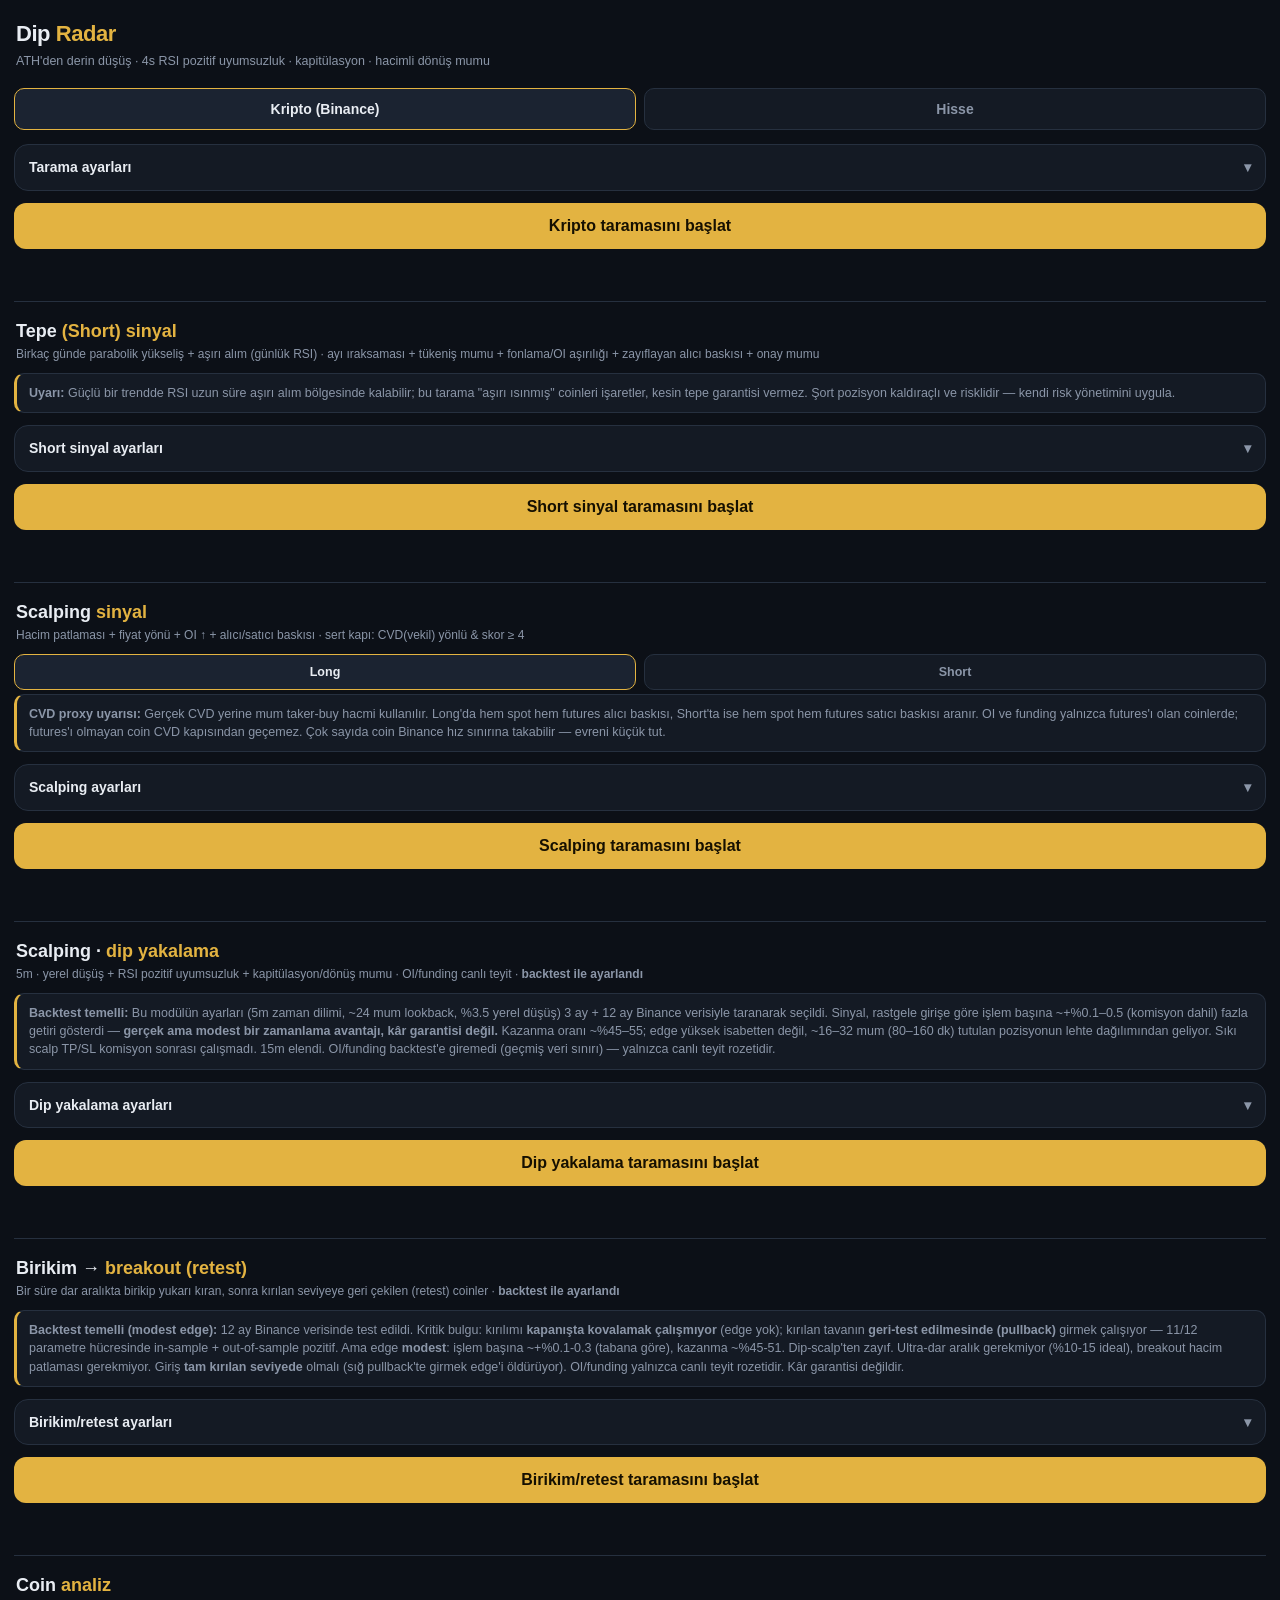
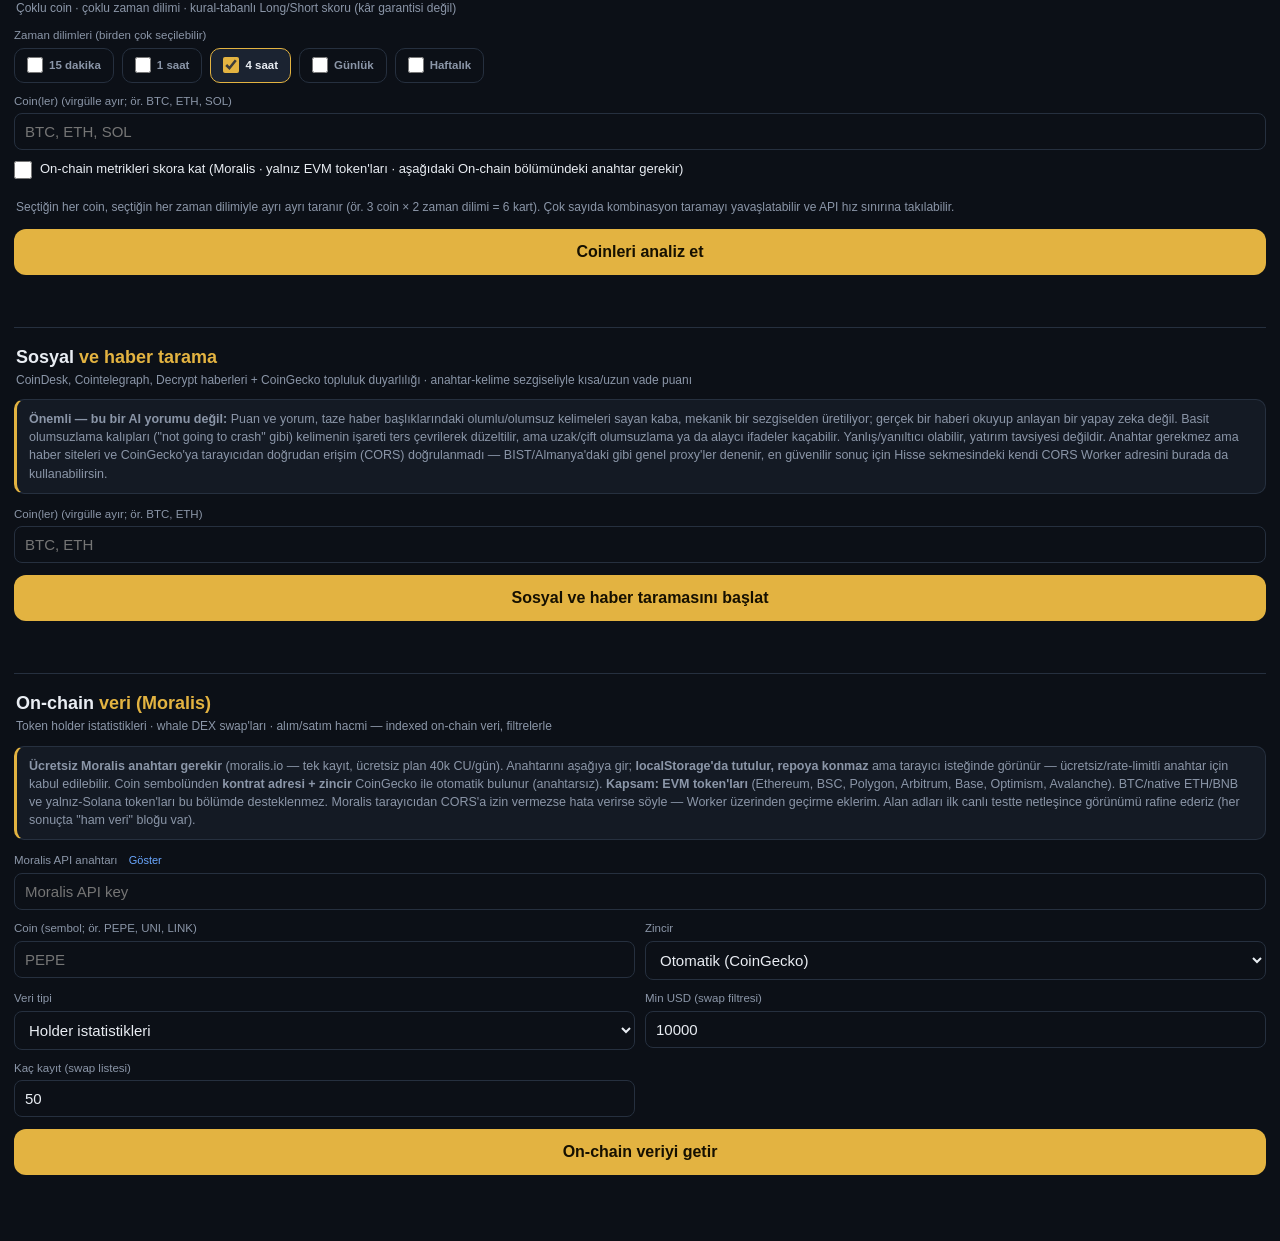
==== commit 8927f224: "On-chain: borsa giriş/çıkış akışı (Task 1) + Coin analiz'e on-chain skor (Task 3) Task 1 — Transferl" ====
--- a/index.html
+++ b/index.html
@@ -414,6 +414,7 @@
       </div>
     </div>
     <div class="field full"><label>Coin(ler) (virgülle ayır; ör. BTC, ETH, SOL)</label><input type="text" id="an-sym" placeholder="BTC, ETH, SOL" autocapitalize="characters"></div>
+    <div class="field full"><label style="display:flex;gap:8px;align-items:center;cursor:pointer;color:var(--text);font-size:13px"><input type="checkbox" id="an-onchain" style="width:18px;height:18px;accent-color:var(--amber);flex:none"> On-chain metrikleri skora kat (Moralis · yalnız EVM token'ları · aşağıdaki On-chain bölümündeki anahtar gerekir)</label></div>
   </div>
   <p class="hint">Seçtiğin her coin, seçtiğin her zaman dilimiyle ayrı ayrı taranır (ör. 3 coin × 2 zaman dilimi = 6 kart). Çok sayıda kombinasyon taramayı yavaşlatabilir ve API hız sınırına takılabilir.</p>
 
@@ -476,6 +477,7 @@
         <option value="holders" selected>Holder istatistikleri</option>
         <option value="swaps">Whale DEX swap'ları</option>
         <option value="analytics">Alım/satım hacmi (analytics)</option>
+        <option value="transfers">Transferler (borsa giriş/çıkış)</option>
       </select>
     </div>
     <div class="field"><label>Min USD (swap filtresi)</label><input type="number" id="oc-minusd" value="10000" min="0" step="1000"></div>
@@ -1377,6 +1379,56 @@
     + summary + table + ocRaw(j) + `</div>`;
 }
 
+/* Task 1: borsa giriş/çıkış akışı — transfers endpoint + adres etiketleri.
+   'to' bir borsa ise GİRİŞ (satış baskısı olabilir), 'from' bir borsa ise
+   ÇIKIŞ (çekim/birikim olabilir). Moralis adres etiketi (entity/label)
+   döndürmezse sınıflandırma yapılamaz — ham veriyle sonradan sabitlenir. */
+const EXCH_RE=/binance|coinbase|okx|okex|kraken|bybit|kucoin|gate\.?io|bitfinex|huobi|htx|mexc|bitget|crypto\.?com|gemini|upbit|bithumb|bitstamp|deribit|poloniex|bitmart|whitebit|lbank|probit/i;
+function txLabel(t, side){ let e=t[side+"_address_entity"]??t[side+"AddressEntity"]??t[side+"_address_label"]??t[side+"AddressLabel"]; if(e&&typeof e==="object")e=e.name||e.label||e.entity||""; return e?String(e):""; }
+function renderTransfers(j, ctx, price, minUsd, limit){
+  let arr=Array.isArray(j)?j:(j.result||j.transfers||j.data||[]); if(!Array.isArray(arr))arr=[];
+  const amtOf=t=>{ let a=num(t.value_decimal ?? t.valueDecimal); if(a!=null)return a; const raw=num(t.value); const dec=num(t.token_decimals ?? t.tokenDecimals) ?? 18; return raw!=null? raw/Math.pow(10,dec):null; };
+  const usdOf=t=>{ const d=num(t.value_usd ?? t.valueUsd ?? t.usdValue); if(d!=null)return d; const a=amtOf(t); return (a!=null&&price!=null)? a*price:null; };
+  const rows=arr.map(t=>{ const u=usdOf(t); const fl=txLabel(t,"from"), tl=txLabel(t,"to");
+    let dir="normal",exch=""; if(EXCH_RE.test(tl)){dir="in";exch=tl;} else if(EXCH_RE.test(fl)){dir="out";exch=fl;} return {t,u,dir,exch}; });
+  const anyLabel=arr.some(t=>txLabel(t,"from")||txLabel(t,"to"));
+  const anyEx=rows.some(r=>r.dir!=="normal");
+  let inUsd=0,outUsd=0,inN=0,outN=0;
+  for(const r of rows){ if(r.dir==="in"){inUsd+=r.u||0;inN++;} else if(r.dir==="out"){outUsd+=r.u||0;outN++;} }
+  const shown=rows.filter(r=>r.u==null||Math.abs(r.u)>=minUsd).sort((a,b)=>Math.abs(b.u||0)-Math.abs(a.u||0)).slice(0,limit);
+  let html=`<div class="card"><div class="card-top"><div class="sym">${escapeHtml(ctx.name)} · transferler (borsa akışı)</div><div class="price">${escapeHtml(ctx.chain)}</div></div>`;
+  if(anyEx){ const net=outUsd-inUsd, acc=net>=0;
+    html+=`<div class="detail" style="margin-bottom:8px">Son ${arr.length} transferde borsa akışı: <span style="color:var(--red)">giriş ${cUsd(inUsd)} (${inN})</span> · <span style="color:var(--green)">çıkış ${cUsd(outUsd)} (${outN})</span> → <b style="color:${acc?'var(--green)':'var(--red)'}">net ${acc?'çıkış (birikim eğilimi)':'giriş (satış baskısı)'} ${cUsd(Math.abs(net))}</b></div>`;
+  } else {
+    html+=`<div class="detail" style="margin-bottom:8px">${arr.length} transfer alındı. ${anyLabel?'Bu pencerede borsa etiketli adres görünmüyor.':'Moralis adres etiketi döndürmedi — borsa sınıflandırması yapılamadı. "ham veri"yi bana gönder, alanı sabitleyeyim.'}</div>`;
+  }
+  html+=shown.map(({t,u,dir,exch})=>{
+    const from=t.from_address||t.fromAddress||t.from||"", to=t.to_address||t.toAddress||t.to||"";
+    const ts=t.block_timestamp||t.blockTimestamp||t.timestamp||"";
+    const tag=dir==="in"?`<span class="badge on-cap">→ Borsa${exch?': '+escapeHtml(exch.slice(0,14)):''}</span>`:(dir==="out"?`<span class="badge on-rev">← Borsa${exch?': '+escapeHtml(exch.slice(0,14)):''}</span>`:"");
+    return `<div class="detail" style="border-top:1px solid var(--line);padding-top:6px;margin-top:6px">
+      ${tag} ${u!=null?`<b>${cUsd(u)}</b> · `:''}<span class="mono" style="font-size:11px">${escapeHtml(String(from).slice(0,8))}…→${escapeHtml(String(to).slice(0,8))}…</span> <span style="color:var(--muted)">${escapeHtml(String(ts).slice(0,19))}</span></div>`;
+  }).join("");
+  html+=ocRaw(Array.isArray(j)?{result:arr.slice(0,2)}:{...j, result:(arr||[]).slice(0,2)})+`</div>`;
+  return html;
+}
+
+/* Task 3: Coin analiz için on-chain metrik çeker (coin başına cache).
+   Bilinen alan yapısı (canlı testte doğrulandı): analytics.totalBuyVolume/
+   totalSellVolume, holders.holderChange. Anahtar yoksa/EVM değilse {error}. */
+async function fetchOnchainForAnalyze(base){
+  const key=((($("oc-key")&&$("oc-key").value)||store.get("moraliskey",""))||"").trim();
+  if(!key) return {error:"Moralis anahtarı yok"};
+  try{
+    const ctx=await resolveOnchainContract(base, "auto");
+    const [an, ho]=await Promise.allSettled([
+      moralisGet(`/tokens/${ctx.address}/analytics?chain=${ctx.chain}`, key),
+      moralisGet(`/erc20/${ctx.address}/holders?chain=${ctx.chain}`, key)
+    ]);
+    return { ctx, analytics: an.status==="fulfilled"?an.value:null, holders: ho.status==="fulfilled"?ho.value:null };
+  }catch(e){ return {error:e.message}; }
+}
+
 async function scanOnchain(){
   const sym=$("oc-sym").value.trim().toUpperCase().replace(/USDT$/,"");
   const key=$("oc-key").value.trim();
@@ -1397,6 +1449,13 @@
     let j, html;
     if(type==="holders"){ j=await moralisGet(`/erc20/${ctx.address}/holders?chain=${ctx.chain}`, key); html=renderHolders(j, ctx); }
     else if(type==="swaps"){ j=await moralisGet(`/erc20/${ctx.address}/swaps?chain=${ctx.chain}&order=DESC&limit=100`, key); html=renderSwaps(j, ctx, minUsd, limit); }
+    else if(type==="transfers"){
+      const [tr, pr]=await Promise.all([
+        moralisGet(`/erc20/${ctx.address}/transfers?chain=${ctx.chain}&order=DESC&limit=100`, key),
+        moralisGet(`/erc20/${ctx.address}/price?chain=${ctx.chain}`, key).catch(()=>null)
+      ]);
+      j=tr; html=renderTransfers(tr, ctx, (pr&&num(pr.usdPrice)!=null)?num(pr.usdPrice):null, minUsd, limit);
+    }
     else { j=await moralisGet(`/tokens/${ctx.address}/analytics?chain=${ctx.chain}`, key); html=renderAnalytics(j, ctx); }
     $("oc-progbar").style.width="100%";
     out.innerHTML=html;
@@ -2849,7 +2908,7 @@
 }
 
 /* tek coin × tek zaman dilimi analizi — html kart döndürür, DOM'a dokunmaz */
-async function analyzeOne(base, tf, sectorCache){
+async function analyzeOne(base, tf, sectorCache, onchainCache){
   const symbol=base+"USDT";
   try{
     const spot=await fetchKlinesTB(SPOT, symbol, tf, 260);
@@ -2884,6 +2943,13 @@
 
     /* FMP kripto haberleri: sadece bağlam amaçlı, skora katkı vermez */
     const news=await newsFor(base, 3);
+
+    /* on-chain (opsiyonel; checkbox + Moralis anahtarı; coin başına cache) */
+    let onchain=null;
+    if(onchainCache && $("an-onchain") && $("an-onchain").checked){
+      if(!onchainCache.has(base)) onchainCache.set(base, fetchOnchainForAnalyze(base));
+      onchain=await onchainCache.get(base);
+    }
 
     /* -------- kural-tabanlı skor -------- */
     let L=0,S=0; const rows=[];
@@ -2952,6 +3018,21 @@
     if(funding!=null && funding>0.0005){ S+=5; rows.push(scoreBar("Funding aşırı (+long kalabalık)",0,5)); }
     else if(funding!=null && funding<-0.0005){ L+=5; rows.push(scoreBar("Funding aşırı (−short kalabalık)",5,0)); }
 
+    /* 9) On-chain (opsiyonel): DEX net alım baskısı (24s) + holder büyümesi (7g) */
+    if(onchain && !onchain.error){
+      const a=onchain.analytics, h=onchain.holders;
+      const bv=a&&a.totalBuyVolume?num(a.totalBuyVolume["24h"]):null, sv=a&&a.totalSellVolume?num(a.totalSellVolume["24h"]):null;
+      if(bv!=null && sv!=null && sv>0){ const r=bv/sv; let oL=0,oS=0;
+        if(r>=1.15)oL=10; else if(r<=0.87)oS=10; else if(r>=1.0)oL=5; else oS=5;
+        L+=oL;S+=oS; rows.push(scoreBar(`On-chain DEX net baskı (24s al/sat ${r.toFixed(2)})`,oL,oS)); }
+      const hc=h&&(h.holderChange||h.holder_change); const o7=hc&&hc["7d"];
+      const pct=o7?num(o7.changePercent??o7.change_percent):null;
+      if(pct!=null){ let hL=0,hS=0; if(pct>=0.3)hL=8; else if(pct>0)hL=4; else if(pct<=-0.3)hS=8; else if(pct<0)hS=4;
+        L+=hL;S+=hS; rows.push(scoreBar(`Holder büyümesi 7g (${(pct>=0?'+':'')+pct.toFixed(2)}%)`,hL,hS)); }
+    } else if(onchain && onchain.error){
+      rows.push(scoreBar("On-chain: uygulanamadı ("+escapeHtml(onchain.error.slice(0,40))+")",0,0));
+    }
+
     /* (3) CVD–fiyat uyuşmazlığı VETO'su (skoru düşürmek yerine yönü geçersiz kıl):
        fiyat anlamlı yükselirken net SATIŞ baskısı varsa long, fiyat düşerken net
        ALIŞ baskısı varsa short geçersiz — vetolanan taraf karşı tarafı geçemez. */
@@ -3050,11 +3131,12 @@
   symbols.forEach(sym=>tfs.forEach(tf=>tasks.push({sym,tf})));
   const results=new Array(tasks.length);
   const sectorCache=new Map();
+  const onchainCache=new Map();
   let done=0;
   status.textContent=`0/${tasks.length} kombinasyon taranıyor…`;
 
   await pool(tasks, 3, async (t, i)=>{
-    results[i]=await analyzeOne(t.sym, t.tf, sectorCache);
+    results[i]=await analyzeOne(t.sym, t.tf, sectorCache, onchainCache);
     done++;
     $("an-progbar").style.width=(done/tasks.length*100).toFixed(1)+"%";
     status.textContent=`${t.sym} ${t.tf} · ${done}/${tasks.length}`;
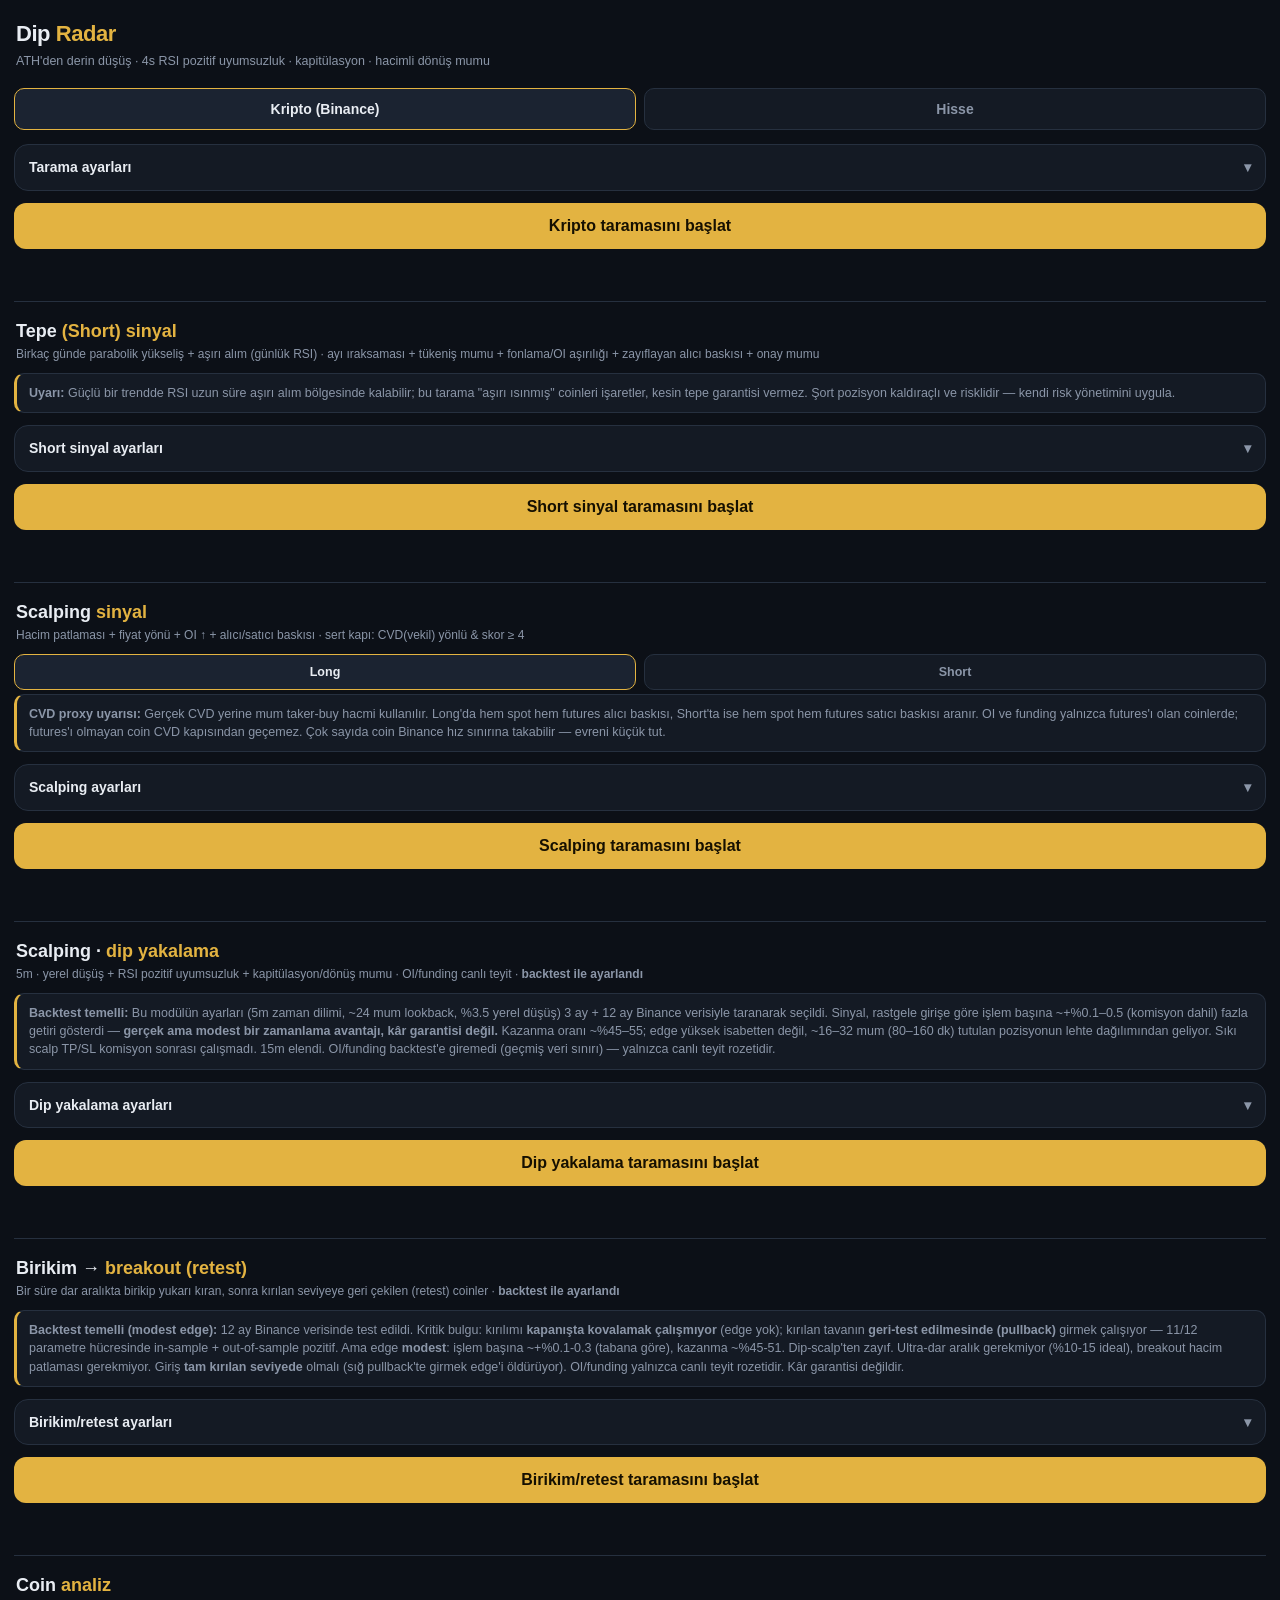
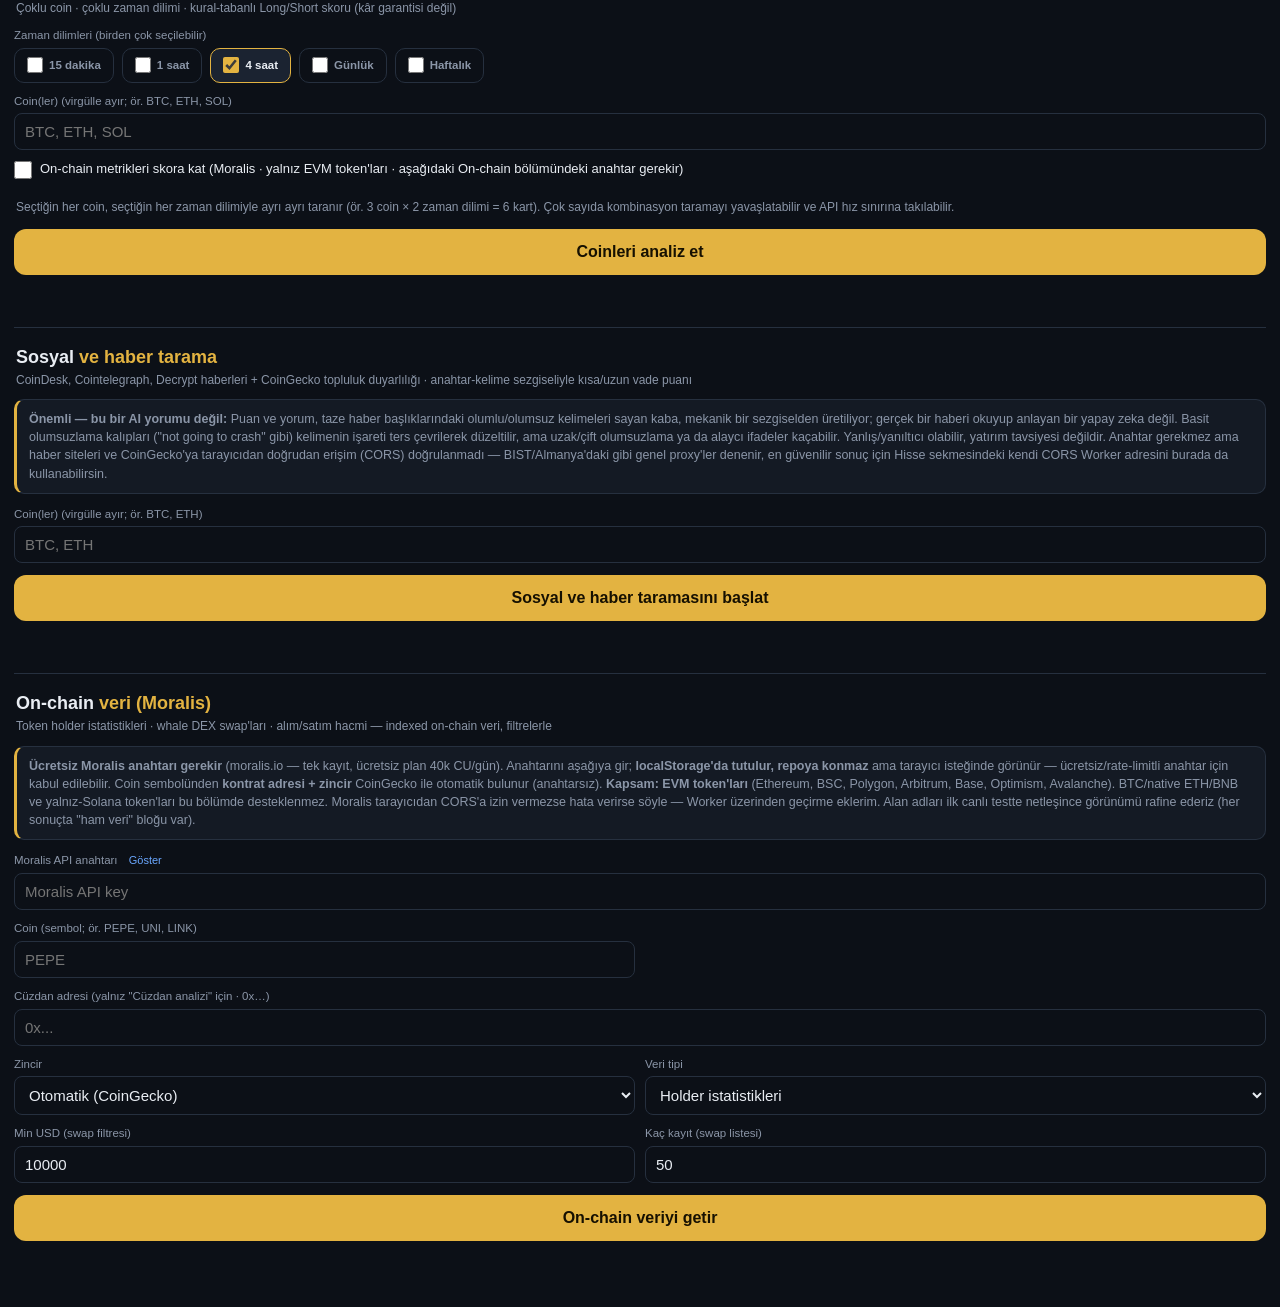
==== commit c93c8929: "On-chain: 4 yeni veri tipi (top holders, metadata/güvenlik, cüzdan PnL, trend) - Top holder'lar (/er" ====
--- a/index.html
+++ b/index.html
@@ -463,6 +463,7 @@
     <div class="field full"><label>Moralis API anahtarı <span onclick="var k=document.getElementById('oc-key');if(k.type==='password'){k.type='text';this.textContent='Gizle';}else{k.type='password';this.textContent='Göster';}" style="color:var(--blue);cursor:pointer;font-size:11px;margin-left:8px">Göster</span></label>
       <input type="password" id="oc-key" placeholder="Moralis API key" onchange="store.set('moraliskey', this.value.trim())"></div>
     <div class="field"><label>Coin (sembol; ör. PEPE, UNI, LINK)</label><input type="text" id="oc-sym" placeholder="PEPE" autocapitalize="characters"></div>
+    <div class="field full"><label>Cüzdan adresi (yalnız "Cüzdan analizi" için · 0x…)</label><input type="text" id="oc-wallet" placeholder="0x..."></div>
     <div class="field"><label>Zincir</label>
       <select id="oc-chain" style="background:var(--bg);border:1px solid var(--line);border-radius:8px;color:var(--text);padding:9px 10px;font-size:15px">
         <option value="auto" selected>Otomatik (CoinGecko)</option>
@@ -475,9 +476,13 @@
     <div class="field"><label>Veri tipi</label>
       <select id="oc-type" style="background:var(--bg);border:1px solid var(--line);border-radius:8px;color:var(--text);padding:9px 10px;font-size:15px">
         <option value="holders" selected>Holder istatistikleri</option>
+        <option value="topholders">Top holder'lar (konsantrasyon)</option>
         <option value="swaps">Whale DEX swap'ları</option>
         <option value="analytics">Alım/satım hacmi (analytics)</option>
         <option value="transfers">Transferler (borsa giriş/çıkış)</option>
+        <option value="metadata">Token güvenlik / metadata</option>
+        <option value="wallet">Cüzdan analizi (PnL) — adres gir</option>
+        <option value="trending">Trend / en çok yükselen</option>
       </select>
     </div>
     <div class="field"><label>Min USD (swap filtresi)</label><input type="number" id="oc-minusd" value="10000" min="0" step="1000"></div>
@@ -1347,23 +1352,17 @@
   if(a>=1e3)return s+"$"+(a/1e3).toFixed(1)+"K"; return s+"$"+a.toFixed(a>0&&a<1?4:0); }
 
 function renderAnalytics(j, ctx){
-  const TF=[["5m","5d"],["1h","1s"],["6h","6s"],["24h","24s"]];
+  /* Moralis analytics en uzun 24s pencere veriyor (5m/1h/6h/24h). 3 günlük
+     yok. Gürültüyü atıp yalnız alım/satım/net baskı × en uzun iki pencere. */
+  const TF=[["6h","6 saat"],["24h","24 saat"]];
   const g=(o,k)=> (o&&o[k]!=null&&!isNaN(o[k])) ? Number(o[k]) : null;
-  const cN=x=> x==null?"-":Number(x).toLocaleString("en-US");
   const bv=j.totalBuyVolume, sv=j.totalSellVolume;
-  const ratio=k=>{ const b=g(bv,k),s=g(sv,k); return (b==null||s==null||s===0)?"-":(b/s).toFixed(2); };
-  const th=TF.map(([,l])=>`<th style="text-align:right;padding:3px 8px;color:var(--muted);font-weight:600">${l}</th>`).join("");
-  const row=(label,fn,color)=>`<tr><td style="padding:3px 8px;white-space:nowrap">${label}</td>`+TF.map(([k])=>`<td class="mono" style="text-align:right;padding:3px 8px${color?';color:'+color:''}">${fn(k)}</td>`).join("")+`</tr>`;
-  let table=`<div style="overflow-x:auto;margin-top:4px"><table style="width:100%;border-collapse:collapse;font-size:12.5px"><thead><tr><th></th>${th}</tr></thead><tbody>`;
+  const th=TF.map(([,l])=>`<th style="text-align:right;padding:5px 12px;color:var(--muted);font-weight:600">${l}</th>`).join("");
+  const row=(label,fn,color)=>`<tr><td style="padding:6px 12px;white-space:nowrap">${label}</td>`+TF.map(([k])=>`<td class="mono" style="text-align:right;padding:6px 12px${color?';color:'+color:''}">${fn(k)}</td>`).join("")+`</tr>`;
+  let table=`<div style="overflow-x:auto;margin-top:4px"><table style="width:100%;border-collapse:collapse;font-size:14px"><thead><tr><th></th>${th}</tr></thead><tbody>`;
   table+=row("Alım hacmi",k=>cUsd(g(bv,k)),"var(--green)");
   table+=row("Satım hacmi",k=>cUsd(g(sv,k)),"var(--red)");
-  table+=row("Net baskı",k=>{const b=g(bv,k),s=g(sv,k);if(b==null||s==null)return "-";const d=b-s;return `<span style="color:${d>=0?'var(--green)':'var(--red)'}">${cUsd(d)}</span>`;});
-  table+=row("Al/Sat oranı",k=>ratio(k));
-  table+=row("Alıcı",k=>cN(g(j.totalBuyers,k)));
-  table+=row("Satıcı",k=>cN(g(j.totalSellers,k)));
-  table+=row("Alım / satım işl.",k=>`${cN(g(j.totalBuys,k))}/${cN(g(j.totalSells,k))}`);
-  table+=row("Tekil cüzdan",k=>cN(g(j.uniqueWallets,k)));
-  table+=row("Fiyat Δ",k=>{const v=g(j.pricePercentChange,k);return v==null?"-":`<span style="color:${v>=0?'var(--green)':'var(--red)'}">${(v>=0?'+':'')+v.toFixed(2)}%</span>`;});
+  table+=row("Net baskı",k=>{const b=g(bv,k),s=g(sv,k);if(b==null||s==null)return "-";const d=b-s;return `<span style="color:${d>=0?'var(--green)':'var(--red)'};font-weight:700">${cUsd(d)}</span>`;});
   table+=`</tbody></table></div>`;
 
   const badges=[];
@@ -1372,7 +1371,7 @@
   if(j.totalFullyDilutedValuation!=null) badges.push(`<span class="badge">FDV ${cUsd(j.totalFullyDilutedValuation)}</span>`);
   const b24=g(bv,"24h"), s24=g(sv,"24h");
   let summary="";
-  if(b24!=null&&s24!=null){ const dom=b24>=s24; summary=`<div class="detail" style="margin:8px 0">24s: alım <b>${cUsd(b24)}</b> / satım <b>${cUsd(s24)}</b> → <span style="color:${dom?'var(--green)':'var(--red)'};font-weight:700">${dom?'alım':'satım'} baskın</span> (oran ${ratio("24h")})</div>`; }
+  if(b24!=null&&s24!=null){ const d=b24-s24, dom=d>=0; summary=`<div class="detail" style="margin:8px 0">24 saatlik net baskı: <b style="color:${dom?'var(--green)':'var(--red)'};font-weight:700">${cUsd(d)} (${dom?'alım':'satım'} baskın)</b></div>`; }
 
   return `<div class="card"><div class="card-top"><div class="sym">${escapeHtml(ctx.name)} · alım/satım analizi</div><div class="price">${escapeHtml(ctx.chain)}</div></div>`
     + (badges.length?`<div class="badges" style="margin:6px 0 4px">${badges.join("")}</div>`:'')
@@ -1429,41 +1428,145 @@
   }catch(e){ return {error:e.message}; }
 }
 
+/* Top holder'lar (konsantrasyon) — /erc20/{addr}/owners */
+function renderTopHolders(j, ctx, limit){
+  let arr=Array.isArray(j)?j:(j.result||j.owners||j.holders||[]); if(!Array.isArray(arr))arr=[];
+  const pctOf=o=>num(o.percentage_relative_to_total_supply ?? o.percentageRelativeToTotalSupply ?? o.percentage ?? o.percent);
+  const balOf=o=>num(o.balance_formatted ?? o.balanceFormatted) ?? num(o.balance);
+  const addrOf=o=>o.owner_address||o.ownerAddress||o.address||o.owner||"";
+  const labOf=o=>{ let e=o.owner_address_entity??o.ownerAddressEntity??o.owner_address_label??o.ownerAddressLabel??o.entity; if(e&&typeof e==="object")e=e.name||e.label; return e?String(e):""; };
+  let top10=0,top50=0; arr.forEach((o,i)=>{ const pc=pctOf(o)||0; if(i<10)top10+=pc; if(i<50)top50+=pc; });
+  let html=`<div class="card"><div class="card-top"><div class="sym">${escapeHtml(ctx.name)} · top holder'lar</div><div class="price">${escapeHtml(ctx.chain)}</div></div>`;
+  if(arr.length){
+    html+=`<div class="badges" style="margin:6px 0 8px"><span class="badge ${top10>50?'on-cap':(top10>25?'':'on-rev')}">Top 10: %${top10.toFixed(1)}</span><span class="badge">Top 50: %${top50.toFixed(1)}</span><span class="badge">${arr.length} cüzdan</span></div>
+      <div class="detail" style="margin-bottom:8px;color:var(--muted)">Konsantrasyon yüksekse (birkaç cüzdan çoğunu tutuyor) risk; geniş dağılım daha sağlıklı.</div>`;
+  } else html+=`<div class="detail" style="color:var(--muted)">Holder listesi okunamadı — ham veriye bak.</div>`;
+  html+=arr.slice(0,limit).map((o,i)=>{ const a=addrOf(o),lab=labOf(o),pc=pctOf(o),bal=balOf(o);
+    return `<div class="detail" style="border-top:1px solid var(--line);padding-top:5px;margin-top:5px"><b>#${i+1}</b> ${pc!=null?`<b style="color:var(--amber)">%${pc.toFixed(2)}</b> · `:''}<span class="mono" style="font-size:11px">${escapeHtml(lab||(a?a.slice(0,12)+'…':'?'))}</span>${bal!=null?` · <span class="mono" style="color:var(--muted)">${bal.toLocaleString("en-US",{maximumFractionDigits:0})}</span>`:''}</div>`;
+  }).join("");
+  html+=ocRaw(Array.isArray(j)?{result:arr.slice(0,3)}:{...j,result:(arr||[]).slice(0,3)})+`</div>`;
+  return html;
+}
+
+/* Token güvenlik / metadata — /erc20/metadata */
+function renderMetadata(j, ctx){
+  let m=Array.isArray(j)?j[0]:(j.result?(Array.isArray(j.result)?j.result[0]:j.result):j); m=m||{};
+  const verified=m.verified_contract ?? m.verifiedContract;
+  const spam=m.possible_spam ?? m.possibleSpam;
+  const sec=num(m.security_score ?? m.securityScore);
+  const supply=num(m.total_supply_formatted ?? m.totalSupplyFormatted) ?? num(m.total_supply);
+  const fdv=num(m.fully_diluted_valuation ?? m.fullyDilutedValuation);
+  const mcap=num(m.market_cap ?? m.marketCap);
+  let html=`<div class="card"><div class="card-top"><div class="sym">${escapeHtml(m.name||ctx.name)}${m.symbol?' ('+escapeHtml(m.symbol)+')':''} · güvenlik/metadata</div><div class="price">${escapeHtml(ctx.chain)}</div></div>`;
+  const badges=[];
+  if(verified!=null) badges.push(`<span class="badge ${verified?'on-rev':'on-cap'}">Doğrulanmış: ${verified?'✓':'✗'}</span>`);
+  if(spam!=null) badges.push(`<span class="badge ${spam?'on-cap':'on-rev'}">${spam?'⚠ possible_spam':'spam değil'}</span>`);
+  if(sec!=null) badges.push(`<span class="badge ${sec>=70?'on-rev':(sec>=40?'':'on-cap')}">Güvenlik skoru: ${sec}</span>`);
+  if(badges.length) html+=`<div class="badges" style="margin:6px 0 8px">${badges.join("")}</div>`;
+  else html+=`<div class="detail" style="color:var(--muted)">Tanınan alan yok — ham veriye bak.</div>`;
+  html+=ocKV("Toplam arz", supply!=null?supply.toLocaleString("en-US"):null);
+  html+=ocKV("Market cap", mcap!=null?cUsd(mcap):null);
+  html+=ocKV("FDV", fdv!=null?cUsd(fdv):null);
+  html+=ocKV("Kontrat", m.address||ctx.address);
+  html+=ocRaw(j)+`</div>`;
+  return html;
+}
+
+/* Cüzdan analizi (PnL / net değer / varlıklar) */
+function renderWallet(data, w, chain){
+  const {pnl, nw, toks}=data;
+  const dig=(o,...ks)=>{ for(const k of ks){ if(o&&o[k]!=null)return o[k]; if(o&&o.result&&o.result[k]!=null)return o.result[k]; } return null; };
+  const realized=num(dig(pnl,"total_realized_profit_usd","totalRealizedProfitUsd","total_realized_profit"));
+  const realizedPct=num(dig(pnl,"total_realized_profit_percentage","totalRealizedProfitPercentage"));
+  const trades=num(dig(pnl,"total_count_of_trades","totalCountOfTrades","total_trades"));
+  const worth=num(dig(nw,"total_networth_usd","totalNetworthUsd"));
+  let tarr=Array.isArray(toks)?toks:(toks&&(toks.result||toks.tokens)||[]); if(!Array.isArray(tarr))tarr=[];
+  let html=`<div class="card"><div class="card-top"><div class="sym">Cüzdan analizi</div><div class="price">${escapeHtml(chain)}</div></div>`;
+  html+=`<div class="detail" style="margin-bottom:6px"><span class="mono" style="font-size:11px">${escapeHtml(w)}</span></div>`;
+  const badges=[];
+  if(worth!=null) badges.push(`<span class="badge on-div">Net değer ${cUsd(worth)}</span>`);
+  if(realized!=null) badges.push(`<span class="badge ${realized>=0?'on-rev':'on-cap'}">Realize PnL ${cUsd(realized)}${realizedPct!=null?` (${(realizedPct>=0?'+':'')+realizedPct.toFixed(1)}%)`:''}</span>`);
+  if(trades!=null) badges.push(`<span class="badge">${trades} işlem</span>`);
+  if(badges.length) html+=`<div class="badges" style="margin:6px 0 8px">${badges.join("")}</div>`;
+  else html+=`<div class="detail" style="color:var(--muted)">PnL/net değer okunamadı — ham veriye bak, alan adlarını sabitlerim.</div>`;
+  if(tarr.length){
+    const usdT=t=>num(t.usd_value ?? t.usdValue ?? t.value_usd);
+    html+=`<div class="detail" style="font-weight:700;margin:8px 0 4px">En büyük varlıklar</div>`;
+    html+=tarr.map(t=>({t,u:usdT(t)})).sort((a,b)=>(b.u||0)-(a.u||0)).slice(0,10).map(({t,u})=>`<div class="detail" style="border-top:1px solid var(--line);padding-top:4px;margin-top:4px">${escapeHtml(t.symbol||t.token_symbol||"?")}${u!=null?` · <b>${cUsd(u)}</b>`:''}</div>`).join("");
+  }
+  html+=ocRaw({pnl,nw,tokens:tarr.slice(0,3)})+`</div>`;
+  return html;
+}
+
+/* Trend / en çok yükselen tokenlar */
+function renderTrending(j, chain){
+  let arr=Array.isArray(j)?j:(j.result||j.tokens||j.data||[]); if(!Array.isArray(arr))arr=[];
+  const sym=t=>t.token_symbol||t.symbol||"?", nm=t=>t.token_name||t.name||"";
+  const price=t=>num(t.price_usd??t.usdPrice??t.usd_price??t.price);
+  const chg=t=>num(t.price_change_24h??t.pricePercentChange24h??t.price_24h_percent_change??(t.pricePercentChange&&t.pricePercentChange["24h"]));
+  let html=`<div class="card"><div class="card-top"><div class="sym">Trend tokenlar</div><div class="price">${escapeHtml(chain)}</div></div>`;
+  if(!arr.length) html+=`<div class="detail" style="color:var(--muted)">Trend listesi okunamadı — ham veriye bak.</div>`;
+  html+=arr.slice(0,50).map(t=>{ const c=chg(t);
+    return `<div class="detail" style="border-top:1px solid var(--line);padding-top:5px;margin-top:5px"><b>${escapeHtml(sym(t))}</b> <span style="color:var(--muted)">${escapeHtml(nm(t).slice(0,24))}</span>${price(t)!=null?` · ${fmtPrice(price(t))}`:''}${c!=null?` · <span style="color:${c>=0?'var(--green)':'var(--red)'}">${(c>=0?'+':'')+c.toFixed(1)}%</span>`:''}</div>`;
+  }).join("");
+  html+=ocRaw(Array.isArray(j)?{result:arr.slice(0,3)}:{...j,result:(arr||[]).slice(0,3)})+`</div>`;
+  return html;
+}
+
 async function scanOnchain(){
-  const sym=$("oc-sym").value.trim().toUpperCase().replace(/USDT$/,"");
+  const type=$("oc-type").value;
   const key=$("oc-key").value.trim();
-  const type=$("oc-type").value, chainOv=$("oc-chain").value;
+  const chainOv=$("oc-chain").value;
   const minUsd=parseFloat($("oc-minusd").value)||0, limit=parseInt($("oc-limit").value)||50;
   const status=$("oc-status"), out=$("oc-results");
-  if(!sym){ status.innerHTML='<span class="err">Bir coin sembolü gir (ör. PEPE).</span>'; return; }
   if(!key){ status.innerHTML='<span class="err">Moralis API anahtarı gerekli (moralis.io — ücretsiz).</span>'; return; }
   store.set("moraliskey", key);
+  const chainNC = chainOv==="auto" ? "eth" : chainOv; // wallet/trending: auto→eth
   const btn=$("oc-scanbtn");
   btn.disabled=true; $("oc-prog").classList.add("on"); $("oc-progbar").style.width="30%";
   out.innerHTML=""; $("oc-empty").classList.remove("on"); $("oc-clearbtn").style.display="none";
-  status.textContent="Kontrat adresi çözülüyor (CoinGecko)…";
+  const V=s=>s.status==="fulfilled"?s.value:null;
   try{
-    const ctx=await resolveOnchainContract(sym, chainOv);
-    $("oc-progbar").style.width="60%";
-    status.textContent=`${ctx.name} · ${ctx.chain} · ${ctx.address.slice(0,10)}… · Moralis'ten çekiliyor…`;
-    let j, html;
-    if(type==="holders"){ j=await moralisGet(`/erc20/${ctx.address}/holders?chain=${ctx.chain}`, key); html=renderHolders(j, ctx); }
-    else if(type==="swaps"){ j=await moralisGet(`/erc20/${ctx.address}/swaps?chain=${ctx.chain}&order=DESC&limit=100`, key); html=renderSwaps(j, ctx, minUsd, limit); }
-    else if(type==="transfers"){
-      const [tr, pr]=await Promise.all([
-        moralisGet(`/erc20/${ctx.address}/transfers?chain=${ctx.chain}&order=DESC&limit=100`, key),
-        moralisGet(`/erc20/${ctx.address}/price?chain=${ctx.chain}`, key).catch(()=>null)
+    let html, label;
+    if(type==="wallet"){
+      const w=$("oc-wallet").value.trim();
+      if(!/^0x[0-9a-fA-F]{40}$/.test(w)) throw new Error("Geçerli bir cüzdan adresi gir (0x… 42 karakter). Zincir: "+chainNC);
+      status.textContent="Cüzdan analiz ediliyor…";
+      const [pnl,nw,toks]=await Promise.allSettled([
+        moralisGet(`/wallets/${w}/profitability/summary?chain=${chainNC}`, key),
+        moralisGet(`/wallets/${w}/net-worth?chain=${chainNC}&exclude_spam=true`, key),
+        moralisGet(`/wallets/${w}/tokens?chain=${chainNC}&limit=25&exclude_spam=true`, key)
       ]);
-      j=tr; html=renderTransfers(tr, ctx, (pr&&num(pr.usdPrice)!=null)?num(pr.usdPrice):null, minUsd, limit);
+      html=renderWallet({pnl:V(pnl),nw:V(nw),toks:V(toks)}, w, chainNC);
+      label=`Cüzdan ${w.slice(0,10)}… (${chainNC})`;
+    } else if(type==="trending"){
+      status.textContent="Trend tokenlar alınıyor…";
+      const j=await moralisGet(`/tokens/trending?chain=${chainNC}&limit=${limit}`, key);
+      html=renderTrending(j, chainNC); label=`Trend (${chainNC})`;
+    } else {
+      const sym=$("oc-sym").value.trim().toUpperCase().replace(/USDT$/,"");
+      if(!sym) throw new Error("Bir coin sembolü gir (ör. PEPE).");
+      status.textContent="Kontrat adresi çözülüyor (CoinGecko)…";
+      const ctx=await resolveOnchainContract(sym, chainOv);
+      $("oc-progbar").style.width="60%";
+      status.textContent=`${ctx.name} · ${ctx.chain} · Moralis'ten çekiliyor…`;
+      if(type==="holders") html=renderHolders(await moralisGet(`/erc20/${ctx.address}/holders?chain=${ctx.chain}`, key), ctx);
+      else if(type==="topholders") html=renderTopHolders(await moralisGet(`/erc20/${ctx.address}/owners?chain=${ctx.chain}&order=DESC&limit=100`, key), ctx, limit);
+      else if(type==="metadata") html=renderMetadata(await moralisGet(`/erc20/metadata?chain=${ctx.chain}&addresses=${ctx.address}`, key), ctx);
+      else if(type==="swaps") html=renderSwaps(await moralisGet(`/erc20/${ctx.address}/swaps?chain=${ctx.chain}&order=DESC&limit=100`, key), ctx, minUsd, limit);
+      else if(type==="transfers"){
+        const [tr,pr]=await Promise.all([ moralisGet(`/erc20/${ctx.address}/transfers?chain=${ctx.chain}&order=DESC&limit=100`, key), moralisGet(`/erc20/${ctx.address}/price?chain=${ctx.chain}`, key).catch(()=>null) ]);
+        html=renderTransfers(tr, ctx, (pr&&num(pr.usdPrice)!=null)?num(pr.usdPrice):null, minUsd, limit);
+      }
+      else html=renderAnalytics(await moralisGet(`/tokens/${ctx.address}/analytics?chain=${ctx.chain}`, key), ctx);
+      label=`${ctx.name} (${ctx.chain})${ctx.avail.length>1?` · diğer: ${ctx.avail.map(a=>a.chain).filter(c=>c!==ctx.chain).join(", ")}`:''}`;
     }
-    else { j=await moralisGet(`/tokens/${ctx.address}/analytics?chain=${ctx.chain}`, key); html=renderAnalytics(j, ctx); }
     $("oc-progbar").style.width="100%";
-    out.innerHTML=html;
-    $("oc-clearbtn").style.display="block";
-    status.textContent=`${ctx.name} (${ctx.chain}) · ${ctx.avail.length>1?`diğer zincirler: ${ctx.avail.map(a=>a.chain).filter(c=>c!==ctx.chain).join(", ")} · `:''}tamamlandı.`;
+    out.innerHTML=html; $("oc-clearbtn").style.display="block";
+    status.textContent=label+" · tamamlandı.";
   }catch(e){
     status.innerHTML=`<span class="err">${escapeHtml(e.message)}</span>`;
-    out.innerHTML=`<div class="warnbox">Moralis CORS hatası veriyorsa (tarayıcıdan doğrudan erişime izin vermiyorsa) söyle — isteği senin Cloudflare Worker'ından geçirecek şekilde eklerim. Ağ/anahtar/zincir hatası da olabilir.</div>`;
+    out.innerHTML=`<div class="warnbox">Moralis CORS hatası veriyorsa söyle — Worker'dan geçirme zaten ekli. Ağ / anahtar / zincir / uç-nokta hatası da olabilir.</div>`;
   }finally{
     btn.disabled=false; $("oc-prog").classList.remove("on");
   }
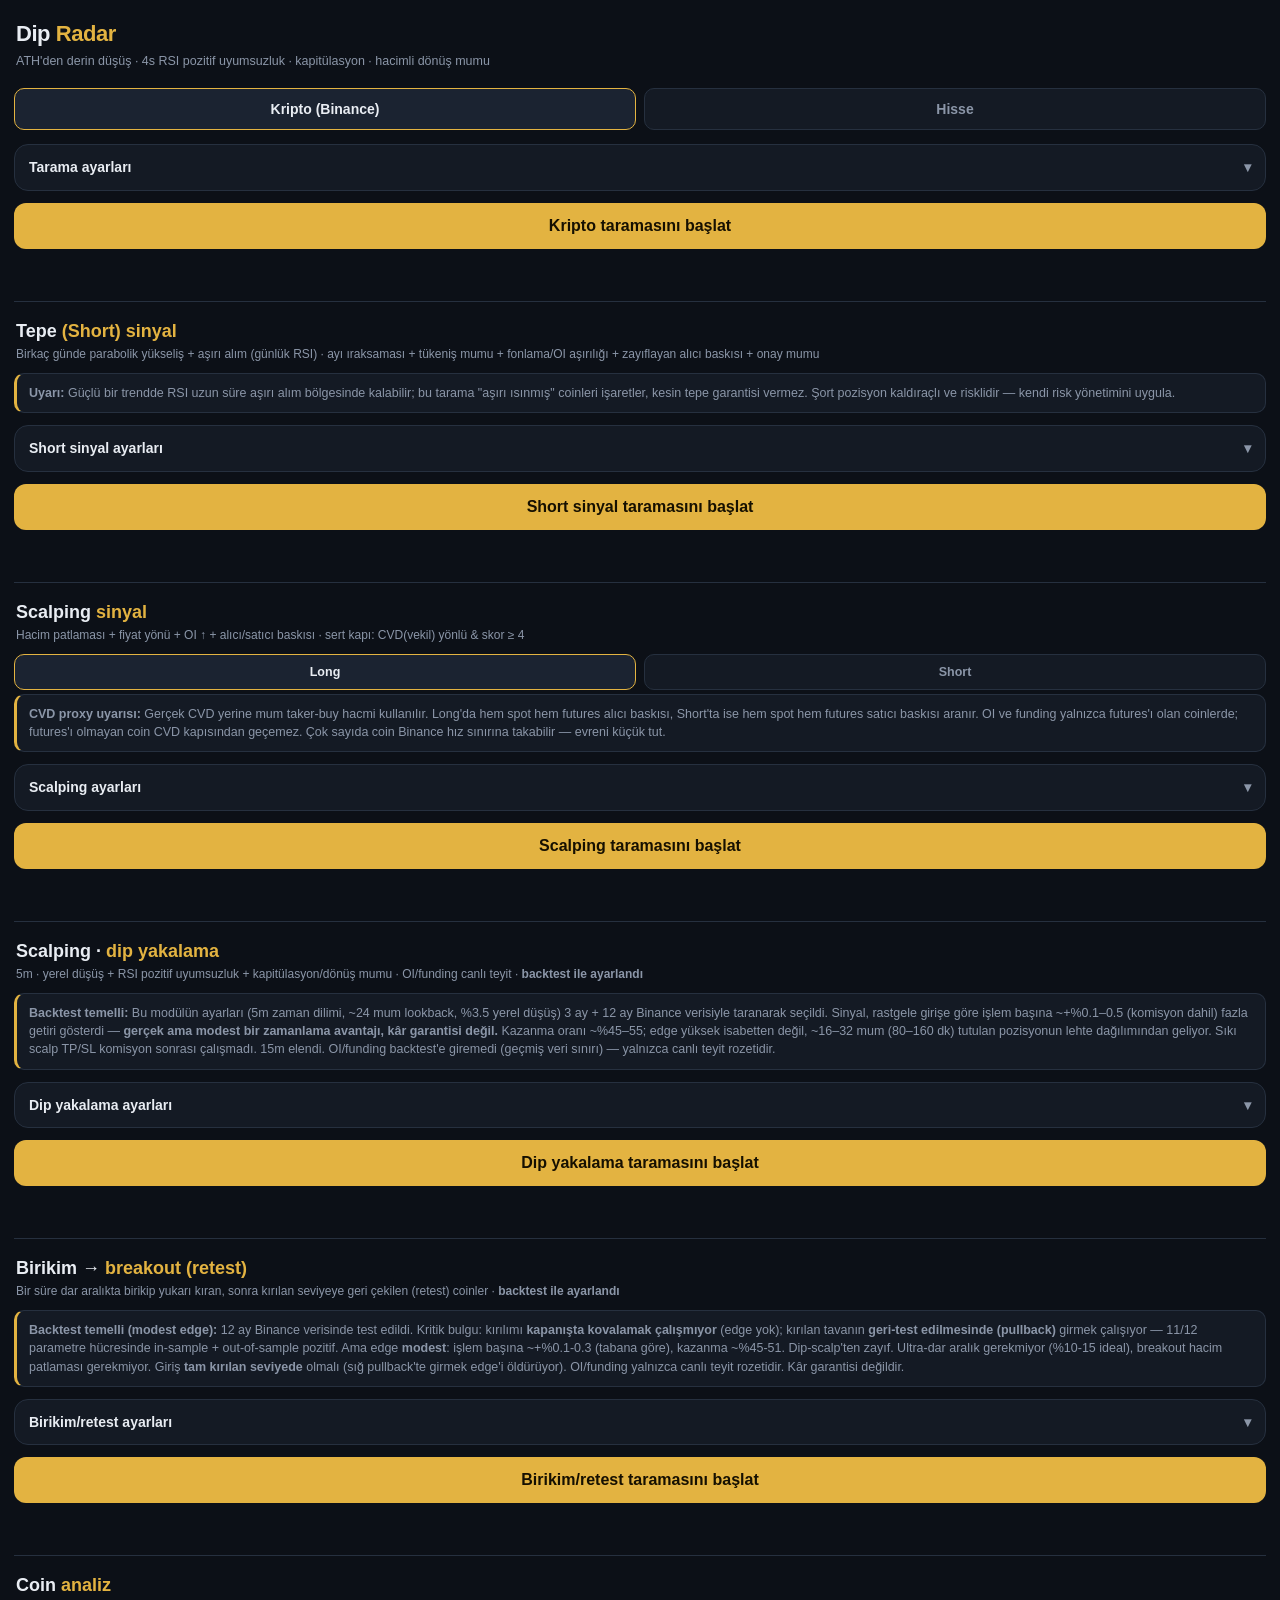
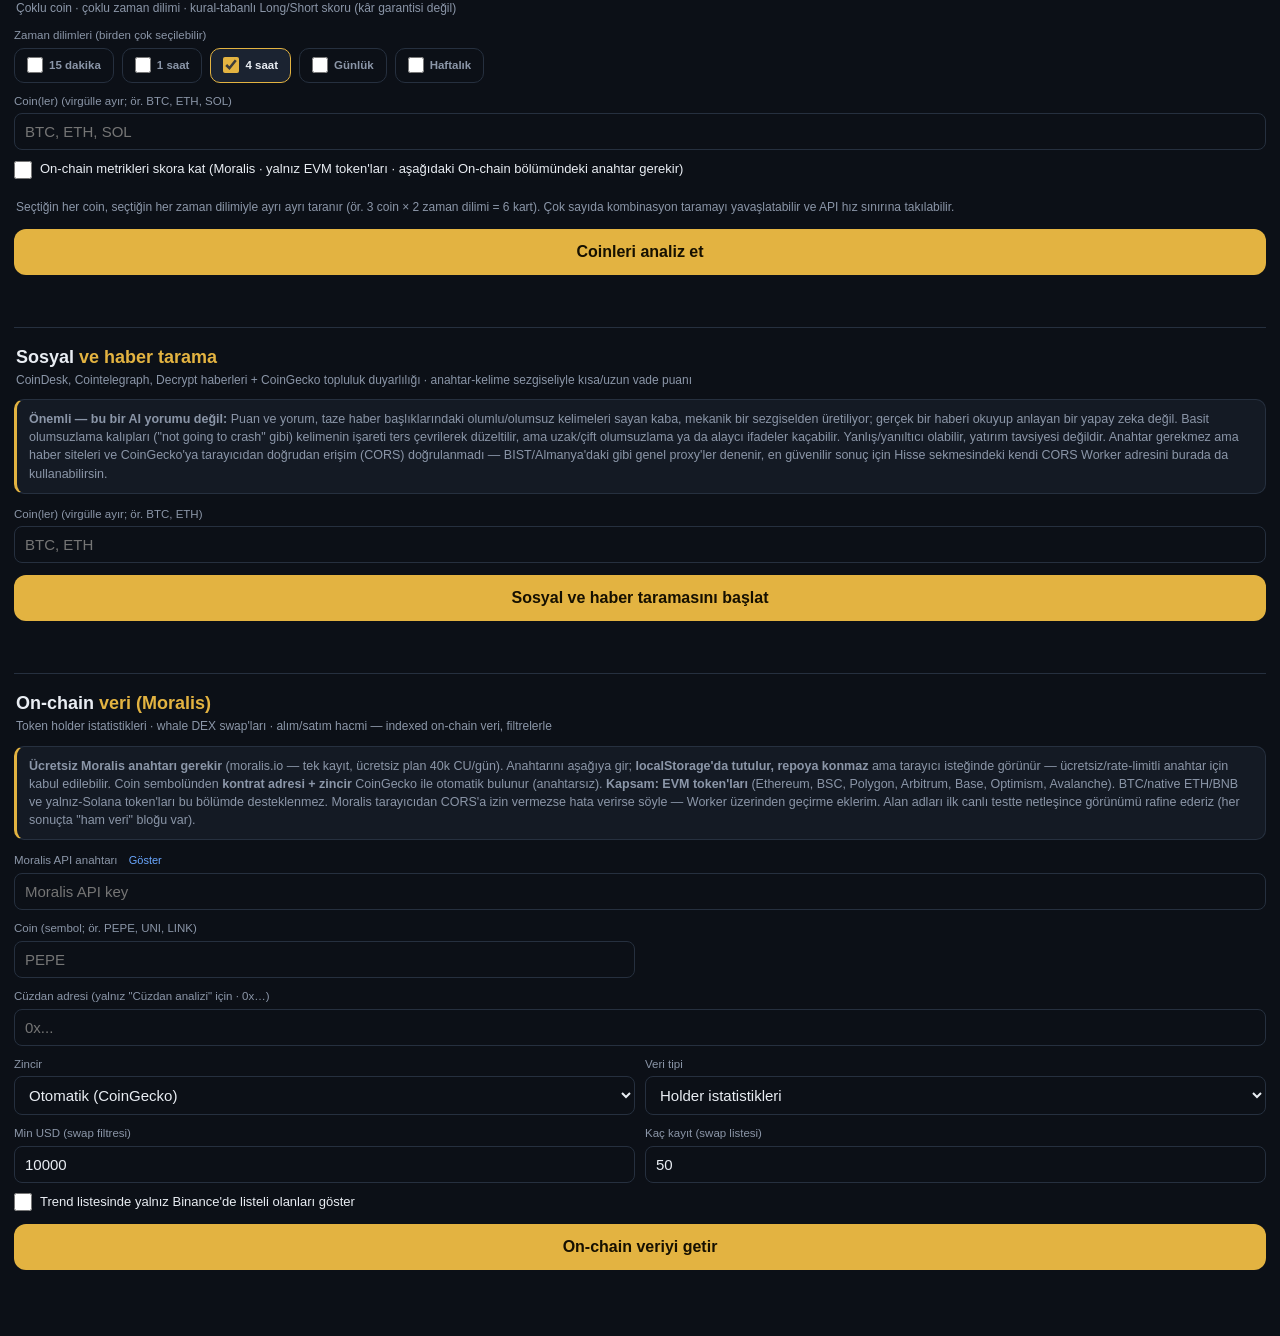
==== commit b32a6267: "Trend tokenlar: yalnız Binance'de listeli olanları göster (opsiyonel filtre) 'Trend listesinde yalnı" ====
--- a/index.html
+++ b/index.html
@@ -487,6 +487,7 @@
     </div>
     <div class="field"><label>Min USD (swap filtresi)</label><input type="number" id="oc-minusd" value="10000" min="0" step="1000"></div>
     <div class="field"><label>Kaç kayıt (swap listesi)</label><input type="number" id="oc-limit" value="50" min="5" max="300"></div>
+    <div class="field full"><label style="display:flex;gap:8px;align-items:center;cursor:pointer;color:var(--text);font-size:13px"><input type="checkbox" id="oc-binance-only" style="width:18px;height:18px;accent-color:var(--amber);flex:none"> Trend listesinde yalnız Binance'de listeli olanları göster</label></div>
   </div>
 
   <div class="scanbar">
@@ -1498,18 +1499,37 @@
   return html;
 }
 
-/* Trend / en çok yükselen tokenlar */
-function renderTrending(j, chain){
+/* Binance'de işlem gören tüm base-asset sembolleri (bir kez çekilip cache) —
+   trend listesini "Binance'de listeli mi" diye süzmek için. */
+let binanceBaseCache=null;
+async function binanceBaseAssets(){
+  if(binanceBaseCache) return binanceBaseCache;
+  try{
+    const r=await fetch("https://api.binance.com/api/v3/exchangeInfo?permissions=SPOT");
+    if(!r.ok) return null;
+    const j=await r.json();
+    const s=new Set((j.symbols||[]).filter(x=>x.status==="TRADING").map(x=>String(x.baseAsset).toUpperCase()));
+    if(s.size) binanceBaseCache=s;
+    return binanceBaseCache;
+  }catch(e){ return null; }
+}
+
+/* Trend / en çok yükselen tokenlar (opsiyonel Binance filtresi) */
+function renderTrending(j, chain, binSet, binOnly){
   let arr=Array.isArray(j)?j:(j.result||j.tokens||j.data||[]); if(!Array.isArray(arr))arr=[];
   const sym=t=>t.token_symbol||t.symbol||"?", nm=t=>t.token_name||t.name||"";
   const price=t=>num(t.price_usd??t.usdPrice??t.usd_price??t.price);
   const chg=t=>num(t.price_change_24h??t.pricePercentChange24h??t.price_24h_percent_change??(t.pricePercentChange&&t.pricePercentChange["24h"]));
-  let html=`<div class="card"><div class="card-top"><div class="sym">Trend tokenlar</div><div class="price">${escapeHtml(chain)}</div></div>`;
-  if(!arr.length) html+=`<div class="detail" style="color:var(--muted)">Trend listesi okunamadı — ham veriye bak.</div>`;
+  const total=arr.length;
+  if(binSet) arr=arr.filter(t=>binSet.has(String(sym(t)).toUpperCase()));
+  let html=`<div class="card"><div class="card-top"><div class="sym">Trend tokenlar${binSet?" · Binance filtreli":""}</div><div class="price">${escapeHtml(chain)}</div></div>`;
+  if(binOnly && !binSet) html+=`<div class="detail" style="margin-bottom:6px;color:var(--amber)">Binance sembol listesi alınamadı — filtre uygulanamadı, hepsi gösteriliyor.</div>`;
+  else if(binSet) html+=`<div class="detail" style="margin-bottom:6px;color:var(--muted)">Binance'de listeli: ${arr.length}/${total} token${arr.length===0?" (birçok trend token yeni/DEX'e özel olabilir — 'Kaç kayıt'ı artırıp tekrar dene)":""}</div>`;
+  if(!arr.length && !binSet) html+=`<div class="detail" style="color:var(--muted)">Trend listesi okunamadı — ham veriye bak.</div>`;
   html+=arr.slice(0,50).map(t=>{ const c=chg(t);
     return `<div class="detail" style="border-top:1px solid var(--line);padding-top:5px;margin-top:5px"><b>${escapeHtml(sym(t))}</b> <span style="color:var(--muted)">${escapeHtml(nm(t).slice(0,24))}</span>${price(t)!=null?` · ${fmtPrice(price(t))}`:''}${c!=null?` · <span style="color:${c>=0?'var(--green)':'var(--red)'}">${(c>=0?'+':'')+c.toFixed(1)}%</span>`:''}</div>`;
   }).join("");
-  html+=ocRaw(Array.isArray(j)?{result:arr.slice(0,3)}:{...j,result:(arr||[]).slice(0,3)})+`</div>`;
+  html+=ocRaw(Array.isArray(j)?{result:(j).slice?j.slice(0,3):[]}:{...j,result:((j.result||j.tokens||j.data)||[]).slice(0,3)})+`</div>`;
   return html;
 }
 
@@ -1541,8 +1561,12 @@
       label=`Cüzdan ${w.slice(0,10)}… (${chainNC})`;
     } else if(type==="trending"){
       status.textContent="Trend tokenlar alınıyor…";
-      const j=await moralisGet(`/tokens/trending?chain=${chainNC}&limit=${limit}`, key);
-      html=renderTrending(j, chainNC); label=`Trend (${chainNC})`;
+      const binOnly=$("oc-binance-only")&&$("oc-binance-only").checked;
+      const [j, binSet]=await Promise.all([
+        moralisGet(`/tokens/trending?chain=${chainNC}&limit=${limit}`, key),
+        binOnly?binanceBaseAssets():Promise.resolve(null)
+      ]);
+      html=renderTrending(j, chainNC, binSet, binOnly); label=`Trend (${chainNC})${binOnly?" · Binance filtreli":""}`;
     } else {
       const sym=$("oc-sym").value.trim().toUpperCase().replace(/USDT$/,"");
       if(!sym) throw new Error("Bir coin sembolü gir (ör. PEPE).");
